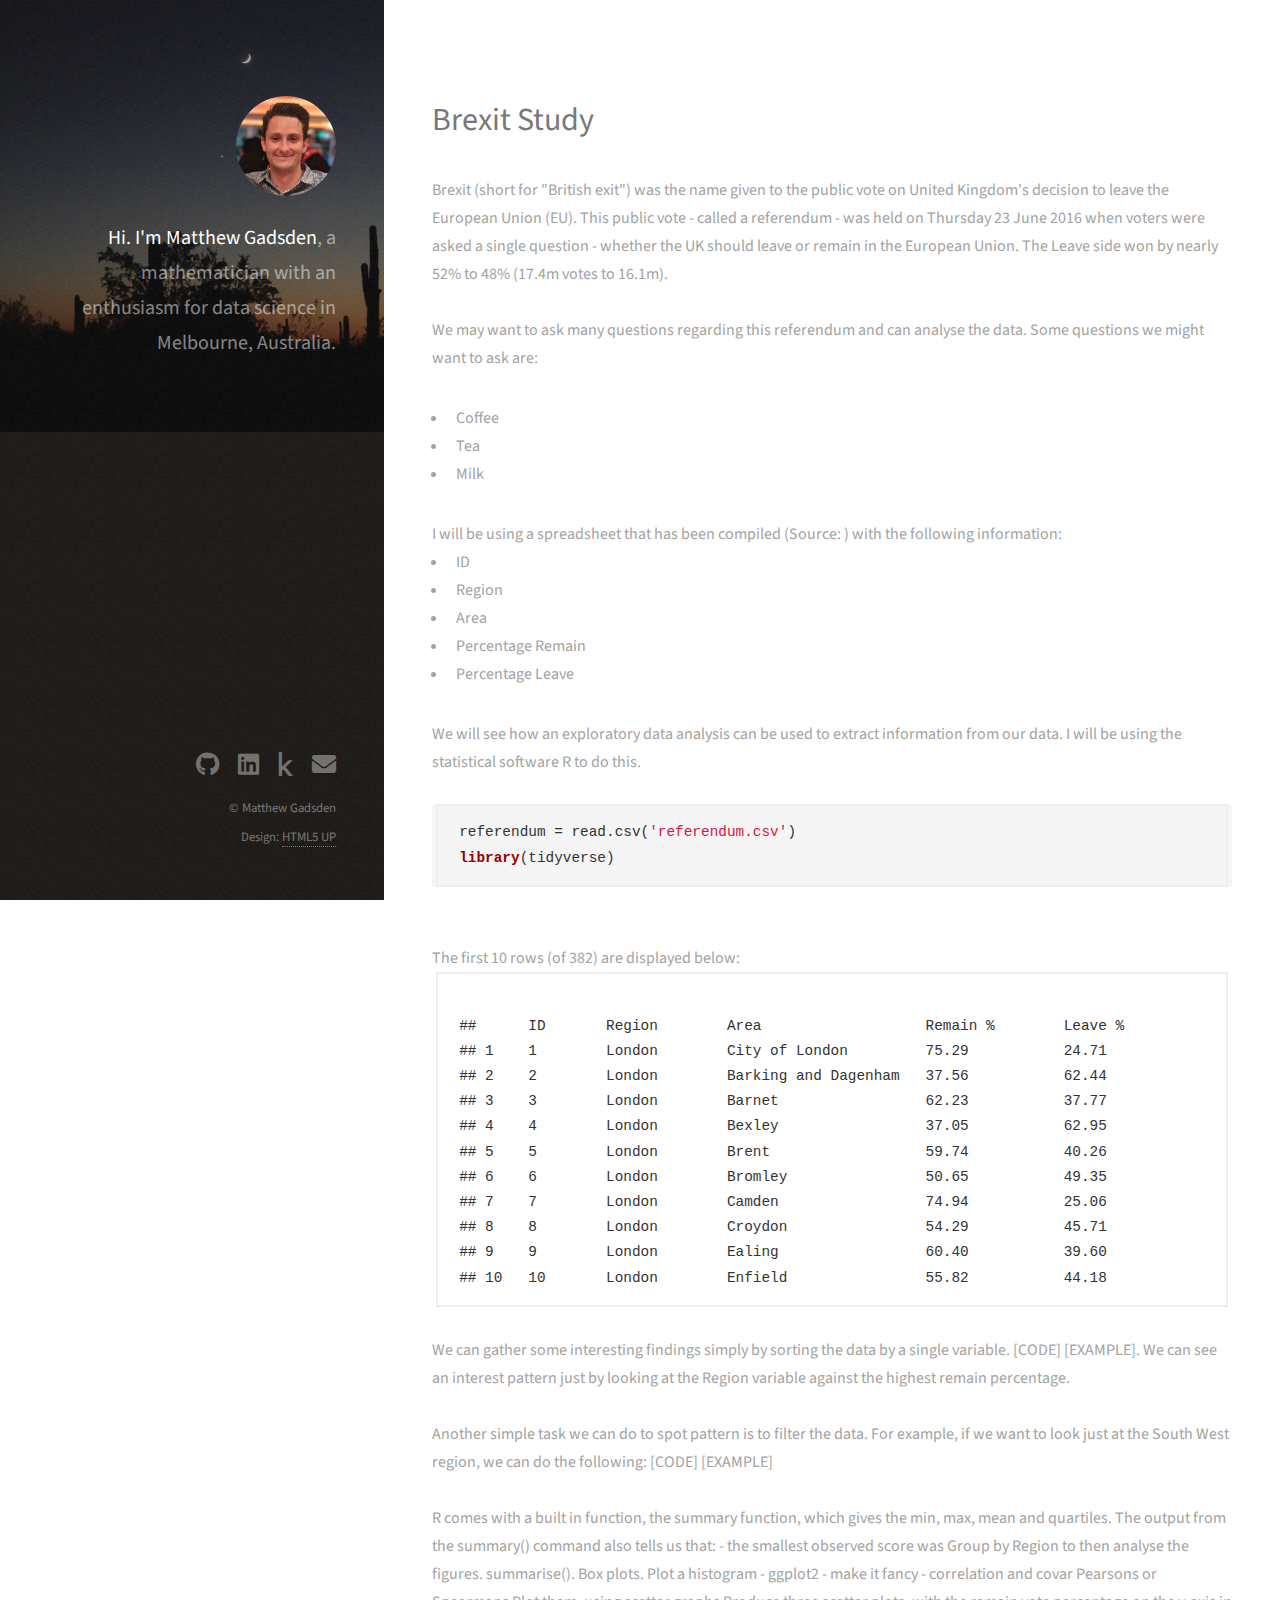
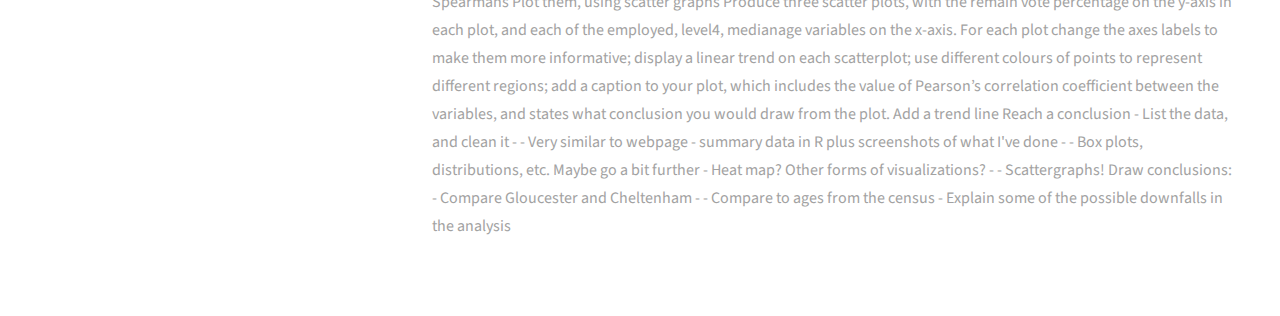
==== brexit.html @ a8f01ab4 "Update brexit.html" ====
<!DOCTYPE HTML>
<!--
	Strata by HTML5 UP
	html5up.net | @ajlkn
	Free for personal and commercial use under the CCA 3.0 license (html5up.net/license)
-->
<html>
<head>

<meta charset="utf-8" />
<meta name="generator" content="pandoc" />
<meta http-equiv="X-UA-Compatible" content="IE=EDGE" />
<title>Matthew Gadsden | Brexit Study</title>
<meta name="viewport" content="width=device-width, initial-scale=1" />
<style type="text/css">html{font-family:sans-serif;-webkit-text-size-adjust:100%;-ms-text-size-adjust:100%}body{margin:0}article,aside,details,figcaption,figure,footer,header,hgroup,main,menu,nav,section,summary{display:block}audio,canvas,progress,video{display:inline-block;vertical-align:baseline}audio:not([controls]){display:none;height:0}[hidden],template{display:none}a{background-color:transparent}a:active,a:hover{outline:0}abbr[title]{border-bottom:1px dotted}b,strong{font-weight:700}dfn{font-style:italic}h1{margin:.67em 0;font-size:2em}mark{color:#000;background:#ff0}small{font-size:80%}sub,sup{position:relative;font-size:75%;line-height:0;vertical-align:baseline}sup{top:-.5em}sub{bottom:-.25em}img{border:0}svg:not(:root){overflow:hidden}figure{margin:1em 40px}hr{height:0;-webkit-box-sizing:content-box;-moz-box-sizing:content-box;box-sizing:content-box}pre{overflow:auto}code,kbd,pre,samp{font-family:monospace,monospace;font-size:1em}button,input,optgroup,select,textarea{margin:0;font:inherit;color:inherit}button{overflow:visible}button,select{text-transform:none}button,html input[type=button],input[type=reset],input[type=submit]{-webkit-appearance:button;cursor:pointer}button[disabled],html input[disabled]{cursor:default}button::-moz-focus-inner,input::-moz-focus-inner{padding:0;border:0}input{line-height:normal}input[type=checkbox],input[type=radio]{-webkit-box-sizing:border-box;-moz-box-sizing:border-box;box-sizing:border-box;padding:0}input[type=number]::-webkit-inner-spin-button,input[type=number]::-webkit-outer-spin-button{height:auto}input[type=search]{-webkit-box-sizing:content-box;-moz-box-sizing:content-box;box-sizing:content-box;-webkit-appearance:textfield}input[type=search]::-webkit-search-cancel-button,input[type=search]::-webkit-search-decoration{-webkit-appearance:none}fieldset{padding:.35em .625em .75em;margin:0 2px;border:1px solid silver}legend{padding:0;border:0}textarea{overflow:auto}optgroup{font-weight:700}table{border-spacing:0;border-collapse:collapse}td,th{padding:0}@media print{*,:after,:before{color:#000!important;text-shadow:none!important;background:0 0!important;-webkit-box-shadow:none!important;box-shadow:none!important}a,a:visited{text-decoration:underline}a[href]:after{content:" (" attr(href) ")"}abbr[title]:after{content:" (" attr(title) ")"}a[href^="javascript:"]:after,a[href^="#"]:after{content:""}blockquote,pre{border:1px solid #999;page-break-inside:avoid}thead{display:table-header-group}img,tr{page-break-inside:avoid}img{max-width:100%!important}h2,h3,p{orphans:3;widows:3}h2,h3{page-break-after:avoid}.navbar{display:none}.btn>.caret,.dropup>.btn>.caret{border-top-color:#000!important}.label{border:1px solid #000}.table{border-collapse:collapse!important}.table td,.table th{background-color:#fff!important}.table-bordered td,.table-bordered th{border:1px solid #ddd!important}}@font-face{font-family:'Glyphicons Halflings';src:url([data-uri]);src:url([data-uri]) format('embedded-opentype'),url([data-uri]) format('woff'),url([data-uri]) format('truetype'),url([data-uri]) format('svg')}.glyphicon{position:relative;top:1px;display:inline-block;font-family:'Glyphicons Halflings';font-style:normal;font-weight:400;line-height:1;-webkit-font-smoothing:antialiased;-moz-osx-font-smoothing:grayscale}.glyphicon-asterisk:before{content:"\2a"}.glyphicon-plus:before{content:"\2b"}.glyphicon-eur:before,.glyphicon-euro:before{content:"\20ac"}.glyphicon-minus:before{content:"\2212"}.glyphicon-cloud:before{content:"\2601"}.glyphicon-envelope:before{content:"\2709"}.glyphicon-pencil:before{content:"\270f"}.glyphicon-glass:before{content:"\e001"}.glyphicon-music:before{content:"\e002"}.glyphicon-search:before{content:"\e003"}.glyphicon-heart:before{content:"\e005"}.glyphicon-star:before{content:"\e006"}.glyphicon-star-empty:before{content:"\e007"}.glyphicon-user:before{content:"\e008"}.glyphicon-film:before{content:"\e009"}.glyphicon-th-large:before{content:"\e010"}.glyphicon-th:before{content:"\e011"}.glyphicon-th-list:before{content:"\e012"}.glyphicon-ok:before{content:"\e013"}.glyphicon-remove:before{content:"\e014"}.glyphicon-zoom-in:before{content:"\e015"}.glyphicon-zoom-out:before{content:"\e016"}.glyphicon-off:before{content:"\e017"}.glyphicon-signal:before{content:"\e018"}.glyphicon-cog:before{content:"\e019"}.glyphicon-trash:before{content:"\e020"}.glyphicon-home:before{content:"\e021"}.glyphicon-file:before{content:"\e022"}.glyphicon-time:before{content:"\e023"}.glyphicon-road:before{content:"\e024"}.glyphicon-download-alt:before{content:"\e025"}.glyphicon-download:before{content:"\e026"}.glyphicon-upload:before{content:"\e027"}.glyphicon-inbox:before{content:"\e028"}.glyphicon-play-circle:before{content:"\e029"}.glyphicon-repeat:before{content:"\e030"}.glyphicon-refresh:before{content:"\e031"}.glyphicon-list-alt:before{content:"\e032"}.glyphicon-lock:before{content:"\e033"}.glyphicon-flag:before{content:"\e034"}.glyphicon-headphones:before{content:"\e035"}.glyphicon-volume-off:before{content:"\e036"}.glyphicon-volume-down:before{content:"\e037"}.glyphicon-volume-up:before{content:"\e038"}.glyphicon-qrcode:before{content:"\e039"}.glyphicon-barcode:before{content:"\e040"}.glyphicon-tag:before{content:"\e041"}.glyphicon-tags:before{content:"\e042"}.glyphicon-book:before{content:"\e043"}.glyphicon-bookmark:before{content:"\e044"}.glyphicon-print:before{content:"\e045"}.glyphicon-camera:before{content:"\e046"}.glyphicon-font:before{content:"\e047"}.glyphicon-bold:before{content:"\e048"}.glyphicon-italic:before{content:"\e049"}.glyphicon-text-height:before{content:"\e050"}.glyphicon-text-width:before{content:"\e051"}.glyphicon-align-left:before{content:"\e052"}.glyphicon-align-center:before{content:"\e053"}.glyphicon-align-right:before{content:"\e054"}.glyphicon-align-justify:before{content:"\e055"}.glyphicon-list:before{content:"\e056"}.glyphicon-indent-left:before{content:"\e057"}.glyphicon-indent-right:before{content:"\e058"}.glyphicon-facetime-video:before{content:"\e059"}.glyphicon-picture:before{content:"\e060"}.glyphicon-map-marker:before{content:"\e062"}.glyphicon-adjust:before{content:"\e063"}.glyphicon-tint:before{content:"\e064"}.glyphicon-edit:before{content:"\e065"}.glyphicon-share:before{content:"\e066"}.glyphicon-check:before{content:"\e067"}.glyphicon-move:before{content:"\e068"}.glyphicon-step-backward:before{content:"\e069"}.glyphicon-fast-backward:before{content:"\e070"}.glyphicon-backward:before{content:"\e071"}.glyphicon-play:before{content:"\e072"}.glyphicon-pause:before{content:"\e073"}.glyphicon-stop:before{content:"\e074"}.glyphicon-forward:before{content:"\e075"}.glyphicon-fast-forward:before{content:"\e076"}.glyphicon-step-forward:before{content:"\e077"}.glyphicon-eject:before{content:"\e078"}.glyphicon-chevron-left:before{content:"\e079"}.glyphicon-chevron-right:before{content:"\e080"}.glyphicon-plus-sign:before{content:"\e081"}.glyphicon-minus-sign:before{content:"\e082"}.glyphicon-remove-sign:before{content:"\e083"}.glyphicon-ok-sign:before{content:"\e084"}.glyphicon-question-sign:before{content:"\e085"}.glyphicon-info-sign:before{content:"\e086"}.glyphicon-screenshot:before{content:"\e087"}.glyphicon-remove-circle:before{content:"\e088"}.glyphicon-ok-circle:before{content:"\e089"}.glyphicon-ban-circle:before{content:"\e090"}.glyphicon-arrow-left:before{content:"\e091"}.glyphicon-arrow-right:before{content:"\e092"}.glyphicon-arrow-up:before{content:"\e093"}.glyphicon-arrow-down:before{content:"\e094"}.glyphicon-share-alt:before{content:"\e095"}.glyphicon-resize-full:before{content:"\e096"}.glyphicon-resize-small:before{content:"\e097"}.glyphicon-exclamation-sign:before{content:"\e101"}.glyphicon-gift:before{content:"\e102"}.glyphicon-leaf:before{content:"\e103"}.glyphicon-fire:before{content:"\e104"}.glyphicon-eye-open:before{content:"\e105"}.glyphicon-eye-close:before{content:"\e106"}.glyphicon-warning-sign:before{content:"\e107"}.glyphicon-plane:before{content:"\e108"}.glyphicon-calendar:before{content:"\e109"}.glyphicon-random:before{content:"\e110"}.glyphicon-comment:before{content:"\e111"}.glyphicon-magnet:before{content:"\e112"}.glyphicon-chevron-up:before{content:"\e113"}.glyphicon-chevron-down:before{content:"\e114"}.glyphicon-retweet:before{content:"\e115"}.glyphicon-shopping-cart:before{content:"\e116"}.glyphicon-folder-close:before{content:"\e117"}.glyphicon-folder-open:before{content:"\e118"}.glyphicon-resize-vertical:before{content:"\e119"}.glyphicon-resize-horizontal:before{content:"\e120"}.glyphicon-hdd:before{content:"\e121"}.glyphicon-bullhorn:before{content:"\e122"}.glyphicon-bell:before{content:"\e123"}.glyphicon-certificate:before{content:"\e124"}.glyphicon-thumbs-up:before{content:"\e125"}.glyphicon-thumbs-down:before{content:"\e126"}.glyphicon-hand-right:before{content:"\e127"}.glyphicon-hand-left:before{content:"\e128"}.glyphicon-hand-up:before{content:"\e129"}.glyphicon-hand-down:before{content:"\e130"}.glyphicon-circle-arrow-right:before{content:"\e131"}.glyphicon-circle-arrow-left:before{content:"\e132"}.glyphicon-circle-arrow-up:before{content:"\e133"}.glyphicon-circle-arrow-down:before{content:"\e134"}.glyphicon-globe:before{content:"\e135"}.glyphicon-wrench:before{content:"\e136"}.glyphicon-tasks:before{content:"\e137"}.glyphicon-filter:before{content:"\e138"}.glyphicon-briefcase:before{content:"\e139"}.glyphicon-fullscreen:before{content:"\e140"}.glyphicon-dashboard:before{content:"\e141"}.glyphicon-paperclip:before{content:"\e142"}.glyphicon-heart-empty:before{content:"\e143"}.glyphicon-link:before{content:"\e144"}.glyphicon-phone:before{content:"\e145"}.glyphicon-pushpin:before{content:"\e146"}.glyphicon-usd:before{content:"\e148"}.glyphicon-gbp:before{content:"\e149"}.glyphicon-sort:before{content:"\e150"}.glyphicon-sort-by-alphabet:before{content:"\e151"}.glyphicon-sort-by-alphabet-alt:before{content:"\e152"}.glyphicon-sort-by-order:before{content:"\e153"}.glyphicon-sort-by-order-alt:before{content:"\e154"}.glyphicon-sort-by-attributes:before{content:"\e155"}.glyphicon-sort-by-attributes-alt:before{content:"\e156"}.glyphicon-unchecked:before{content:"\e157"}.glyphicon-expand:before{content:"\e158"}.glyphicon-collapse-down:before{content:"\e159"}.glyphicon-collapse-up:before{content:"\e160"}.glyphicon-log-in:before{content:"\e161"}.glyphicon-flash:before{content:"\e162"}.glyphicon-log-out:before{content:"\e163"}.glyphicon-new-window:before{content:"\e164"}.glyphicon-record:before{content:"\e165"}.glyphicon-save:before{content:"\e166"}.glyphicon-open:before{content:"\e167"}.glyphicon-saved:before{content:"\e168"}.glyphicon-import:before{content:"\e169"}.glyphicon-export:before{content:"\e170"}.glyphicon-send:before{content:"\e171"}.glyphicon-floppy-disk:before{content:"\e172"}.glyphicon-floppy-saved:before{content:"\e173"}.glyphicon-floppy-remove:before{content:"\e174"}.glyphicon-floppy-save:before{content:"\e175"}.glyphicon-floppy-open:before{content:"\e176"}.glyphicon-credit-card:before{content:"\e177"}.glyphicon-transfer:before{content:"\e178"}.glyphicon-cutlery:before{content:"\e179"}.glyphicon-header:before{content:"\e180"}.glyphicon-compressed:before{content:"\e181"}.glyphicon-earphone:before{content:"\e182"}.glyphicon-phone-alt:before{content:"\e183"}.glyphicon-tower:before{content:"\e184"}.glyphicon-stats:before{content:"\e185"}.glyphicon-sd-video:before{content:"\e186"}.glyphicon-hd-video:before{content:"\e187"}.glyphicon-subtitles:before{content:"\e188"}.glyphicon-sound-stereo:before{content:"\e189"}.glyphicon-sound-dolby:before{content:"\e190"}.glyphicon-sound-5-1:before{content:"\e191"}.glyphicon-sound-6-1:before{content:"\e192"}.glyphicon-sound-7-1:before{content:"\e193"}.glyphicon-copyright-mark:before{content:"\e194"}.glyphicon-registration-mark:before{content:"\e195"}.glyphicon-cloud-download:before{content:"\e197"}.glyphicon-cloud-upload:before{content:"\e198"}.glyphicon-tree-conifer:before{content:"\e199"}.glyphicon-tree-deciduous:before{content:"\e200"}.glyphicon-cd:before{content:"\e201"}.glyphicon-save-file:before{content:"\e202"}.glyphicon-open-file:before{content:"\e203"}.glyphicon-level-up:before{content:"\e204"}.glyphicon-copy:before{content:"\e205"}.glyphicon-paste:before{content:"\e206"}.glyphicon-alert:before{content:"\e209"}.glyphicon-equalizer:before{content:"\e210"}.glyphicon-king:before{content:"\e211"}.glyphicon-queen:before{content:"\e212"}.glyphicon-pawn:before{content:"\e213"}.glyphicon-bishop:before{content:"\e214"}.glyphicon-knight:before{content:"\e215"}.glyphicon-baby-formula:before{content:"\e216"}.glyphicon-tent:before{content:"\26fa"}.glyphicon-blackboard:before{content:"\e218"}.glyphicon-bed:before{content:"\e219"}.glyphicon-apple:before{content:"\f8ff"}.glyphicon-erase:before{content:"\e221"}.glyphicon-hourglass:before{content:"\231b"}.glyphicon-lamp:before{content:"\e223"}.glyphicon-duplicate:before{content:"\e224"}.glyphicon-piggy-bank:before{content:"\e225"}.glyphicon-scissors:before{content:"\e226"}.glyphicon-bitcoin:before{content:"\e227"}.glyphicon-btc:before{content:"\e227"}.glyphicon-xbt:before{content:"\e227"}.glyphicon-yen:before{content:"\00a5"}.glyphicon-jpy:before{content:"\00a5"}.glyphicon-ruble:before{content:"\20bd"}.glyphicon-rub:before{content:"\20bd"}.glyphicon-scale:before{content:"\e230"}.glyphicon-ice-lolly:before{content:"\e231"}.glyphicon-ice-lolly-tasted:before{content:"\e232"}.glyphicon-education:before{content:"\e233"}.glyphicon-option-horizontal:before{content:"\e234"}.glyphicon-option-vertical:before{content:"\e235"}.glyphicon-menu-hamburger:before{content:"\e236"}.glyphicon-modal-window:before{content:"\e237"}.glyphicon-oil:before{content:"\e238"}.glyphicon-grain:before{content:"\e239"}.glyphicon-sunglasses:before{content:"\e240"}.glyphicon-text-size:before{content:"\e241"}.glyphicon-text-color:before{content:"\e242"}.glyphicon-text-background:before{content:"\e243"}.glyphicon-object-align-top:before{content:"\e244"}.glyphicon-object-align-bottom:before{content:"\e245"}.glyphicon-object-align-horizontal:before{content:"\e246"}.glyphicon-object-align-left:before{content:"\e247"}.glyphicon-object-align-vertical:before{content:"\e248"}.glyphicon-object-align-right:before{content:"\e249"}.glyphicon-triangle-right:before{content:"\e250"}.glyphicon-triangle-left:before{content:"\e251"}.glyphicon-triangle-bottom:before{content:"\e252"}.glyphicon-triangle-top:before{content:"\e253"}.glyphicon-console:before{content:"\e254"}.glyphicon-superscript:before{content:"\e255"}.glyphicon-subscript:before{content:"\e256"}.glyphicon-menu-left:before{content:"\e257"}.glyphicon-menu-right:before{content:"\e258"}.glyphicon-menu-down:before{content:"\e259"}.glyphicon-menu-up:before{content:"\e260"}*{-webkit-box-sizing:border-box;-moz-box-sizing:border-box;box-sizing:border-box}:after,:before{-webkit-box-sizing:border-box;-moz-box-sizing:border-box;box-sizing:border-box}html{font-size:10px;-webkit-tap-highlight-color:rgba(0,0,0,0)}body{font-family:"Helvetica Neue",Helvetica,Arial,sans-serif;font-size:14px;line-height:1.42857143;color:#333;background-color:#fff}button,input,select,textarea{font-family:inherit;font-size:inherit;line-height:inherit}a{color:#337ab7;text-decoration:none}a:focus,a:hover{color:#23527c;text-decoration:underline}a:focus{outline:thin dotted;outline:5px auto -webkit-focus-ring-color;outline-offset:-2px}figure{margin:0}img{vertical-align:middle}.carousel-inner>.item>a>img,.carousel-inner>.item>img,.img-responsive,.thumbnail a>img,.thumbnail>img{display:block;max-width:100%;height:auto}.img-rounded{border-radius:6px}.img-thumbnail{display:inline-block;max-width:100%;height:auto;padding:4px;line-height:1.42857143;background-color:#fff;border:1px solid #ddd;border-radius:4px;-webkit-transition:all .2s ease-in-out;-o-transition:all .2s ease-in-out;transition:all .2s ease-in-out}.img-circle{border-radius:50%}hr{margin-top:20px;margin-bottom:20px;border:0;border-top:1px solid #eee}.sr-only{position:absolute;width:1px;height:1px;padding:0;margin:-1px;overflow:hidden;clip:rect(0,0,0,0);border:0}.sr-only-focusable:active,.sr-only-focusable:focus{position:static;width:auto;height:auto;margin:0;overflow:visible;clip:auto}[role=button]{cursor:pointer}.h1,.h2,.h3,.h4,.h5,.h6,h1,h2,h3,h4,h5,h6{font-family:inherit;font-weight:500;line-height:1.1;color:inherit}.h1 .small,.h1 small,.h2 .small,.h2 small,.h3 .small,.h3 small,.h4 .small,.h4 small,.h5 .small,.h5 small,.h6 .small,.h6 small,h1 .small,h1 small,h2 .small,h2 small,h3 .small,h3 small,h4 .small,h4 small,h5 .small,h5 small,h6 .small,h6 small{font-weight:400;line-height:1;color:#777}.h1,.h2,.h3,h1,h2,h3{margin-top:20px;margin-bottom:10px}.h1 .small,.h1 small,.h2 .small,.h2 small,.h3 .small,.h3 small,h1 .small,h1 small,h2 .small,h2 small,h3 .small,h3 small{font-size:65%}.h4,.h5,.h6,h4,h5,h6{margin-top:10px;margin-bottom:10px}.h4 .small,.h4 small,.h5 .small,.h5 small,.h6 .small,.h6 small,h4 .small,h4 small,h5 .small,h5 small,h6 .small,h6 small{font-size:75%}.h1,h1{font-size:36px}.h2,h2{font-size:30px}.h3,h3{font-size:24px}.h4,h4{font-size:18px}.h5,h5{font-size:14px}.h6,h6{font-size:12px}p{margin:0 0 10px}.lead{margin-bottom:20px;font-size:16px;font-weight:300;line-height:1.4}@media (min-width:768px){.lead{font-size:21px}}.small,small{font-size:85%}.mark,mark{padding:.2em;background-color:#fcf8e3}.text-left{text-align:left}.text-right{text-align:right}.text-center{text-align:center}.text-justify{text-align:justify}.text-nowrap{white-space:nowrap}.text-lowercase{text-transform:lowercase}.text-uppercase{text-transform:uppercase}.text-capitalize{text-transform:capitalize}.text-muted{color:#777}.text-primary{color:#337ab7}a.text-primary:focus,a.text-primary:hover{color:#286090}.text-success{color:#3c763d}a.text-success:focus,a.text-success:hover{color:#2b542c}.text-info{color:#31708f}a.text-info:focus,a.text-info:hover{color:#245269}.text-warning{color:#8a6d3b}a.text-warning:focus,a.text-warning:hover{color:#66512c}.text-danger{color:#a94442}a.text-danger:focus,a.text-danger:hover{color:#843534}.bg-primary{color:#fff;background-color:#337ab7}a.bg-primary:focus,a.bg-primary:hover{background-color:#286090}.bg-success{background-color:#dff0d8}a.bg-success:focus,a.bg-success:hover{background-color:#c1e2b3}.bg-info{background-color:#d9edf7}a.bg-info:focus,a.bg-info:hover{background-color:#afd9ee}.bg-warning{background-color:#fcf8e3}a.bg-warning:focus,a.bg-warning:hover{background-color:#f7ecb5}.bg-danger{background-color:#f2dede}a.bg-danger:focus,a.bg-danger:hover{background-color:#e4b9b9}.page-header{padding-bottom:9px;margin:40px 0 20px;border-bottom:1px solid #eee}ol,ul{margin-top:0;margin-bottom:10px}ol ol,ol ul,ul ol,ul ul{margin-bottom:0}.list-unstyled{padding-left:0;list-style:none}.list-inline{padding-left:0;margin-left:-5px;list-style:none}.list-inline>li{display:inline-block;padding-right:5px;padding-left:5px}dl{margin-top:0;margin-bottom:20px}dd,dt{line-height:1.42857143}dt{font-weight:700}dd{margin-left:0}@media (min-width:768px){.dl-horizontal dt{float:left;width:160px;overflow:hidden;clear:left;text-align:right;text-overflow:ellipsis;white-space:nowrap}.dl-horizontal dd{margin-left:180px}}abbr[data-original-title],abbr[title]{cursor:help;border-bottom:1px dotted #777}.initialism{font-size:90%;text-transform:uppercase}blockquote{padding:10px 20px;margin:0 0 20px;font-size:17.5px;border-left:5px solid #eee}blockquote ol:last-child,blockquote p:last-child,blockquote ul:last-child{margin-bottom:0}blockquote .small,blockquote footer,blockquote small{display:block;font-size:80%;line-height:1.42857143;color:#777}blockquote .small:before,blockquote footer:before,blockquote small:before{content:'\2014 \00A0'}.blockquote-reverse,blockquote.pull-right{padding-right:15px;padding-left:0;text-align:right;border-right:5px solid #eee;border-left:0}.blockquote-reverse .small:before,.blockquote-reverse footer:before,.blockquote-reverse small:before,blockquote.pull-right .small:before,blockquote.pull-right footer:before,blockquote.pull-right small:before{content:''}.blockquote-reverse .small:after,.blockquote-reverse footer:after,.blockquote-reverse small:after,blockquote.pull-right .small:after,blockquote.pull-right footer:after,blockquote.pull-right small:after{content:'\00A0 \2014'}address{margin-bottom:20px;font-style:normal;line-height:1.42857143}code,kbd,pre,samp{font-family:monospace}code{padding:2px 4px;font-size:90%;color:#c7254e;background-color:#f9f2f4;border-radius:4px}kbd{padding:2px 4px;font-size:90%;color:#fff;background-color:#333;border-radius:3px;-webkit-box-shadow:inset 0 -1px 0 rgba(0,0,0,.25);box-shadow:inset 0 -1px 0 rgba(0,0,0,.25)}kbd kbd{padding:0;font-size:100%;font-weight:700;-webkit-box-shadow:none;box-shadow:none}pre{display:block;padding:9.5px;margin:0 0 10px;font-size:13px;line-height:1.42857143;color:#333;word-break:break-all;word-wrap:break-word;background-color:#f5f5f5;border:1px solid #ccc;border-radius:4px}pre code{padding:0;font-size:inherit;color:inherit;white-space:pre-wrap;background-color:transparent;border-radius:0}.pre-scrollable{max-height:340px;overflow-y:scroll}.container{padding-right:15px;padding-left:15px;margin-right:auto;margin-left:auto}@media (min-width:768px){.container{width:750px}}@media (min-width:992px){.container{width:970px}}@media (min-width:1200px){.container{width:1170px}}.container-fluid{padding-right:15px;padding-left:15px;margin-right:auto;margin-left:auto}.row{margin-right:-15px;margin-left:-15px}.col-lg-1,.col-lg-10,.col-lg-11,.col-lg-12,.col-lg-2,.col-lg-3,.col-lg-4,.col-lg-5,.col-lg-6,.col-lg-7,.col-lg-8,.col-lg-9,.col-md-1,.col-md-10,.col-md-11,.col-md-12,.col-md-2,.col-md-3,.col-md-4,.col-md-5,.col-md-6,.col-md-7,.col-md-8,.col-md-9,.col-sm-1,.col-sm-10,.col-sm-11,.col-sm-12,.col-sm-2,.col-sm-3,.col-sm-4,.col-sm-5,.col-sm-6,.col-sm-7,.col-sm-8,.col-sm-9,.col-xs-1,.col-xs-10,.col-xs-11,.col-xs-12,.col-xs-2,.col-xs-3,.col-xs-4,.col-xs-5,.col-xs-6,.col-xs-7,.col-xs-8,.col-xs-9{position:relative;min-height:1px;padding-right:15px;padding-left:15px}.col-xs-1,.col-xs-10,.col-xs-11,.col-xs-12,.col-xs-2,.col-xs-3,.col-xs-4,.col-xs-5,.col-xs-6,.col-xs-7,.col-xs-8,.col-xs-9{float:left}.col-xs-12{width:100%}.col-xs-11{width:91.66666667%}.col-xs-10{width:83.33333333%}.col-xs-9{width:75%}.col-xs-8{width:66.66666667%}.col-xs-7{width:58.33333333%}.col-xs-6{width:50%}.col-xs-5{width:41.66666667%}.col-xs-4{width:33.33333333%}.col-xs-3{width:25%}.col-xs-2{width:16.66666667%}.col-xs-1{width:8.33333333%}.col-xs-pull-12{right:100%}.col-xs-pull-11{right:91.66666667%}.col-xs-pull-10{right:83.33333333%}.col-xs-pull-9{right:75%}.col-xs-pull-8{right:66.66666667%}.col-xs-pull-7{right:58.33333333%}.col-xs-pull-6{right:50%}.col-xs-pull-5{right:41.66666667%}.col-xs-pull-4{right:33.33333333%}.col-xs-pull-3{right:25%}.col-xs-pull-2{right:16.66666667%}.col-xs-pull-1{right:8.33333333%}.col-xs-pull-0{right:auto}.col-xs-push-12{left:100%}.col-xs-push-11{left:91.66666667%}.col-xs-push-10{left:83.33333333%}.col-xs-push-9{left:75%}.col-xs-push-8{left:66.66666667%}.col-xs-push-7{left:58.33333333%}.col-xs-push-6{left:50%}.col-xs-push-5{left:41.66666667%}.col-xs-push-4{left:33.33333333%}.col-xs-push-3{left:25%}.col-xs-push-2{left:16.66666667%}.col-xs-push-1{left:8.33333333%}.col-xs-push-0{left:auto}.col-xs-offset-12{margin-left:100%}.col-xs-offset-11{margin-left:91.66666667%}.col-xs-offset-10{margin-left:83.33333333%}.col-xs-offset-9{margin-left:75%}.col-xs-offset-8{margin-left:66.66666667%}.col-xs-offset-7{margin-left:58.33333333%}.col-xs-offset-6{margin-left:50%}.col-xs-offset-5{margin-left:41.66666667%}.col-xs-offset-4{margin-left:33.33333333%}.col-xs-offset-3{margin-left:25%}.col-xs-offset-2{margin-left:16.66666667%}.col-xs-offset-1{margin-left:8.33333333%}.col-xs-offset-0{margin-left:0}@media (min-width:768px){.col-sm-1,.col-sm-10,.col-sm-11,.col-sm-12,.col-sm-2,.col-sm-3,.col-sm-4,.col-sm-5,.col-sm-6,.col-sm-7,.col-sm-8,.col-sm-9{float:left}.col-sm-12{width:100%}.col-sm-11{width:91.66666667%}.col-sm-10{width:83.33333333%}.col-sm-9{width:75%}.col-sm-8{width:66.66666667%}.col-sm-7{width:58.33333333%}.col-sm-6{width:50%}.col-sm-5{width:41.66666667%}.col-sm-4{width:33.33333333%}.col-sm-3{width:25%}.col-sm-2{width:16.66666667%}.col-sm-1{width:8.33333333%}.col-sm-pull-12{right:100%}.col-sm-pull-11{right:91.66666667%}.col-sm-pull-10{right:83.33333333%}.col-sm-pull-9{right:75%}.col-sm-pull-8{right:66.66666667%}.col-sm-pull-7{right:58.33333333%}.col-sm-pull-6{right:50%}.col-sm-pull-5{right:41.66666667%}.col-sm-pull-4{right:33.33333333%}.col-sm-pull-3{right:25%}.col-sm-pull-2{right:16.66666667%}.col-sm-pull-1{right:8.33333333%}.col-sm-pull-0{right:auto}.col-sm-push-12{left:100%}.col-sm-push-11{left:91.66666667%}.col-sm-push-10{left:83.33333333%}.col-sm-push-9{left:75%}.col-sm-push-8{left:66.66666667%}.col-sm-push-7{left:58.33333333%}.col-sm-push-6{left:50%}.col-sm-push-5{left:41.66666667%}.col-sm-push-4{left:33.33333333%}.col-sm-push-3{left:25%}.col-sm-push-2{left:16.66666667%}.col-sm-push-1{left:8.33333333%}.col-sm-push-0{left:auto}.col-sm-offset-12{margin-left:100%}.col-sm-offset-11{margin-left:91.66666667%}.col-sm-offset-10{margin-left:83.33333333%}.col-sm-offset-9{margin-left:75%}.col-sm-offset-8{margin-left:66.66666667%}.col-sm-offset-7{margin-left:58.33333333%}.col-sm-offset-6{margin-left:50%}.col-sm-offset-5{margin-left:41.66666667%}.col-sm-offset-4{margin-left:33.33333333%}.col-sm-offset-3{margin-left:25%}.col-sm-offset-2{margin-left:16.66666667%}.col-sm-offset-1{margin-left:8.33333333%}.col-sm-offset-0{margin-left:0}}@media (min-width:992px){.col-md-1,.col-md-10,.col-md-11,.col-md-12,.col-md-2,.col-md-3,.col-md-4,.col-md-5,.col-md-6,.col-md-7,.col-md-8,.col-md-9{float:left}.col-md-12{width:100%}.col-md-11{width:91.66666667%}.col-md-10{width:83.33333333%}.col-md-9{width:75%}.col-md-8{width:66.66666667%}.col-md-7{width:58.33333333%}.col-md-6{width:50%}.col-md-5{width:41.66666667%}.col-md-4{width:33.33333333%}.col-md-3{width:25%}.col-md-2{width:16.66666667%}.col-md-1{width:8.33333333%}.col-md-pull-12{right:100%}.col-md-pull-11{right:91.66666667%}.col-md-pull-10{right:83.33333333%}.col-md-pull-9{right:75%}.col-md-pull-8{right:66.66666667%}.col-md-pull-7{right:58.33333333%}.col-md-pull-6{right:50%}.col-md-pull-5{right:41.66666667%}.col-md-pull-4{right:33.33333333%}.col-md-pull-3{right:25%}.col-md-pull-2{right:16.66666667%}.col-md-pull-1{right:8.33333333%}.col-md-pull-0{right:auto}.col-md-push-12{left:100%}.col-md-push-11{left:91.66666667%}.col-md-push-10{left:83.33333333%}.col-md-push-9{left:75%}.col-md-push-8{left:66.66666667%}.col-md-push-7{left:58.33333333%}.col-md-push-6{left:50%}.col-md-push-5{left:41.66666667%}.col-md-push-4{left:33.33333333%}.col-md-push-3{left:25%}.col-md-push-2{left:16.66666667%}.col-md-push-1{left:8.33333333%}.col-md-push-0{left:auto}.col-md-offset-12{margin-left:100%}.col-md-offset-11{margin-left:91.66666667%}.col-md-offset-10{margin-left:83.33333333%}.col-md-offset-9{margin-left:75%}.col-md-offset-8{margin-left:66.66666667%}.col-md-offset-7{margin-left:58.33333333%}.col-md-offset-6{margin-left:50%}.col-md-offset-5{margin-left:41.66666667%}.col-md-offset-4{margin-left:33.33333333%}.col-md-offset-3{margin-left:25%}.col-md-offset-2{margin-left:16.66666667%}.col-md-offset-1{margin-left:8.33333333%}.col-md-offset-0{margin-left:0}}@media (min-width:1200px){.col-lg-1,.col-lg-10,.col-lg-11,.col-lg-12,.col-lg-2,.col-lg-3,.col-lg-4,.col-lg-5,.col-lg-6,.col-lg-7,.col-lg-8,.col-lg-9{float:left}.col-lg-12{width:100%}.col-lg-11{width:91.66666667%}.col-lg-10{width:83.33333333%}.col-lg-9{width:75%}.col-lg-8{width:66.66666667%}.col-lg-7{width:58.33333333%}.col-lg-6{width:50%}.col-lg-5{width:41.66666667%}.col-lg-4{width:33.33333333%}.col-lg-3{width:25%}.col-lg-2{width:16.66666667%}.col-lg-1{width:8.33333333%}.col-lg-pull-12{right:100%}.col-lg-pull-11{right:91.66666667%}.col-lg-pull-10{right:83.33333333%}.col-lg-pull-9{right:75%}.col-lg-pull-8{right:66.66666667%}.col-lg-pull-7{right:58.33333333%}.col-lg-pull-6{right:50%}.col-lg-pull-5{right:41.66666667%}.col-lg-pull-4{right:33.33333333%}.col-lg-pull-3{right:25%}.col-lg-pull-2{right:16.66666667%}.col-lg-pull-1{right:8.33333333%}.col-lg-pull-0{right:auto}.col-lg-push-12{left:100%}.col-lg-push-11{left:91.66666667%}.col-lg-push-10{left:83.33333333%}.col-lg-push-9{left:75%}.col-lg-push-8{left:66.66666667%}.col-lg-push-7{left:58.33333333%}.col-lg-push-6{left:50%}.col-lg-push-5{left:41.66666667%}.col-lg-push-4{left:33.33333333%}.col-lg-push-3{left:25%}.col-lg-push-2{left:16.66666667%}.col-lg-push-1{left:8.33333333%}.col-lg-push-0{left:auto}.col-lg-offset-12{margin-left:100%}.col-lg-offset-11{margin-left:91.66666667%}.col-lg-offset-10{margin-left:83.33333333%}.col-lg-offset-9{margin-left:75%}.col-lg-offset-8{margin-left:66.66666667%}.col-lg-offset-7{margin-left:58.33333333%}.col-lg-offset-6{margin-left:50%}.col-lg-offset-5{margin-left:41.66666667%}.col-lg-offset-4{margin-left:33.33333333%}.col-lg-offset-3{margin-left:25%}.col-lg-offset-2{margin-left:16.66666667%}.col-lg-offset-1{margin-left:8.33333333%}.col-lg-offset-0{margin-left:0}}table{background-color:transparent}caption{padding-top:8px;padding-bottom:8px;color:#777;text-align:left}th{}.table{width:100%;max-width:100%;margin-bottom:20px}.table>tbody>tr>td,.table>tbody>tr>th,.table>tfoot>tr>td,.table>tfoot>tr>th,.table>thead>tr>td,.table>thead>tr>th{padding:8px;line-height:1.42857143;vertical-align:top;border-top:1px solid #ddd}.table>thead>tr>th{vertical-align:bottom;border-bottom:2px solid #ddd}.table>caption+thead>tr:first-child>td,.table>caption+thead>tr:first-child>th,.table>colgroup+thead>tr:first-child>td,.table>colgroup+thead>tr:first-child>th,.table>thead:first-child>tr:first-child>td,.table>thead:first-child>tr:first-child>th{border-top:0}.table>tbody+tbody{border-top:2px solid #ddd}.table .table{background-color:#fff}.table-condensed>tbody>tr>td,.table-condensed>tbody>tr>th,.table-condensed>tfoot>tr>td,.table-condensed>tfoot>tr>th,.table-condensed>thead>tr>td,.table-condensed>thead>tr>th{padding:5px}.table-bordered{border:1px solid #ddd}.table-bordered>tbody>tr>td,.table-bordered>tbody>tr>th,.table-bordered>tfoot>tr>td,.table-bordered>tfoot>tr>th,.table-bordered>thead>tr>td,.table-bordered>thead>tr>th{border:1px solid #ddd}.table-bordered>thead>tr>td,.table-bordered>thead>tr>th{border-bottom-width:2px}.table-striped>tbody>tr:nth-of-type(odd){background-color:#f9f9f9}.table-hover>tbody>tr:hover{background-color:#f5f5f5}table col[class*=col-]{position:static;display:table-column;float:none}table td[class*=col-],table th[class*=col-]{position:static;display:table-cell;float:none}.table>tbody>tr.active>td,.table>tbody>tr.active>th,.table>tbody>tr>td.active,.table>tbody>tr>th.active,.table>tfoot>tr.active>td,.table>tfoot>tr.active>th,.table>tfoot>tr>td.active,.table>tfoot>tr>th.active,.table>thead>tr.active>td,.table>thead>tr.active>th,.table>thead>tr>td.active,.table>thead>tr>th.active{background-color:#f5f5f5}.table-hover>tbody>tr.active:hover>td,.table-hover>tbody>tr.active:hover>th,.table-hover>tbody>tr:hover>.active,.table-hover>tbody>tr>td.active:hover,.table-hover>tbody>tr>th.active:hover{background-color:#e8e8e8}.table>tbody>tr.success>td,.table>tbody>tr.success>th,.table>tbody>tr>td.success,.table>tbody>tr>th.success,.table>tfoot>tr.success>td,.table>tfoot>tr.success>th,.table>tfoot>tr>td.success,.table>tfoot>tr>th.success,.table>thead>tr.success>td,.table>thead>tr.success>th,.table>thead>tr>td.success,.table>thead>tr>th.success{background-color:#dff0d8}.table-hover>tbody>tr.success:hover>td,.table-hover>tbody>tr.success:hover>th,.table-hover>tbody>tr:hover>.success,.table-hover>tbody>tr>td.success:hover,.table-hover>tbody>tr>th.success:hover{background-color:#d0e9c6}.table>tbody>tr.info>td,.table>tbody>tr.info>th,.table>tbody>tr>td.info,.table>tbody>tr>th.info,.table>tfoot>tr.info>td,.table>tfoot>tr.info>th,.table>tfoot>tr>td.info,.table>tfoot>tr>th.info,.table>thead>tr.info>td,.table>thead>tr.info>th,.table>thead>tr>td.info,.table>thead>tr>th.info{background-color:#d9edf7}.table-hover>tbody>tr.info:hover>td,.table-hover>tbody>tr.info:hover>th,.table-hover>tbody>tr:hover>.info,.table-hover>tbody>tr>td.info:hover,.table-hover>tbody>tr>th.info:hover{background-color:#c4e3f3}.table>tbody>tr.warning>td,.table>tbody>tr.warning>th,.table>tbody>tr>td.warning,.table>tbody>tr>th.warning,.table>tfoot>tr.warning>td,.table>tfoot>tr.warning>th,.table>tfoot>tr>td.warning,.table>tfoot>tr>th.warning,.table>thead>tr.warning>td,.table>thead>tr.warning>th,.table>thead>tr>td.warning,.table>thead>tr>th.warning{background-color:#fcf8e3}.table-hover>tbody>tr.warning:hover>td,.table-hover>tbody>tr.warning:hover>th,.table-hover>tbody>tr:hover>.warning,.table-hover>tbody>tr>td.warning:hover,.table-hover>tbody>tr>th.warning:hover{background-color:#faf2cc}.table>tbody>tr.danger>td,.table>tbody>tr.danger>th,.table>tbody>tr>td.danger,.table>tbody>tr>th.danger,.table>tfoot>tr.danger>td,.table>tfoot>tr.danger>th,.table>tfoot>tr>td.danger,.table>tfoot>tr>th.danger,.table>thead>tr.danger>td,.table>thead>tr.danger>th,.table>thead>tr>td.danger,.table>thead>tr>th.danger{background-color:#f2dede}.table-hover>tbody>tr.danger:hover>td,.table-hover>tbody>tr.danger:hover>th,.table-hover>tbody>tr:hover>.danger,.table-hover>tbody>tr>td.danger:hover,.table-hover>tbody>tr>th.danger:hover{background-color:#ebcccc}.table-responsive{min-height:.01%;overflow-x:auto}@media screen and (max-width:767px){.table-responsive{width:100%;margin-bottom:15px;overflow-y:hidden;-ms-overflow-style:-ms-autohiding-scrollbar;border:1px solid #ddd}.table-responsive>.table{margin-bottom:0}.table-responsive>.table>tbody>tr>td,.table-responsive>.table>tbody>tr>th,.table-responsive>.table>tfoot>tr>td,.table-responsive>.table>tfoot>tr>th,.table-responsive>.table>thead>tr>td,.table-responsive>.table>thead>tr>th{white-space:nowrap}.table-responsive>.table-bordered{border:0}.table-responsive>.table-bordered>tbody>tr>td:first-child,.table-responsive>.table-bordered>tbody>tr>th:first-child,.table-responsive>.table-bordered>tfoot>tr>td:first-child,.table-responsive>.table-bordered>tfoot>tr>th:first-child,.table-responsive>.table-bordered>thead>tr>td:first-child,.table-responsive>.table-bordered>thead>tr>th:first-child{border-left:0}.table-responsive>.table-bordered>tbody>tr>td:last-child,.table-responsive>.table-bordered>tbody>tr>th:last-child,.table-responsive>.table-bordered>tfoot>tr>td:last-child,.table-responsive>.table-bordered>tfoot>tr>th:last-child,.table-responsive>.table-bordered>thead>tr>td:last-child,.table-responsive>.table-bordered>thead>tr>th:last-child{border-right:0}.table-responsive>.table-bordered>tbody>tr:last-child>td,.table-responsive>.table-bordered>tbody>tr:last-child>th,.table-responsive>.table-bordered>tfoot>tr:last-child>td,.table-responsive>.table-bordered>tfoot>tr:last-child>th{border-bottom:0}}fieldset{min-width:0;padding:0;margin:0;border:0}legend{display:block;width:100%;padding:0;margin-bottom:20px;font-size:21px;line-height:inherit;color:#333;border:0;border-bottom:1px solid #e5e5e5}label{display:inline-block;max-width:100%;margin-bottom:5px;font-weight:700}input[type=search]{-webkit-box-sizing:border-box;-moz-box-sizing:border-box;box-sizing:border-box}input[type=checkbox],input[type=radio]{margin:4px 0 0;margin-top:1px\9;line-height:normal}input[type=file]{display:block}input[type=range]{display:block;width:100%}select[multiple],select[size]{height:auto}input[type=file]:focus,input[type=checkbox]:focus,input[type=radio]:focus{outline:thin dotted;outline:5px auto -webkit-focus-ring-color;outline-offset:-2px}output{display:block;padding-top:7px;font-size:14px;line-height:1.42857143;color:#555}.form-control{display:block;width:100%;height:34px;padding:6px 12px;font-size:14px;line-height:1.42857143;color:#555;background-color:#fff;background-image:none;border:1px solid #ccc;border-radius:4px;-webkit-box-shadow:inset 0 1px 1px rgba(0,0,0,.075);box-shadow:inset 0 1px 1px rgba(0,0,0,.075);-webkit-transition:border-color ease-in-out .15s,-webkit-box-shadow ease-in-out .15s;-o-transition:border-color ease-in-out .15s,box-shadow ease-in-out .15s;transition:border-color ease-in-out .15s,box-shadow ease-in-out .15s}.form-control:focus{border-color:#66afe9;outline:0;-webkit-box-shadow:inset 0 1px 1px rgba(0,0,0,.075),0 0 8px rgba(102,175,233,.6);box-shadow:inset 0 1px 1px rgba(0,0,0,.075),0 0 8px rgba(102,175,233,.6)}.form-control::-moz-placeholder{color:#999;opacity:1}.form-control:-ms-input-placeholder{color:#999}.form-control::-webkit-input-placeholder{color:#999}.form-control[disabled],.form-control[readonly],fieldset[disabled] .form-control{background-color:#eee;opacity:1}.form-control[disabled],fieldset[disabled] .form-control{cursor:not-allowed}textarea.form-control{height:auto}input[type=search]{-webkit-appearance:none}@media screen and (-webkit-min-device-pixel-ratio:0){input[type=date].form-control,input[type=time].form-control,input[type=datetime-local].form-control,input[type=month].form-control{line-height:34px}.input-group-sm input[type=date],.input-group-sm input[type=time],.input-group-sm input[type=datetime-local],.input-group-sm input[type=month],input[type=date].input-sm,input[type=time].input-sm,input[type=datetime-local].input-sm,input[type=month].input-sm{line-height:30px}.input-group-lg input[type=date],.input-group-lg input[type=time],.input-group-lg input[type=datetime-local],.input-group-lg input[type=month],input[type=date].input-lg,input[type=time].input-lg,input[type=datetime-local].input-lg,input[type=month].input-lg{line-height:46px}}.form-group{margin-bottom:15px}.checkbox,.radio{position:relative;display:block;margin-top:10px;margin-bottom:10px}.checkbox label,.radio label{min-height:20px;padding-left:20px;margin-bottom:0;font-weight:400;cursor:pointer}.checkbox input[type=checkbox],.checkbox-inline input[type=checkbox],.radio input[type=radio],.radio-inline input[type=radio]{position:absolute;margin-top:4px\9;margin-left:-20px}.checkbox+.checkbox,.radio+.radio{margin-top:-5px}.checkbox-inline,.radio-inline{position:relative;display:inline-block;padding-left:20px;margin-bottom:0;font-weight:400;vertical-align:middle;cursor:pointer}.checkbox-inline+.checkbox-inline,.radio-inline+.radio-inline{margin-top:0;margin-left:10px}fieldset[disabled] input[type=checkbox],fieldset[disabled] input[type=radio],input[type=checkbox].disabled,input[type=checkbox][disabled],input[type=radio].disabled,input[type=radio][disabled]{cursor:not-allowed}.checkbox-inline.disabled,.radio-inline.disabled,fieldset[disabled] .checkbox-inline,fieldset[disabled] .radio-inline{cursor:not-allowed}.checkbox.disabled label,.radio.disabled label,fieldset[disabled] .checkbox label,fieldset[disabled] .radio label{cursor:not-allowed}.form-control-static{min-height:34px;padding-top:7px;padding-bottom:7px;margin-bottom:0}.form-control-static.input-lg,.form-control-static.input-sm{padding-right:0;padding-left:0}.input-sm{height:30px;padding:5px 10px;font-size:12px;line-height:1.5;border-radius:3px}select.input-sm{height:30px;line-height:30px}select[multiple].input-sm,textarea.input-sm{height:auto}.form-group-sm .form-control{height:30px;padding:5px 10px;font-size:12px;line-height:1.5;border-radius:3px}.form-group-sm select.form-control{height:30px;line-height:30px}.form-group-sm select[multiple].form-control,.form-group-sm textarea.form-control{height:auto}.form-group-sm .form-control-static{height:30px;min-height:32px;padding:6px 10px;font-size:12px;line-height:1.5}.input-lg{height:46px;padding:10px 16px;font-size:18px;line-height:1.3333333;border-radius:6px}select.input-lg{height:46px;line-height:46px}select[multiple].input-lg,textarea.input-lg{height:auto}.form-group-lg .form-control{height:46px;padding:10px 16px;font-size:18px;line-height:1.3333333;border-radius:6px}.form-group-lg select.form-control{height:46px;line-height:46px}.form-group-lg select[multiple].form-control,.form-group-lg textarea.form-control{height:auto}.form-group-lg .form-control-static{height:46px;min-height:38px;padding:11px 16px;font-size:18px;line-height:1.3333333}.has-feedback{position:relative}.has-feedback .form-control{padding-right:42.5px}.form-control-feedback{position:absolute;top:0;right:0;z-index:2;display:block;width:34px;height:34px;line-height:34px;text-align:center;pointer-events:none}.form-group-lg .form-control+.form-control-feedback,.input-group-lg+.form-control-feedback,.input-lg+.form-control-feedback{width:46px;height:46px;line-height:46px}.form-group-sm .form-control+.form-control-feedback,.input-group-sm+.form-control-feedback,.input-sm+.form-control-feedback{width:30px;height:30px;line-height:30px}.has-success .checkbox,.has-success .checkbox-inline,.has-success .control-label,.has-success .help-block,.has-success .radio,.has-success .radio-inline,.has-success.checkbox label,.has-success.checkbox-inline label,.has-success.radio label,.has-success.radio-inline label{color:#3c763d}.has-success .form-control{border-color:#3c763d;-webkit-box-shadow:inset 0 1px 1px rgba(0,0,0,.075);box-shadow:inset 0 1px 1px rgba(0,0,0,.075)}.has-success .form-control:focus{border-color:#2b542c;-webkit-box-shadow:inset 0 1px 1px rgba(0,0,0,.075),0 0 6px #67b168;box-shadow:inset 0 1px 1px rgba(0,0,0,.075),0 0 6px #67b168}.has-success .input-group-addon{color:#3c763d;background-color:#dff0d8;border-color:#3c763d}.has-success .form-control-feedback{color:#3c763d}.has-warning .checkbox,.has-warning .checkbox-inline,.has-warning .control-label,.has-warning .help-block,.has-warning .radio,.has-warning .radio-inline,.has-warning.checkbox label,.has-warning.checkbox-inline label,.has-warning.radio label,.has-warning.radio-inline label{color:#8a6d3b}.has-warning .form-control{border-color:#8a6d3b;-webkit-box-shadow:inset 0 1px 1px rgba(0,0,0,.075);box-shadow:inset 0 1px 1px rgba(0,0,0,.075)}.has-warning .form-control:focus{border-color:#66512c;-webkit-box-shadow:inset 0 1px 1px rgba(0,0,0,.075),0 0 6px #c0a16b;box-shadow:inset 0 1px 1px rgba(0,0,0,.075),0 0 6px #c0a16b}.has-warning .input-group-addon{color:#8a6d3b;background-color:#fcf8e3;border-color:#8a6d3b}.has-warning .form-control-feedback{color:#8a6d3b}.has-error .checkbox,.has-error .checkbox-inline,.has-error .control-label,.has-error .help-block,.has-error .radio,.has-error .radio-inline,.has-error.checkbox label,.has-error.checkbox-inline label,.has-error.radio label,.has-error.radio-inline label{color:#a94442}.has-error .form-control{border-color:#a94442;-webkit-box-shadow:inset 0 1px 1px rgba(0,0,0,.075);box-shadow:inset 0 1px 1px rgba(0,0,0,.075)}.has-error .form-control:focus{border-color:#843534;-webkit-box-shadow:inset 0 1px 1px rgba(0,0,0,.075),0 0 6px #ce8483;box-shadow:inset 0 1px 1px rgba(0,0,0,.075),0 0 6px #ce8483}.has-error .input-group-addon{color:#a94442;background-color:#f2dede;border-color:#a94442}.has-error .form-control-feedback{color:#a94442}.has-feedback label~.form-control-feedback{top:25px}.has-feedback label.sr-only~.form-control-feedback{top:0}.help-block{display:block;margin-top:5px;margin-bottom:10px;color:#737373}@media (min-width:768px){.form-inline .form-group{display:inline-block;margin-bottom:0;vertical-align:middle}.form-inline .form-control{display:inline-block;width:auto;vertical-align:middle}.form-inline .form-control-static{display:inline-block}.form-inline .input-group{display:inline-table;vertical-align:middle}.form-inline .input-group .form-control,.form-inline .input-group .input-group-addon,.form-inline .input-group .input-group-btn{width:auto}.form-inline .input-group>.form-control{width:100%}.form-inline .control-label{margin-bottom:0;vertical-align:middle}.form-inline .checkbox,.form-inline .radio{display:inline-block;margin-top:0;margin-bottom:0;vertical-align:middle}.form-inline .checkbox label,.form-inline .radio label{padding-left:0}.form-inline .checkbox input[type=checkbox],.form-inline .radio input[type=radio]{position:relative;margin-left:0}.form-inline .has-feedback .form-control-feedback{top:0}}.form-horizontal .checkbox,.form-horizontal .checkbox-inline,.form-horizontal .radio,.form-horizontal .radio-inline{padding-top:7px;margin-top:0;margin-bottom:0}.form-horizontal .checkbox,.form-horizontal .radio{min-height:27px}.form-horizontal .form-group{margin-right:-15px;margin-left:-15px}@media (min-width:768px){.form-horizontal .control-label{padding-top:7px;margin-bottom:0;text-align:right}}.form-horizontal .has-feedback .form-control-feedback{right:15px}@media (min-width:768px){.form-horizontal .form-group-lg .control-label{padding-top:14.33px;font-size:18px}}@media (min-width:768px){.form-horizontal .form-group-sm .control-label{padding-top:6px;font-size:12px}}.btn{display:inline-block;padding:6px 12px;margin-bottom:0;font-size:14px;font-weight:400;line-height:1.42857143;text-align:center;white-space:nowrap;vertical-align:middle;-ms-touch-action:manipulation;touch-action:manipulation;cursor:pointer;-webkit-user-select:none;-moz-user-select:none;-ms-user-select:none;user-select:none;background-image:none;border:1px solid transparent;border-radius:4px}.btn.active.focus,.btn.active:focus,.btn.focus,.btn:active.focus,.btn:active:focus,.btn:focus{outline:thin dotted;outline:5px auto -webkit-focus-ring-color;outline-offset:-2px}.btn.focus,.btn:focus,.btn:hover{color:#333;text-decoration:none}.btn.active,.btn:active{background-image:none;outline:0;-webkit-box-shadow:inset 0 3px 5px rgba(0,0,0,.125);box-shadow:inset 0 3px 5px rgba(0,0,0,.125)}.btn.disabled,.btn[disabled],fieldset[disabled] .btn{cursor:not-allowed;filter:alpha(opacity=65);-webkit-box-shadow:none;box-shadow:none;opacity:.65}a.btn.disabled,fieldset[disabled] a.btn{pointer-events:none}.btn-default{color:#333;background-color:#fff;border-color:#ccc}.btn-default.focus,.btn-default:focus{color:#333;background-color:#e6e6e6;border-color:#8c8c8c}.btn-default:hover{color:#333;background-color:#e6e6e6;border-color:#adadad}.btn-default.active,.btn-default:active,.open>.dropdown-toggle.btn-default{color:#333;background-color:#e6e6e6;border-color:#adadad}.btn-default.active.focus,.btn-default.active:focus,.btn-default.active:hover,.btn-default:active.focus,.btn-default:active:focus,.btn-default:active:hover,.open>.dropdown-toggle.btn-default.focus,.open>.dropdown-toggle.btn-default:focus,.open>.dropdown-toggle.btn-default:hover{color:#333;background-color:#d4d4d4;border-color:#8c8c8c}.btn-default.active,.btn-default:active,.open>.dropdown-toggle.btn-default{background-image:none}.btn-default.disabled,.btn-default.disabled.active,.btn-default.disabled.focus,.btn-default.disabled:active,.btn-default.disabled:focus,.btn-default.disabled:hover,.btn-default[disabled],.btn-default[disabled].active,.btn-default[disabled].focus,.btn-default[disabled]:active,.btn-default[disabled]:focus,.btn-default[disabled]:hover,fieldset[disabled] .btn-default,fieldset[disabled] .btn-default.active,fieldset[disabled] .btn-default.focus,fieldset[disabled] .btn-default:active,fieldset[disabled] .btn-default:focus,fieldset[disabled] .btn-default:hover{background-color:#fff;border-color:#ccc}.btn-default .badge{color:#fff;background-color:#333}.btn-primary{color:#fff;background-color:#337ab7;border-color:#2e6da4}.btn-primary.focus,.btn-primary:focus{color:#fff;background-color:#286090;border-color:#122b40}.btn-primary:hover{color:#fff;background-color:#286090;border-color:#204d74}.btn-primary.active,.btn-primary:active,.open>.dropdown-toggle.btn-primary{color:#fff;background-color:#286090;border-color:#204d74}.btn-primary.active.focus,.btn-primary.active:focus,.btn-primary.active:hover,.btn-primary:active.focus,.btn-primary:active:focus,.btn-primary:active:hover,.open>.dropdown-toggle.btn-primary.focus,.open>.dropdown-toggle.btn-primary:focus,.open>.dropdown-toggle.btn-primary:hover{color:#fff;background-color:#204d74;border-color:#122b40}.btn-primary.active,.btn-primary:active,.open>.dropdown-toggle.btn-primary{background-image:none}.btn-primary.disabled,.btn-primary.disabled.active,.btn-primary.disabled.focus,.btn-primary.disabled:active,.btn-primary.disabled:focus,.btn-primary.disabled:hover,.btn-primary[disabled],.btn-primary[disabled].active,.btn-primary[disabled].focus,.btn-primary[disabled]:active,.btn-primary[disabled]:focus,.btn-primary[disabled]:hover,fieldset[disabled] .btn-primary,fieldset[disabled] .btn-primary.active,fieldset[disabled] .btn-primary.focus,fieldset[disabled] .btn-primary:active,fieldset[disabled] .btn-primary:focus,fieldset[disabled] .btn-primary:hover{background-color:#337ab7;border-color:#2e6da4}.btn-primary .badge{color:#337ab7;background-color:#fff}.btn-success{color:#fff;background-color:#5cb85c;border-color:#4cae4c}.btn-success.focus,.btn-success:focus{color:#fff;background-color:#449d44;border-color:#255625}.btn-success:hover{color:#fff;background-color:#449d44;border-color:#398439}.btn-success.active,.btn-success:active,.open>.dropdown-toggle.btn-success{color:#fff;background-color:#449d44;border-color:#398439}.btn-success.active.focus,.btn-success.active:focus,.btn-success.active:hover,.btn-success:active.focus,.btn-success:active:focus,.btn-success:active:hover,.open>.dropdown-toggle.btn-success.focus,.open>.dropdown-toggle.btn-success:focus,.open>.dropdown-toggle.btn-success:hover{color:#fff;background-color:#398439;border-color:#255625}.btn-success.active,.btn-success:active,.open>.dropdown-toggle.btn-success{background-image:none}.btn-success.disabled,.btn-success.disabled.active,.btn-success.disabled.focus,.btn-success.disabled:active,.btn-success.disabled:focus,.btn-success.disabled:hover,.btn-success[disabled],.btn-success[disabled].active,.btn-success[disabled].focus,.btn-success[disabled]:active,.btn-success[disabled]:focus,.btn-success[disabled]:hover,fieldset[disabled] .btn-success,fieldset[disabled] .btn-success.active,fieldset[disabled] .btn-success.focus,fieldset[disabled] .btn-success:active,fieldset[disabled] .btn-success:focus,fieldset[disabled] .btn-success:hover{background-color:#5cb85c;border-color:#4cae4c}.btn-success .badge{color:#5cb85c;background-color:#fff}.btn-info{color:#fff;background-color:#5bc0de;border-color:#46b8da}.btn-info.focus,.btn-info:focus{color:#fff;background-color:#31b0d5;border-color:#1b6d85}.btn-info:hover{color:#fff;background-color:#31b0d5;border-color:#269abc}.btn-info.active,.btn-info:active,.open>.dropdown-toggle.btn-info{color:#fff;background-color:#31b0d5;border-color:#269abc}.btn-info.active.focus,.btn-info.active:focus,.btn-info.active:hover,.btn-info:active.focus,.btn-info:active:focus,.btn-info:active:hover,.open>.dropdown-toggle.btn-info.focus,.open>.dropdown-toggle.btn-info:focus,.open>.dropdown-toggle.btn-info:hover{color:#fff;background-color:#269abc;border-color:#1b6d85}.btn-info.active,.btn-info:active,.open>.dropdown-toggle.btn-info{background-image:none}.btn-info.disabled,.btn-info.disabled.active,.btn-info.disabled.focus,.btn-info.disabled:active,.btn-info.disabled:focus,.btn-info.disabled:hover,.btn-info[disabled],.btn-info[disabled].active,.btn-info[disabled].focus,.btn-info[disabled]:active,.btn-info[disabled]:focus,.btn-info[disabled]:hover,fieldset[disabled] .btn-info,fieldset[disabled] .btn-info.active,fieldset[disabled] .btn-info.focus,fieldset[disabled] .btn-info:active,fieldset[disabled] .btn-info:focus,fieldset[disabled] .btn-info:hover{background-color:#5bc0de;border-color:#46b8da}.btn-info .badge{color:#5bc0de;background-color:#fff}.btn-warning{color:#fff;background-color:#f0ad4e;border-color:#eea236}.btn-warning.focus,.btn-warning:focus{color:#fff;background-color:#ec971f;border-color:#985f0d}.btn-warning:hover{color:#fff;background-color:#ec971f;border-color:#d58512}.btn-warning.active,.btn-warning:active,.open>.dropdown-toggle.btn-warning{color:#fff;background-color:#ec971f;border-color:#d58512}.btn-warning.active.focus,.btn-warning.active:focus,.btn-warning.active:hover,.btn-warning:active.focus,.btn-warning:active:focus,.btn-warning:active:hover,.open>.dropdown-toggle.btn-warning.focus,.open>.dropdown-toggle.btn-warning:focus,.open>.dropdown-toggle.btn-warning:hover{color:#fff;background-color:#d58512;border-color:#985f0d}.btn-warning.active,.btn-warning:active,.open>.dropdown-toggle.btn-warning{background-image:none}.btn-warning.disabled,.btn-warning.disabled.active,.btn-warning.disabled.focus,.btn-warning.disabled:active,.btn-warning.disabled:focus,.btn-warning.disabled:hover,.btn-warning[disabled],.btn-warning[disabled].active,.btn-warning[disabled].focus,.btn-warning[disabled]:active,.btn-warning[disabled]:focus,.btn-warning[disabled]:hover,fieldset[disabled] .btn-warning,fieldset[disabled] .btn-warning.active,fieldset[disabled] .btn-warning.focus,fieldset[disabled] .btn-warning:active,fieldset[disabled] .btn-warning:focus,fieldset[disabled] .btn-warning:hover{background-color:#f0ad4e;border-color:#eea236}.btn-warning .badge{color:#f0ad4e;background-color:#fff}.btn-danger{color:#fff;background-color:#d9534f;border-color:#d43f3a}.btn-danger.focus,.btn-danger:focus{color:#fff;background-color:#c9302c;border-color:#761c19}.btn-danger:hover{color:#fff;background-color:#c9302c;border-color:#ac2925}.btn-danger.active,.btn-danger:active,.open>.dropdown-toggle.btn-danger{color:#fff;background-color:#c9302c;border-color:#ac2925}.btn-danger.active.focus,.btn-danger.active:focus,.btn-danger.active:hover,.btn-danger:active.focus,.btn-danger:active:focus,.btn-danger:active:hover,.open>.dropdown-toggle.btn-danger.focus,.open>.dropdown-toggle.btn-danger:focus,.open>.dropdown-toggle.btn-danger:hover{color:#fff;background-color:#ac2925;border-color:#761c19}.btn-danger.active,.btn-danger:active,.open>.dropdown-toggle.btn-danger{background-image:none}.btn-danger.disabled,.btn-danger.disabled.active,.btn-danger.disabled.focus,.btn-danger.disabled:active,.btn-danger.disabled:focus,.btn-danger.disabled:hover,.btn-danger[disabled],.btn-danger[disabled].active,.btn-danger[disabled].focus,.btn-danger[disabled]:active,.btn-danger[disabled]:focus,.btn-danger[disabled]:hover,fieldset[disabled] .btn-danger,fieldset[disabled] .btn-danger.active,fieldset[disabled] .btn-danger.focus,fieldset[disabled] .btn-danger:active,fieldset[disabled] .btn-danger:focus,fieldset[disabled] .btn-danger:hover{background-color:#d9534f;border-color:#d43f3a}.btn-danger .badge{color:#d9534f;background-color:#fff}.btn-link{font-weight:400;color:#337ab7;border-radius:0}.btn-link,.btn-link.active,.btn-link:active,.btn-link[disabled],fieldset[disabled] .btn-link{background-color:transparent;-webkit-box-shadow:none;box-shadow:none}.btn-link,.btn-link:active,.btn-link:focus,.btn-link:hover{border-color:transparent}.btn-link:focus,.btn-link:hover{color:#23527c;text-decoration:underline;background-color:transparent}.btn-link[disabled]:focus,.btn-link[disabled]:hover,fieldset[disabled] .btn-link:focus,fieldset[disabled] .btn-link:hover{color:#777;text-decoration:none}.btn-group-lg>.btn,.btn-lg{padding:10px 16px;font-size:18px;line-height:1.3333333;border-radius:6px}.btn-group-sm>.btn,.btn-sm{padding:5px 10px;font-size:12px;line-height:1.5;border-radius:3px}.btn-group-xs>.btn,.btn-xs{padding:1px 5px;font-size:12px;line-height:1.5;border-radius:3px}.btn-block{display:block;width:100%}.btn-block+.btn-block{margin-top:5px}input[type=button].btn-block,input[type=reset].btn-block,input[type=submit].btn-block{width:100%}.fade{opacity:0;-webkit-transition:opacity .15s linear;-o-transition:opacity .15s linear;transition:opacity .15s linear}.fade.in{opacity:1}.collapse{display:none}.collapse.in{display:block}tr.collapse.in{display:table-row}tbody.collapse.in{display:table-row-group}.collapsing{position:relative;height:0;overflow:hidden;-webkit-transition-timing-function:ease;-o-transition-timing-function:ease;transition-timing-function:ease;-webkit-transition-duration:.35s;-o-transition-duration:.35s;transition-duration:.35s;-webkit-transition-property:height,visibility;-o-transition-property:height,visibility;transition-property:height,visibility}.caret{display:inline-block;width:0;height:0;margin-left:2px;vertical-align:middle;border-top:4px dashed;border-top:4px solid\9;border-right:4px solid transparent;border-left:4px solid transparent}.dropdown,.dropup{position:relative}.dropdown-toggle:focus{outline:0}.dropdown-menu{position:absolute;top:100%;left:0;z-index:1000;display:none;float:left;min-width:160px;padding:5px 0;margin:2px 0 0;font-size:14px;text-align:left;list-style:none;background-color:#fff;-webkit-background-clip:padding-box;background-clip:padding-box;border:1px solid #ccc;border:1px solid rgba(0,0,0,.15);border-radius:4px;-webkit-box-shadow:0 6px 12px rgba(0,0,0,.175);box-shadow:0 6px 12px rgba(0,0,0,.175)}.dropdown-menu.pull-right{right:0;left:auto}.dropdown-menu .divider{height:1px;margin:9px 0;overflow:hidden;background-color:#e5e5e5}.dropdown-menu>li>a{display:block;padding:3px 20px;clear:both;font-weight:400;line-height:1.42857143;color:#333;white-space:nowrap}.dropdown-menu>li>a:focus,.dropdown-menu>li>a:hover{color:#262626;text-decoration:none;background-color:#f5f5f5}.dropdown-menu>.active>a,.dropdown-menu>.active>a:focus,.dropdown-menu>.active>a:hover{color:#fff;text-decoration:none;background-color:#337ab7;outline:0}.dropdown-menu>.disabled>a,.dropdown-menu>.disabled>a:focus,.dropdown-menu>.disabled>a:hover{color:#777}.dropdown-menu>.disabled>a:focus,.dropdown-menu>.disabled>a:hover{text-decoration:none;cursor:not-allowed;background-color:transparent;background-image:none;filter:progid:DXImageTransform.Microsoft.gradient(enabled=false)}.open>.dropdown-menu{display:block}.open>a{outline:0}.dropdown-menu-right{right:0;left:auto}.dropdown-menu-left{right:auto;left:0}.dropdown-header{display:block;padding:3px 20px;font-size:12px;line-height:1.42857143;color:#777;white-space:nowrap}.dropdown-backdrop{position:fixed;top:0;right:0;bottom:0;left:0;z-index:990}.pull-right>.dropdown-menu{right:0;left:auto}.dropup .caret,.navbar-fixed-bottom .dropdown .caret{content:"";border-top:0;border-bottom:4px dashed;border-bottom:4px solid\9}.dropup .dropdown-menu,.navbar-fixed-bottom .dropdown .dropdown-menu{top:auto;bottom:100%;margin-bottom:2px}@media (min-width:768px){.navbar-right .dropdown-menu{right:0;left:auto}.navbar-right .dropdown-menu-left{right:auto;left:0}}.btn-group,.btn-group-vertical{position:relative;display:inline-block;vertical-align:middle}.btn-group-vertical>.btn,.btn-group>.btn{position:relative;float:left}.btn-group-vertical>.btn.active,.btn-group-vertical>.btn:active,.btn-group-vertical>.btn:focus,.btn-group-vertical>.btn:hover,.btn-group>.btn.active,.btn-group>.btn:active,.btn-group>.btn:focus,.btn-group>.btn:hover{z-index:2}.btn-group .btn+.btn,.btn-group .btn+.btn-group,.btn-group .btn-group+.btn,.btn-group .btn-group+.btn-group{margin-left:-1px}.btn-toolbar{margin-left:-5px}.btn-toolbar .btn,.btn-toolbar .btn-group,.btn-toolbar .input-group{float:left}.btn-toolbar>.btn,.btn-toolbar>.btn-group,.btn-toolbar>.input-group{margin-left:5px}.btn-group>.btn:not(:first-child):not(:last-child):not(.dropdown-toggle){border-radius:0}.btn-group>.btn:first-child{margin-left:0}.btn-group>.btn:first-child:not(:last-child):not(.dropdown-toggle){border-top-right-radius:0;border-bottom-right-radius:0}.btn-group>.btn:last-child:not(:first-child),.btn-group>.dropdown-toggle:not(:first-child){border-top-left-radius:0;border-bottom-left-radius:0}.btn-group>.btn-group{float:left}.btn-group>.btn-group:not(:first-child):not(:last-child)>.btn{border-radius:0}.btn-group>.btn-group:first-child:not(:last-child)>.btn:last-child,.btn-group>.btn-group:first-child:not(:last-child)>.dropdown-toggle{border-top-right-radius:0;border-bottom-right-radius:0}.btn-group>.btn-group:last-child:not(:first-child)>.btn:first-child{border-top-left-radius:0;border-bottom-left-radius:0}.btn-group .dropdown-toggle:active,.btn-group.open .dropdown-toggle{outline:0}.btn-group>.btn+.dropdown-toggle{padding-right:8px;padding-left:8px}.btn-group>.btn-lg+.dropdown-toggle{padding-right:12px;padding-left:12px}.btn-group.open .dropdown-toggle{-webkit-box-shadow:inset 0 3px 5px rgba(0,0,0,.125);box-shadow:inset 0 3px 5px rgba(0,0,0,.125)}.btn-group.open .dropdown-toggle.btn-link{-webkit-box-shadow:none;box-shadow:none}.btn .caret{margin-left:0}.btn-lg .caret{border-width:5px 5px 0;border-bottom-width:0}.dropup .btn-lg .caret{border-width:0 5px 5px}.btn-group-vertical>.btn,.btn-group-vertical>.btn-group,.btn-group-vertical>.btn-group>.btn{display:block;float:none;width:100%;max-width:100%}.btn-group-vertical>.btn-group>.btn{float:none}.btn-group-vertical>.btn+.btn,.btn-group-vertical>.btn+.btn-group,.btn-group-vertical>.btn-group+.btn,.btn-group-vertical>.btn-group+.btn-group{margin-top:-1px;margin-left:0}.btn-group-vertical>.btn:not(:first-child):not(:last-child){border-radius:0}.btn-group-vertical>.btn:first-child:not(:last-child){border-top-right-radius:4px;border-bottom-right-radius:0;border-bottom-left-radius:0}.btn-group-vertical>.btn:last-child:not(:first-child){border-top-left-radius:0;border-top-right-radius:0;border-bottom-left-radius:4px}.btn-group-vertical>.btn-group:not(:first-child):not(:last-child)>.btn{border-radius:0}.btn-group-vertical>.btn-group:first-child:not(:last-child)>.btn:last-child,.btn-group-vertical>.btn-group:first-child:not(:last-child)>.dropdown-toggle{border-bottom-right-radius:0;border-bottom-left-radius:0}.btn-group-vertical>.btn-group:last-child:not(:first-child)>.btn:first-child{border-top-left-radius:0;border-top-right-radius:0}.btn-group-justified{display:table;width:100%;table-layout:fixed;border-collapse:separate}.btn-group-justified>.btn,.btn-group-justified>.btn-group{display:table-cell;float:none;width:1%}.btn-group-justified>.btn-group .btn{width:100%}.btn-group-justified>.btn-group .dropdown-menu{left:auto}[data-toggle=buttons]>.btn input[type=checkbox],[data-toggle=buttons]>.btn input[type=radio],[data-toggle=buttons]>.btn-group>.btn input[type=checkbox],[data-toggle=buttons]>.btn-group>.btn input[type=radio]{position:absolute;clip:rect(0,0,0,0);pointer-events:none}.input-group{position:relative;display:table;border-collapse:separate}.input-group[class*=col-]{float:none;padding-right:0;padding-left:0}.input-group .form-control{position:relative;z-index:2;float:left;width:100%;margin-bottom:0}.input-group-lg>.form-control,.input-group-lg>.input-group-addon,.input-group-lg>.input-group-btn>.btn{height:46px;padding:10px 16px;font-size:18px;line-height:1.3333333;border-radius:6px}select.input-group-lg>.form-control,select.input-group-lg>.input-group-addon,select.input-group-lg>.input-group-btn>.btn{height:46px;line-height:46px}select[multiple].input-group-lg>.form-control,select[multiple].input-group-lg>.input-group-addon,select[multiple].input-group-lg>.input-group-btn>.btn,textarea.input-group-lg>.form-control,textarea.input-group-lg>.input-group-addon,textarea.input-group-lg>.input-group-btn>.btn{height:auto}.input-group-sm>.form-control,.input-group-sm>.input-group-addon,.input-group-sm>.input-group-btn>.btn{height:30px;padding:5px 10px;font-size:12px;line-height:1.5;border-radius:3px}select.input-group-sm>.form-control,select.input-group-sm>.input-group-addon,select.input-group-sm>.input-group-btn>.btn{height:30px;line-height:30px}select[multiple].input-group-sm>.form-control,select[multiple].input-group-sm>.input-group-addon,select[multiple].input-group-sm>.input-group-btn>.btn,textarea.input-group-sm>.form-control,textarea.input-group-sm>.input-group-addon,textarea.input-group-sm>.input-group-btn>.btn{height:auto}.input-group .form-control,.input-group-addon,.input-group-btn{display:table-cell}.input-group .form-control:not(:first-child):not(:last-child),.input-group-addon:not(:first-child):not(:last-child),.input-group-btn:not(:first-child):not(:last-child){border-radius:0}.input-group-addon,.input-group-btn{width:1%;white-space:nowrap;vertical-align:middle}.input-group-addon{padding:6px 12px;font-size:14px;font-weight:400;line-height:1;color:#555;text-align:center;background-color:#eee;border:1px solid #ccc;border-radius:4px}.input-group-addon.input-sm{padding:5px 10px;font-size:12px;border-radius:3px}.input-group-addon.input-lg{padding:10px 16px;font-size:18px;border-radius:6px}.input-group-addon input[type=checkbox],.input-group-addon input[type=radio]{margin-top:0}.input-group .form-control:first-child,.input-group-addon:first-child,.input-group-btn:first-child>.btn,.input-group-btn:first-child>.btn-group>.btn,.input-group-btn:first-child>.dropdown-toggle,.input-group-btn:last-child>.btn-group:not(:last-child)>.btn,.input-group-btn:last-child>.btn:not(:last-child):not(.dropdown-toggle){border-top-right-radius:0;border-bottom-right-radius:0}.input-group-addon:first-child{border-right:0}.input-group .form-control:last-child,.input-group-addon:last-child,.input-group-btn:first-child>.btn-group:not(:first-child)>.btn,.input-group-btn:first-child>.btn:not(:first-child),.input-group-btn:last-child>.btn,.input-group-btn:last-child>.btn-group>.btn,.input-group-btn:last-child>.dropdown-toggle{border-top-left-radius:0;border-bottom-left-radius:0}.input-group-addon:last-child{border-left:0}.input-group-btn{position:relative;font-size:0;white-space:nowrap}.input-group-btn>.btn{position:relative}.input-group-btn>.btn+.btn{margin-left:-1px}.input-group-btn>.btn:active,.input-group-btn>.btn:focus,.input-group-btn>.btn:hover{z-index:2}.input-group-btn:first-child>.btn,.input-group-btn:first-child>.btn-group{margin-right:-1px}.input-group-btn:last-child>.btn,.input-group-btn:last-child>.btn-group{z-index:2;margin-left:-1px}.nav{padding-left:0;margin-bottom:0;list-style:none}.nav>li{position:relative;display:block}.nav>li>a{position:relative;display:block;padding:10px 15px}.nav>li>a:focus,.nav>li>a:hover{text-decoration:none;background-color:#eee}.nav>li.disabled>a{color:#777}.nav>li.disabled>a:focus,.nav>li.disabled>a:hover{color:#777;text-decoration:none;cursor:not-allowed;background-color:transparent}.nav .open>a,.nav .open>a:focus,.nav .open>a:hover{background-color:#eee;border-color:#337ab7}.nav .nav-divider{height:1px;margin:9px 0;overflow:hidden;background-color:#e5e5e5}.nav>li>a>img{max-width:none}.nav-tabs{border-bottom:1px solid #ddd}.nav-tabs>li{float:left;margin-bottom:-1px}.nav-tabs>li>a{margin-right:2px;line-height:1.42857143;border:1px solid transparent;border-radius:4px 4px 0 0}.nav-tabs>li>a:hover{border-color:#eee #eee #ddd}.nav-tabs>li.active>a,.nav-tabs>li.active>a:focus,.nav-tabs>li.active>a:hover{color:#555;cursor:default;background-color:#fff;border:1px solid #ddd;border-bottom-color:transparent}.nav-tabs.nav-justified{width:100%;border-bottom:0}.nav-tabs.nav-justified>li{float:none}.nav-tabs.nav-justified>li>a{margin-bottom:5px;text-align:center}.nav-tabs.nav-justified>.dropdown .dropdown-menu{top:auto;left:auto}@media (min-width:768px){.nav-tabs.nav-justified>li{display:table-cell;width:1%}.nav-tabs.nav-justified>li>a{margin-bottom:0}}.nav-tabs.nav-justified>li>a{margin-right:0;border-radius:4px}.nav-tabs.nav-justified>.active>a,.nav-tabs.nav-justified>.active>a:focus,.nav-tabs.nav-justified>.active>a:hover{border:1px solid #ddd}@media (min-width:768px){.nav-tabs.nav-justified>li>a{border-bottom:1px solid #ddd;border-radius:4px 4px 0 0}.nav-tabs.nav-justified>.active>a,.nav-tabs.nav-justified>.active>a:focus,.nav-tabs.nav-justified>.active>a:hover{border-bottom-color:#fff}}.nav-pills>li{float:left}.nav-pills>li>a{border-radius:4px}.nav-pills>li+li{margin-left:2px}.nav-pills>li.active>a,.nav-pills>li.active>a:focus,.nav-pills>li.active>a:hover{color:#fff;background-color:#337ab7}.nav-stacked>li{float:none}.nav-stacked>li+li{margin-top:2px;margin-left:0}.nav-justified{width:100%}.nav-justified>li{float:none}.nav-justified>li>a{margin-bottom:5px;text-align:center}.nav-justified>.dropdown .dropdown-menu{top:auto;left:auto}@media (min-width:768px){.nav-justified>li{display:table-cell;width:1%}.nav-justified>li>a{margin-bottom:0}}.nav-tabs-justified{border-bottom:0}.nav-tabs-justified>li>a{margin-right:0;border-radius:4px}.nav-tabs-justified>.active>a,.nav-tabs-justified>.active>a:focus,.nav-tabs-justified>.active>a:hover{border:1px solid #ddd}@media (min-width:768px){.nav-tabs-justified>li>a{border-bottom:1px solid #ddd;border-radius:4px 4px 0 0}.nav-tabs-justified>.active>a,.nav-tabs-justified>.active>a:focus,.nav-tabs-justified>.active>a:hover{border-bottom-color:#fff}}.tab-content>.tab-pane{display:none}.tab-content>.active{display:block}.nav-tabs .dropdown-menu{margin-top:-1px;border-top-left-radius:0;border-top-right-radius:0}.navbar{position:relative;min-height:50px;margin-bottom:20px;border:1px solid transparent}@media (min-width:768px){.navbar{border-radius:4px}}@media (min-width:768px){.navbar-header{float:left}}.navbar-collapse{padding-right:15px;padding-left:15px;overflow-x:visible;-webkit-overflow-scrolling:touch;border-top:1px solid transparent;-webkit-box-shadow:inset 0 1px 0 rgba(255,255,255,.1);box-shadow:inset 0 1px 0 rgba(255,255,255,.1)}.navbar-collapse.in{overflow-y:auto}@media (min-width:768px){.navbar-collapse{width:auto;border-top:0;-webkit-box-shadow:none;box-shadow:none}.navbar-collapse.collapse{display:block!important;height:auto!important;padding-bottom:0;overflow:visible!important}.navbar-collapse.in{overflow-y:visible}.navbar-fixed-bottom .navbar-collapse,.navbar-fixed-top .navbar-collapse,.navbar-static-top .navbar-collapse{padding-right:0;padding-left:0}}.navbar-fixed-bottom .navbar-collapse,.navbar-fixed-top .navbar-collapse{max-height:340px}@media (max-device-width:480px) and (orientation:landscape){.navbar-fixed-bottom .navbar-collapse,.navbar-fixed-top .navbar-collapse{max-height:200px}}.container-fluid>.navbar-collapse,.container-fluid>.navbar-header,.container>.navbar-collapse,.container>.navbar-header{margin-right:-15px;margin-left:-15px}@media (min-width:768px){.container-fluid>.navbar-collapse,.container-fluid>.navbar-header,.container>.navbar-collapse,.container>.navbar-header{margin-right:0;margin-left:0}}.navbar-static-top{z-index:1000;border-width:0 0 1px}@media (min-width:768px){.navbar-static-top{border-radius:0}}.navbar-fixed-bottom,.navbar-fixed-top{position:fixed;right:0;left:0;z-index:1030}@media (min-width:768px){.navbar-fixed-bottom,.navbar-fixed-top{border-radius:0}}.navbar-fixed-top{top:0;border-width:0 0 1px}.navbar-fixed-bottom{bottom:0;margin-bottom:0;border-width:1px 0 0}.navbar-brand{float:left;height:50px;padding:15px 15px;font-size:18px;line-height:20px}.navbar-brand:focus,.navbar-brand:hover{text-decoration:none}.navbar-brand>img{display:block}@media (min-width:768px){.navbar>.container .navbar-brand,.navbar>.container-fluid .navbar-brand{margin-left:-15px}}.navbar-toggle{position:relative;float:right;padding:9px 10px;margin-top:8px;margin-right:15px;margin-bottom:8px;background-color:transparent;background-image:none;border:1px solid transparent;border-radius:4px}.navbar-toggle:focus{outline:0}.navbar-toggle .icon-bar{display:block;width:22px;height:2px;border-radius:1px}.navbar-toggle .icon-bar+.icon-bar{margin-top:4px}@media (min-width:768px){.navbar-toggle{display:none}}.navbar-nav{margin:7.5px -15px}.navbar-nav>li>a{padding-top:10px;padding-bottom:10px;line-height:20px}@media (max-width:767px){.navbar-nav .open .dropdown-menu{position:static;float:none;width:auto;margin-top:0;background-color:transparent;border:0;-webkit-box-shadow:none;box-shadow:none}.navbar-nav .open .dropdown-menu .dropdown-header,.navbar-nav .open .dropdown-menu>li>a{padding:5px 15px 5px 25px}.navbar-nav .open .dropdown-menu>li>a{line-height:20px}.navbar-nav .open .dropdown-menu>li>a:focus,.navbar-nav .open .dropdown-menu>li>a:hover{background-image:none}}@media (min-width:768px){.navbar-nav{float:left;margin:0}.navbar-nav>li{float:left}.navbar-nav>li>a{padding-top:15px;padding-bottom:15px}}.navbar-form{padding:10px 15px;margin-top:8px;margin-right:-15px;margin-bottom:8px;margin-left:-15px;border-top:1px solid transparent;border-bottom:1px solid transparent;-webkit-box-shadow:inset 0 1px 0 rgba(255,255,255,.1),0 1px 0 rgba(255,255,255,.1);box-shadow:inset 0 1px 0 rgba(255,255,255,.1),0 1px 0 rgba(255,255,255,.1)}@media (min-width:768px){.navbar-form .form-group{display:inline-block;margin-bottom:0;vertical-align:middle}.navbar-form .form-control{display:inline-block;width:auto;vertical-align:middle}.navbar-form .form-control-static{display:inline-block}.navbar-form .input-group{display:inline-table;vertical-align:middle}.navbar-form .input-group .form-control,.navbar-form .input-group .input-group-addon,.navbar-form .input-group .input-group-btn{width:auto}.navbar-form .input-group>.form-control{width:100%}.navbar-form .control-label{margin-bottom:0;vertical-align:middle}.navbar-form .checkbox,.navbar-form .radio{display:inline-block;margin-top:0;margin-bottom:0;vertical-align:middle}.navbar-form .checkbox label,.navbar-form .radio label{padding-left:0}.navbar-form .checkbox input[type=checkbox],.navbar-form .radio input[type=radio]{position:relative;margin-left:0}.navbar-form .has-feedback .form-control-feedback{top:0}}@media (max-width:767px){.navbar-form .form-group{margin-bottom:5px}.navbar-form .form-group:last-child{margin-bottom:0}}@media (min-width:768px){.navbar-form{width:auto;padding-top:0;padding-bottom:0;margin-right:0;margin-left:0;border:0;-webkit-box-shadow:none;box-shadow:none}}.navbar-nav>li>.dropdown-menu{margin-top:0;border-top-left-radius:0;border-top-right-radius:0}.navbar-fixed-bottom .navbar-nav>li>.dropdown-menu{margin-bottom:0;border-top-left-radius:4px;border-top-right-radius:4px;border-bottom-right-radius:0;border-bottom-left-radius:0}.navbar-btn{margin-top:8px;margin-bottom:8px}.navbar-btn.btn-sm{margin-top:10px;margin-bottom:10px}.navbar-btn.btn-xs{margin-top:14px;margin-bottom:14px}.navbar-text{margin-top:15px;margin-bottom:15px}@media (min-width:768px){.navbar-text{float:left;margin-right:15px;margin-left:15px}}@media (min-width:768px){.navbar-left{float:left!important}.navbar-right{float:right!important;margin-right:-15px}.navbar-right~.navbar-right{margin-right:0}}.navbar-default{background-color:#f8f8f8;border-color:#e7e7e7}.navbar-default .navbar-brand{color:#777}.navbar-default .navbar-brand:focus,.navbar-default .navbar-brand:hover{color:#5e5e5e;background-color:transparent}.navbar-default .navbar-text{color:#777}.navbar-default .navbar-nav>li>a{color:#777}.navbar-default .navbar-nav>li>a:focus,.navbar-default .navbar-nav>li>a:hover{color:#333;background-color:transparent}.navbar-default .navbar-nav>.active>a,.navbar-default .navbar-nav>.active>a:focus,.navbar-default .navbar-nav>.active>a:hover{color:#555;background-color:#e7e7e7}.navbar-default .navbar-nav>.disabled>a,.navbar-default .navbar-nav>.disabled>a:focus,.navbar-default .navbar-nav>.disabled>a:hover{color:#ccc;background-color:transparent}.navbar-default .navbar-toggle{border-color:#ddd}.navbar-default .navbar-toggle:focus,.navbar-default .navbar-toggle:hover{background-color:#ddd}.navbar-default .navbar-toggle .icon-bar{background-color:#888}.navbar-default .navbar-collapse,.navbar-default .navbar-form{border-color:#e7e7e7}.navbar-default .navbar-nav>.open>a,.navbar-default .navbar-nav>.open>a:focus,.navbar-default .navbar-nav>.open>a:hover{color:#555;background-color:#e7e7e7}@media (max-width:767px){.navbar-default .navbar-nav .open .dropdown-menu>li>a{color:#777}.navbar-default .navbar-nav .open .dropdown-menu>li>a:focus,.navbar-default .navbar-nav .open .dropdown-menu>li>a:hover{color:#333;background-color:transparent}.navbar-default .navbar-nav .open .dropdown-menu>.active>a,.navbar-default .navbar-nav .open .dropdown-menu>.active>a:focus,.navbar-default .navbar-nav .open .dropdown-menu>.active>a:hover{color:#555;background-color:#e7e7e7}.navbar-default .navbar-nav .open .dropdown-menu>.disabled>a,.navbar-default .navbar-nav .open .dropdown-menu>.disabled>a:focus,.navbar-default .navbar-nav .open .dropdown-menu>.disabled>a:hover{color:#ccc;background-color:transparent}}.navbar-default .navbar-link{color:#777}.navbar-default .navbar-link:hover{color:#333}.navbar-default .btn-link{color:#777}.navbar-default .btn-link:focus,.navbar-default .btn-link:hover{color:#333}.navbar-default .btn-link[disabled]:focus,.navbar-default .btn-link[disabled]:hover,fieldset[disabled] .navbar-default .btn-link:focus,fieldset[disabled] .navbar-default .btn-link:hover{color:#ccc}.navbar-inverse{background-color:#222;border-color:#080808}.navbar-inverse .navbar-brand{color:#9d9d9d}.navbar-inverse .navbar-brand:focus,.navbar-inverse .navbar-brand:hover{color:#fff;background-color:transparent}.navbar-inverse .navbar-text{color:#9d9d9d}.navbar-inverse .navbar-nav>li>a{color:#9d9d9d}.navbar-inverse .navbar-nav>li>a:focus,.navbar-inverse .navbar-nav>li>a:hover{color:#fff;background-color:transparent}.navbar-inverse .navbar-nav>.active>a,.navbar-inverse .navbar-nav>.active>a:focus,.navbar-inverse .navbar-nav>.active>a:hover{color:#fff;background-color:#080808}.navbar-inverse .navbar-nav>.disabled>a,.navbar-inverse .navbar-nav>.disabled>a:focus,.navbar-inverse .navbar-nav>.disabled>a:hover{color:#444;background-color:transparent}.navbar-inverse .navbar-toggle{border-color:#333}.navbar-inverse .navbar-toggle:focus,.navbar-inverse .navbar-toggle:hover{background-color:#333}.navbar-inverse .navbar-toggle .icon-bar{background-color:#fff}.navbar-inverse .navbar-collapse,.navbar-inverse .navbar-form{border-color:#101010}.navbar-inverse .navbar-nav>.open>a,.navbar-inverse .navbar-nav>.open>a:focus,.navbar-inverse .navbar-nav>.open>a:hover{color:#fff;background-color:#080808}@media (max-width:767px){.navbar-inverse .navbar-nav .open .dropdown-menu>.dropdown-header{border-color:#080808}.navbar-inverse .navbar-nav .open .dropdown-menu .divider{background-color:#080808}.navbar-inverse .navbar-nav .open .dropdown-menu>li>a{color:#9d9d9d}.navbar-inverse .navbar-nav .open .dropdown-menu>li>a:focus,.navbar-inverse .navbar-nav .open .dropdown-menu>li>a:hover{color:#fff;background-color:transparent}.navbar-inverse .navbar-nav .open .dropdown-menu>.active>a,.navbar-inverse .navbar-nav .open .dropdown-menu>.active>a:focus,.navbar-inverse .navbar-nav .open .dropdown-menu>.active>a:hover{color:#fff;background-color:#080808}.navbar-inverse .navbar-nav .open .dropdown-menu>.disabled>a,.navbar-inverse .navbar-nav .open .dropdown-menu>.disabled>a:focus,.navbar-inverse .navbar-nav .open .dropdown-menu>.disabled>a:hover{color:#444;background-color:transparent}}.navbar-inverse .navbar-link{color:#9d9d9d}.navbar-inverse .navbar-link:hover{color:#fff}.navbar-inverse .btn-link{color:#9d9d9d}.navbar-inverse .btn-link:focus,.navbar-inverse .btn-link:hover{color:#fff}.navbar-inverse .btn-link[disabled]:focus,.navbar-inverse .btn-link[disabled]:hover,fieldset[disabled] .navbar-inverse .btn-link:focus,fieldset[disabled] .navbar-inverse .btn-link:hover{color:#444}.breadcrumb{padding:8px 15px;margin-bottom:20px;list-style:none;background-color:#f5f5f5;border-radius:4px}.breadcrumb>li{display:inline-block}.breadcrumb>li+li:before{padding:0 5px;color:#ccc;content:"/\00a0"}.breadcrumb>.active{color:#777}.pagination{display:inline-block;padding-left:0;margin:20px 0;border-radius:4px}.pagination>li{display:inline}.pagination>li>a,.pagination>li>span{position:relative;float:left;padding:6px 12px;margin-left:-1px;line-height:1.42857143;color:#337ab7;text-decoration:none;background-color:#fff;border:1px solid #ddd}.pagination>li:first-child>a,.pagination>li:first-child>span{margin-left:0;border-top-left-radius:4px;border-bottom-left-radius:4px}.pagination>li:last-child>a,.pagination>li:last-child>span{border-top-right-radius:4px;border-bottom-right-radius:4px}.pagination>li>a:focus,.pagination>li>a:hover,.pagination>li>span:focus,.pagination>li>span:hover{z-index:3;color:#23527c;background-color:#eee;border-color:#ddd}.pagination>.active>a,.pagination>.active>a:focus,.pagination>.active>a:hover,.pagination>.active>span,.pagination>.active>span:focus,.pagination>.active>span:hover{z-index:2;color:#fff;cursor:default;background-color:#337ab7;border-color:#337ab7}.pagination>.disabled>a,.pagination>.disabled>a:focus,.pagination>.disabled>a:hover,.pagination>.disabled>span,.pagination>.disabled>span:focus,.pagination>.disabled>span:hover{color:#777;cursor:not-allowed;background-color:#fff;border-color:#ddd}.pagination-lg>li>a,.pagination-lg>li>span{padding:10px 16px;font-size:18px;line-height:1.3333333}.pagination-lg>li:first-child>a,.pagination-lg>li:first-child>span{border-top-left-radius:6px;border-bottom-left-radius:6px}.pagination-lg>li:last-child>a,.pagination-lg>li:last-child>span{border-top-right-radius:6px;border-bottom-right-radius:6px}.pagination-sm>li>a,.pagination-sm>li>span{padding:5px 10px;font-size:12px;line-height:1.5}.pagination-sm>li:first-child>a,.pagination-sm>li:first-child>span{border-top-left-radius:3px;border-bottom-left-radius:3px}.pagination-sm>li:last-child>a,.pagination-sm>li:last-child>span{border-top-right-radius:3px;border-bottom-right-radius:3px}.pager{padding-left:0;margin:20px 0;text-align:center;list-style:none}.pager li{display:inline}.pager li>a,.pager li>span{display:inline-block;padding:5px 14px;background-color:#fff;border:1px solid #ddd;border-radius:15px}.pager li>a:focus,.pager li>a:hover{text-decoration:none;background-color:#eee}.pager .next>a,.pager .next>span{float:right}.pager .previous>a,.pager .previous>span{float:left}.pager .disabled>a,.pager .disabled>a:focus,.pager .disabled>a:hover,.pager .disabled>span{color:#777;cursor:not-allowed;background-color:#fff}.label{display:inline;padding:.2em .6em .3em;font-size:75%;font-weight:700;line-height:1;color:#fff;text-align:center;white-space:nowrap;vertical-align:baseline;border-radius:.25em}a.label:focus,a.label:hover{color:#fff;text-decoration:none;cursor:pointer}.label:empty{display:none}.btn .label{position:relative;top:-1px}.label-default{background-color:#777}.label-default[href]:focus,.label-default[href]:hover{background-color:#5e5e5e}.label-primary{background-color:#337ab7}.label-primary[href]:focus,.label-primary[href]:hover{background-color:#286090}.label-success{background-color:#5cb85c}.label-success[href]:focus,.label-success[href]:hover{background-color:#449d44}.label-info{background-color:#5bc0de}.label-info[href]:focus,.label-info[href]:hover{background-color:#31b0d5}.label-warning{background-color:#f0ad4e}.label-warning[href]:focus,.label-warning[href]:hover{background-color:#ec971f}.label-danger{background-color:#d9534f}.label-danger[href]:focus,.label-danger[href]:hover{background-color:#c9302c}.badge{display:inline-block;min-width:10px;padding:3px 7px;font-size:12px;font-weight:700;line-height:1;color:#fff;text-align:center;white-space:nowrap;vertical-align:middle;background-color:#777;border-radius:10px}.badge:empty{display:none}.btn .badge{position:relative;top:-1px}.btn-group-xs>.btn .badge,.btn-xs .badge{top:0;padding:1px 5px}a.badge:focus,a.badge:hover{color:#fff;text-decoration:none;cursor:pointer}.list-group-item.active>.badge,.nav-pills>.active>a>.badge{color:#337ab7;background-color:#fff}.list-group-item>.badge{float:right}.list-group-item>.badge+.badge{margin-right:5px}.nav-pills>li>a>.badge{margin-left:3px}.jumbotron{padding-top:30px;padding-bottom:30px;margin-bottom:30px;color:inherit;background-color:#eee}.jumbotron .h1,.jumbotron h1{color:inherit}.jumbotron p{margin-bottom:15px;font-size:21px;font-weight:200}.jumbotron>hr{border-top-color:#d5d5d5}.container .jumbotron,.container-fluid .jumbotron{border-radius:6px}.jumbotron .container{max-width:100%}@media screen and (min-width:768px){.jumbotron{padding-top:48px;padding-bottom:48px}.container .jumbotron,.container-fluid .jumbotron{padding-right:60px;padding-left:60px}.jumbotron .h1,.jumbotron h1{font-size:63px}}.thumbnail{display:block;padding:4px;margin-bottom:20px;line-height:1.42857143;background-color:#fff;border:1px solid #ddd;border-radius:4px;-webkit-transition:border .2s ease-in-out;-o-transition:border .2s ease-in-out;transition:border .2s ease-in-out}.thumbnail a>img,.thumbnail>img{margin-right:auto;margin-left:auto}a.thumbnail.active,a.thumbnail:focus,a.thumbnail:hover{border-color:#337ab7}.thumbnail .caption{padding:9px;color:#333}.alert{padding:15px;margin-bottom:20px;border:1px solid transparent;border-radius:4px}.alert h4{margin-top:0;color:inherit}.alert .alert-link{font-weight:700}.alert>p,.alert>ul{margin-bottom:0}.alert>p+p{margin-top:5px}.alert-dismissable,.alert-dismissible{padding-right:35px}.alert-dismissable .close,.alert-dismissible .close{position:relative;top:-2px;right:-21px;color:inherit}.alert-success{color:#3c763d;background-color:#dff0d8;border-color:#d6e9c6}.alert-success hr{border-top-color:#c9e2b3}.alert-success .alert-link{color:#2b542c}.alert-info{color:#31708f;background-color:#d9edf7;border-color:#bce8f1}.alert-info hr{border-top-color:#a6e1ec}.alert-info .alert-link{color:#245269}.alert-warning{color:#8a6d3b;background-color:#fcf8e3;border-color:#faebcc}.alert-warning hr{border-top-color:#f7e1b5}.alert-warning .alert-link{color:#66512c}.alert-danger{color:#a94442;background-color:#f2dede;border-color:#ebccd1}.alert-danger hr{border-top-color:#e4b9c0}.alert-danger .alert-link{color:#843534}@-webkit-keyframes progress-bar-stripes{from{background-position:40px 0}to{background-position:0 0}}@-o-keyframes progress-bar-stripes{from{background-position:40px 0}to{background-position:0 0}}@keyframes progress-bar-stripes{from{background-position:40px 0}to{background-position:0 0}}.progress{height:20px;margin-bottom:20px;overflow:hidden;background-color:#f5f5f5;border-radius:4px;-webkit-box-shadow:inset 0 1px 2px rgba(0,0,0,.1);box-shadow:inset 0 1px 2px rgba(0,0,0,.1)}.progress-bar{float:left;width:0;height:100%;font-size:12px;line-height:20px;color:#fff;text-align:center;background-color:#337ab7;-webkit-box-shadow:inset 0 -1px 0 rgba(0,0,0,.15);box-shadow:inset 0 -1px 0 rgba(0,0,0,.15);-webkit-transition:width .6s ease;-o-transition:width .6s ease;transition:width .6s ease}.progress-bar-striped,.progress-striped .progress-bar{background-image:-webkit-linear-gradient(45deg,rgba(255,255,255,.15) 25%,transparent 25%,transparent 50%,rgba(255,255,255,.15) 50%,rgba(255,255,255,.15) 75%,transparent 75%,transparent);background-image:-o-linear-gradient(45deg,rgba(255,255,255,.15) 25%,transparent 25%,transparent 50%,rgba(255,255,255,.15) 50%,rgba(255,255,255,.15) 75%,transparent 75%,transparent);background-image:linear-gradient(45deg,rgba(255,255,255,.15) 25%,transparent 25%,transparent 50%,rgba(255,255,255,.15) 50%,rgba(255,255,255,.15) 75%,transparent 75%,transparent);-webkit-background-size:40px 40px;background-size:40px 40px}.progress-bar.active,.progress.active .progress-bar{-webkit-animation:progress-bar-stripes 2s linear infinite;-o-animation:progress-bar-stripes 2s linear infinite;animation:progress-bar-stripes 2s linear infinite}.progress-bar-success{background-color:#5cb85c}.progress-striped .progress-bar-success{background-image:-webkit-linear-gradient(45deg,rgba(255,255,255,.15) 25%,transparent 25%,transparent 50%,rgba(255,255,255,.15) 50%,rgba(255,255,255,.15) 75%,transparent 75%,transparent);background-image:-o-linear-gradient(45deg,rgba(255,255,255,.15) 25%,transparent 25%,transparent 50%,rgba(255,255,255,.15) 50%,rgba(255,255,255,.15) 75%,transparent 75%,transparent);background-image:linear-gradient(45deg,rgba(255,255,255,.15) 25%,transparent 25%,transparent 50%,rgba(255,255,255,.15) 50%,rgba(255,255,255,.15) 75%,transparent 75%,transparent)}.progress-bar-info{background-color:#5bc0de}.progress-striped .progress-bar-info{background-image:-webkit-linear-gradient(45deg,rgba(255,255,255,.15) 25%,transparent 25%,transparent 50%,rgba(255,255,255,.15) 50%,rgba(255,255,255,.15) 75%,transparent 75%,transparent);background-image:-o-linear-gradient(45deg,rgba(255,255,255,.15) 25%,transparent 25%,transparent 50%,rgba(255,255,255,.15) 50%,rgba(255,255,255,.15) 75%,transparent 75%,transparent);background-image:linear-gradient(45deg,rgba(255,255,255,.15) 25%,transparent 25%,transparent 50%,rgba(255,255,255,.15) 50%,rgba(255,255,255,.15) 75%,transparent 75%,transparent)}.progress-bar-warning{background-color:#f0ad4e}.progress-striped .progress-bar-warning{background-image:-webkit-linear-gradient(45deg,rgba(255,255,255,.15) 25%,transparent 25%,transparent 50%,rgba(255,255,255,.15) 50%,rgba(255,255,255,.15) 75%,transparent 75%,transparent);background-image:-o-linear-gradient(45deg,rgba(255,255,255,.15) 25%,transparent 25%,transparent 50%,rgba(255,255,255,.15) 50%,rgba(255,255,255,.15) 75%,transparent 75%,transparent);background-image:linear-gradient(45deg,rgba(255,255,255,.15) 25%,transparent 25%,transparent 50%,rgba(255,255,255,.15) 50%,rgba(255,255,255,.15) 75%,transparent 75%,transparent)}.progress-bar-danger{background-color:#d9534f}.progress-striped .progress-bar-danger{background-image:-webkit-linear-gradient(45deg,rgba(255,255,255,.15) 25%,transparent 25%,transparent 50%,rgba(255,255,255,.15) 50%,rgba(255,255,255,.15) 75%,transparent 75%,transparent);background-image:-o-linear-gradient(45deg,rgba(255,255,255,.15) 25%,transparent 25%,transparent 50%,rgba(255,255,255,.15) 50%,rgba(255,255,255,.15) 75%,transparent 75%,transparent);background-image:linear-gradient(45deg,rgba(255,255,255,.15) 25%,transparent 25%,transparent 50%,rgba(255,255,255,.15) 50%,rgba(255,255,255,.15) 75%,transparent 75%,transparent)}.media{margin-top:15px}.media:first-child{margin-top:0}.media,.media-body{overflow:hidden;zoom:1}.media-body{width:10000px}.media-object{display:block}.media-object.img-thumbnail{max-width:none}.media-right,.media>.pull-right{padding-left:10px}.media-left,.media>.pull-left{padding-right:10px}.media-body,.media-left,.media-right{display:table-cell;vertical-align:top}.media-middle{vertical-align:middle}.media-bottom{vertical-align:bottom}.media-heading{margin-top:0;margin-bottom:5px}.media-list{padding-left:0;list-style:none}.list-group{padding-left:0;margin-bottom:20px}.list-group-item{position:relative;display:block;padding:10px 15px;margin-bottom:-1px;background-color:#fff;border:1px solid #ddd}.list-group-item:first-child{border-top-left-radius:4px;border-top-right-radius:4px}.list-group-item:last-child{margin-bottom:0;border-bottom-right-radius:4px;border-bottom-left-radius:4px}a.list-group-item,button.list-group-item{color:#555}a.list-group-item .list-group-item-heading,button.list-group-item .list-group-item-heading{color:#333}a.list-group-item:focus,a.list-group-item:hover,button.list-group-item:focus,button.list-group-item:hover{color:#555;text-decoration:none;background-color:#f5f5f5}button.list-group-item{width:100%;text-align:left}.list-group-item.disabled,.list-group-item.disabled:focus,.list-group-item.disabled:hover{color:#777;cursor:not-allowed;background-color:#eee}.list-group-item.disabled .list-group-item-heading,.list-group-item.disabled:focus .list-group-item-heading,.list-group-item.disabled:hover .list-group-item-heading{color:inherit}.list-group-item.disabled .list-group-item-text,.list-group-item.disabled:focus .list-group-item-text,.list-group-item.disabled:hover .list-group-item-text{color:#777}.list-group-item.active,.list-group-item.active:focus,.list-group-item.active:hover{z-index:2;color:#fff;background-color:#337ab7;border-color:#337ab7}.list-group-item.active .list-group-item-heading,.list-group-item.active .list-group-item-heading>.small,.list-group-item.active .list-group-item-heading>small,.list-group-item.active:focus .list-group-item-heading,.list-group-item.active:focus .list-group-item-heading>.small,.list-group-item.active:focus .list-group-item-heading>small,.list-group-item.active:hover .list-group-item-heading,.list-group-item.active:hover .list-group-item-heading>.small,.list-group-item.active:hover .list-group-item-heading>small{color:inherit}.list-group-item.active .list-group-item-text,.list-group-item.active:focus .list-group-item-text,.list-group-item.active:hover .list-group-item-text{color:#c7ddef}.list-group-item-success{color:#3c763d;background-color:#dff0d8}a.list-group-item-success,button.list-group-item-success{color:#3c763d}a.list-group-item-success .list-group-item-heading,button.list-group-item-success .list-group-item-heading{color:inherit}a.list-group-item-success:focus,a.list-group-item-success:hover,button.list-group-item-success:focus,button.list-group-item-success:hover{color:#3c763d;background-color:#d0e9c6}a.list-group-item-success.active,a.list-group-item-success.active:focus,a.list-group-item-success.active:hover,button.list-group-item-success.active,button.list-group-item-success.active:focus,button.list-group-item-success.active:hover{color:#fff;background-color:#3c763d;border-color:#3c763d}.list-group-item-info{color:#31708f;background-color:#d9edf7}a.list-group-item-info,button.list-group-item-info{color:#31708f}a.list-group-item-info .list-group-item-heading,button.list-group-item-info .list-group-item-heading{color:inherit}a.list-group-item-info:focus,a.list-group-item-info:hover,button.list-group-item-info:focus,button.list-group-item-info:hover{color:#31708f;background-color:#c4e3f3}a.list-group-item-info.active,a.list-group-item-info.active:focus,a.list-group-item-info.active:hover,button.list-group-item-info.active,button.list-group-item-info.active:focus,button.list-group-item-info.active:hover{color:#fff;background-color:#31708f;border-color:#31708f}.list-group-item-warning{color:#8a6d3b;background-color:#fcf8e3}a.list-group-item-warning,button.list-group-item-warning{color:#8a6d3b}a.list-group-item-warning .list-group-item-heading,button.list-group-item-warning .list-group-item-heading{color:inherit}a.list-group-item-warning:focus,a.list-group-item-warning:hover,button.list-group-item-warning:focus,button.list-group-item-warning:hover{color:#8a6d3b;background-color:#faf2cc}a.list-group-item-warning.active,a.list-group-item-warning.active:focus,a.list-group-item-warning.active:hover,button.list-group-item-warning.active,button.list-group-item-warning.active:focus,button.list-group-item-warning.active:hover{color:#fff;background-color:#8a6d3b;border-color:#8a6d3b}.list-group-item-danger{color:#a94442;background-color:#f2dede}a.list-group-item-danger,button.list-group-item-danger{color:#a94442}a.list-group-item-danger .list-group-item-heading,button.list-group-item-danger .list-group-item-heading{color:inherit}a.list-group-item-danger:focus,a.list-group-item-danger:hover,button.list-group-item-danger:focus,button.list-group-item-danger:hover{color:#a94442;background-color:#ebcccc}a.list-group-item-danger.active,a.list-group-item-danger.active:focus,a.list-group-item-danger.active:hover,button.list-group-item-danger.active,button.list-group-item-danger.active:focus,button.list-group-item-danger.active:hover{color:#fff;background-color:#a94442;border-color:#a94442}.list-group-item-heading{margin-top:0;margin-bottom:5px}.list-group-item-text{margin-bottom:0;line-height:1.3}.panel{margin-bottom:20px;background-color:#fff;border:1px solid transparent;border-radius:4px;-webkit-box-shadow:0 1px 1px rgba(0,0,0,.05);box-shadow:0 1px 1px rgba(0,0,0,.05)}.panel-body{padding:15px}.panel-heading{padding:10px 15px;border-bottom:1px solid transparent;border-top-left-radius:3px;border-top-right-radius:3px}.panel-heading>.dropdown .dropdown-toggle{color:inherit}.panel-title{margin-top:0;margin-bottom:0;font-size:16px;color:inherit}.panel-title>.small,.panel-title>.small>a,.panel-title>a,.panel-title>small,.panel-title>small>a{color:inherit}.panel-footer{padding:10px 15px;background-color:#f5f5f5;border-top:1px solid #ddd;border-bottom-right-radius:3px;border-bottom-left-radius:3px}.panel>.list-group,.panel>.panel-collapse>.list-group{margin-bottom:0}.panel>.list-group .list-group-item,.panel>.panel-collapse>.list-group .list-group-item{border-width:1px 0;border-radius:0}.panel>.list-group:first-child .list-group-item:first-child,.panel>.panel-collapse>.list-group:first-child .list-group-item:first-child{border-top:0;border-top-left-radius:3px;border-top-right-radius:3px}.panel>.list-group:last-child .list-group-item:last-child,.panel>.panel-collapse>.list-group:last-child .list-group-item:last-child{border-bottom:0;border-bottom-right-radius:3px;border-bottom-left-radius:3px}.panel>.panel-heading+.panel-collapse>.list-group .list-group-item:first-child{border-top-left-radius:0;border-top-right-radius:0}.panel-heading+.list-group .list-group-item:first-child{border-top-width:0}.list-group+.panel-footer{border-top-width:0}.panel>.panel-collapse>.table,.panel>.table,.panel>.table-responsive>.table{margin-bottom:0}.panel>.panel-collapse>.table caption,.panel>.table caption,.panel>.table-responsive>.table caption{padding-right:15px;padding-left:15px}.panel>.table-responsive:first-child>.table:first-child,.panel>.table:first-child{border-top-left-radius:3px;border-top-right-radius:3px}.panel>.table-responsive:first-child>.table:first-child>tbody:first-child>tr:first-child,.panel>.table-responsive:first-child>.table:first-child>thead:first-child>tr:first-child,.panel>.table:first-child>tbody:first-child>tr:first-child,.panel>.table:first-child>thead:first-child>tr:first-child{border-top-left-radius:3px;border-top-right-radius:3px}.panel>.table-responsive:first-child>.table:first-child>tbody:first-child>tr:first-child td:first-child,.panel>.table-responsive:first-child>.table:first-child>tbody:first-child>tr:first-child th:first-child,.panel>.table-responsive:first-child>.table:first-child>thead:first-child>tr:first-child td:first-child,.panel>.table-responsive:first-child>.table:first-child>thead:first-child>tr:first-child th:first-child,.panel>.table:first-child>tbody:first-child>tr:first-child td:first-child,.panel>.table:first-child>tbody:first-child>tr:first-child th:first-child,.panel>.table:first-child>thead:first-child>tr:first-child td:first-child,.panel>.table:first-child>thead:first-child>tr:first-child th:first-child{border-top-left-radius:3px}.panel>.table-responsive:first-child>.table:first-child>tbody:first-child>tr:first-child td:last-child,.panel>.table-responsive:first-child>.table:first-child>tbody:first-child>tr:first-child th:last-child,.panel>.table-responsive:first-child>.table:first-child>thead:first-child>tr:first-child td:last-child,.panel>.table-responsive:first-child>.table:first-child>thead:first-child>tr:first-child th:last-child,.panel>.table:first-child>tbody:first-child>tr:first-child td:last-child,.panel>.table:first-child>tbody:first-child>tr:first-child th:last-child,.panel>.table:first-child>thead:first-child>tr:first-child td:last-child,.panel>.table:first-child>thead:first-child>tr:first-child th:last-child{border-top-right-radius:3px}.panel>.table-responsive:last-child>.table:last-child,.panel>.table:last-child{border-bottom-right-radius:3px;border-bottom-left-radius:3px}.panel>.table-responsive:last-child>.table:last-child>tbody:last-child>tr:last-child,.panel>.table-responsive:last-child>.table:last-child>tfoot:last-child>tr:last-child,.panel>.table:last-child>tbody:last-child>tr:last-child,.panel>.table:last-child>tfoot:last-child>tr:last-child{border-bottom-right-radius:3px;border-bottom-left-radius:3px}.panel>.table-responsive:last-child>.table:last-child>tbody:last-child>tr:last-child td:first-child,.panel>.table-responsive:last-child>.table:last-child>tbody:last-child>tr:last-child th:first-child,.panel>.table-responsive:last-child>.table:last-child>tfoot:last-child>tr:last-child td:first-child,.panel>.table-responsive:last-child>.table:last-child>tfoot:last-child>tr:last-child th:first-child,.panel>.table:last-child>tbody:last-child>tr:last-child td:first-child,.panel>.table:last-child>tbody:last-child>tr:last-child th:first-child,.panel>.table:last-child>tfoot:last-child>tr:last-child td:first-child,.panel>.table:last-child>tfoot:last-child>tr:last-child th:first-child{border-bottom-left-radius:3px}.panel>.table-responsive:last-child>.table:last-child>tbody:last-child>tr:last-child td:last-child,.panel>.table-responsive:last-child>.table:last-child>tbody:last-child>tr:last-child th:last-child,.panel>.table-responsive:last-child>.table:last-child>tfoot:last-child>tr:last-child td:last-child,.panel>.table-responsive:last-child>.table:last-child>tfoot:last-child>tr:last-child th:last-child,.panel>.table:last-child>tbody:last-child>tr:last-child td:last-child,.panel>.table:last-child>tbody:last-child>tr:last-child th:last-child,.panel>.table:last-child>tfoot:last-child>tr:last-child td:last-child,.panel>.table:last-child>tfoot:last-child>tr:last-child th:last-child{border-bottom-right-radius:3px}.panel>.panel-body+.table,.panel>.panel-body+.table-responsive,.panel>.table+.panel-body,.panel>.table-responsive+.panel-body{border-top:1px solid #ddd}.panel>.table>tbody:first-child>tr:first-child td,.panel>.table>tbody:first-child>tr:first-child th{border-top:0}.panel>.table-bordered,.panel>.table-responsive>.table-bordered{border:0}.panel>.table-bordered>tbody>tr>td:first-child,.panel>.table-bordered>tbody>tr>th:first-child,.panel>.table-bordered>tfoot>tr>td:first-child,.panel>.table-bordered>tfoot>tr>th:first-child,.panel>.table-bordered>thead>tr>td:first-child,.panel>.table-bordered>thead>tr>th:first-child,.panel>.table-responsive>.table-bordered>tbody>tr>td:first-child,.panel>.table-responsive>.table-bordered>tbody>tr>th:first-child,.panel>.table-responsive>.table-bordered>tfoot>tr>td:first-child,.panel>.table-responsive>.table-bordered>tfoot>tr>th:first-child,.panel>.table-responsive>.table-bordered>thead>tr>td:first-child,.panel>.table-responsive>.table-bordered>thead>tr>th:first-child{border-left:0}.panel>.table-bordered>tbody>tr>td:last-child,.panel>.table-bordered>tbody>tr>th:last-child,.panel>.table-bordered>tfoot>tr>td:last-child,.panel>.table-bordered>tfoot>tr>th:last-child,.panel>.table-bordered>thead>tr>td:last-child,.panel>.table-bordered>thead>tr>th:last-child,.panel>.table-responsive>.table-bordered>tbody>tr>td:last-child,.panel>.table-responsive>.table-bordered>tbody>tr>th:last-child,.panel>.table-responsive>.table-bordered>tfoot>tr>td:last-child,.panel>.table-responsive>.table-bordered>tfoot>tr>th:last-child,.panel>.table-responsive>.table-bordered>thead>tr>td:last-child,.panel>.table-responsive>.table-bordered>thead>tr>th:last-child{border-right:0}.panel>.table-bordered>tbody>tr:first-child>td,.panel>.table-bordered>tbody>tr:first-child>th,.panel>.table-bordered>thead>tr:first-child>td,.panel>.table-bordered>thead>tr:first-child>th,.panel>.table-responsive>.table-bordered>tbody>tr:first-child>td,.panel>.table-responsive>.table-bordered>tbody>tr:first-child>th,.panel>.table-responsive>.table-bordered>thead>tr:first-child>td,.panel>.table-responsive>.table-bordered>thead>tr:first-child>th{border-bottom:0}.panel>.table-bordered>tbody>tr:last-child>td,.panel>.table-bordered>tbody>tr:last-child>th,.panel>.table-bordered>tfoot>tr:last-child>td,.panel>.table-bordered>tfoot>tr:last-child>th,.panel>.table-responsive>.table-bordered>tbody>tr:last-child>td,.panel>.table-responsive>.table-bordered>tbody>tr:last-child>th,.panel>.table-responsive>.table-bordered>tfoot>tr:last-child>td,.panel>.table-responsive>.table-bordered>tfoot>tr:last-child>th{border-bottom:0}.panel>.table-responsive{margin-bottom:0;border:0}.panel-group{margin-bottom:20px}.panel-group .panel{margin-bottom:0;border-radius:4px}.panel-group .panel+.panel{margin-top:5px}.panel-group .panel-heading{border-bottom:0}.panel-group .panel-heading+.panel-collapse>.list-group,.panel-group .panel-heading+.panel-collapse>.panel-body{border-top:1px solid #ddd}.panel-group .panel-footer{border-top:0}.panel-group .panel-footer+.panel-collapse .panel-body{border-bottom:1px solid #ddd}.panel-default{border-color:#ddd}.panel-default>.panel-heading{color:#333;background-color:#f5f5f5;border-color:#ddd}.panel-default>.panel-heading+.panel-collapse>.panel-body{border-top-color:#ddd}.panel-default>.panel-heading .badge{color:#f5f5f5;background-color:#333}.panel-default>.panel-footer+.panel-collapse>.panel-body{border-bottom-color:#ddd}.panel-primary{border-color:#337ab7}.panel-primary>.panel-heading{color:#fff;background-color:#337ab7;border-color:#337ab7}.panel-primary>.panel-heading+.panel-collapse>.panel-body{border-top-color:#337ab7}.panel-primary>.panel-heading .badge{color:#337ab7;background-color:#fff}.panel-primary>.panel-footer+.panel-collapse>.panel-body{border-bottom-color:#337ab7}.panel-success{border-color:#d6e9c6}.panel-success>.panel-heading{color:#3c763d;background-color:#dff0d8;border-color:#d6e9c6}.panel-success>.panel-heading+.panel-collapse>.panel-body{border-top-color:#d6e9c6}.panel-success>.panel-heading .badge{color:#dff0d8;background-color:#3c763d}.panel-success>.panel-footer+.panel-collapse>.panel-body{border-bottom-color:#d6e9c6}.panel-info{border-color:#bce8f1}.panel-info>.panel-heading{color:#31708f;background-color:#d9edf7;border-color:#bce8f1}.panel-info>.panel-heading+.panel-collapse>.panel-body{border-top-color:#bce8f1}.panel-info>.panel-heading .badge{color:#d9edf7;background-color:#31708f}.panel-info>.panel-footer+.panel-collapse>.panel-body{border-bottom-color:#bce8f1}.panel-warning{border-color:#faebcc}.panel-warning>.panel-heading{color:#8a6d3b;background-color:#fcf8e3;border-color:#faebcc}.panel-warning>.panel-heading+.panel-collapse>.panel-body{border-top-color:#faebcc}.panel-warning>.panel-heading .badge{color:#fcf8e3;background-color:#8a6d3b}.panel-warning>.panel-footer+.panel-collapse>.panel-body{border-bottom-color:#faebcc}.panel-danger{border-color:#ebccd1}.panel-danger>.panel-heading{color:#a94442;background-color:#f2dede;border-color:#ebccd1}.panel-danger>.panel-heading+.panel-collapse>.panel-body{border-top-color:#ebccd1}.panel-danger>.panel-heading .badge{color:#f2dede;background-color:#a94442}.panel-danger>.panel-footer+.panel-collapse>.panel-body{border-bottom-color:#ebccd1}.embed-responsive{position:relative;display:block;height:0;padding:0;overflow:hidden}.embed-responsive .embed-responsive-item,.embed-responsive embed,.embed-responsive iframe,.embed-responsive object,.embed-responsive video{position:absolute;top:0;bottom:0;left:0;width:100%;height:100%;border:0}.embed-responsive-16by9{padding-bottom:56.25%}.embed-responsive-4by3{padding-bottom:75%}.well{min-height:20px;padding:19px;margin-bottom:20px;background-color:#f5f5f5;border:1px solid #e3e3e3;border-radius:4px;-webkit-box-shadow:inset 0 1px 1px rgba(0,0,0,.05);box-shadow:inset 0 1px 1px rgba(0,0,0,.05)}.well blockquote{border-color:#ddd;border-color:rgba(0,0,0,.15)}.well-lg{padding:24px;border-radius:6px}.well-sm{padding:9px;border-radius:3px}.close{float:right;font-size:21px;font-weight:700;line-height:1;color:#000;text-shadow:0 1px 0 #fff;filter:alpha(opacity=20);opacity:.2}.close:focus,.close:hover{color:#000;text-decoration:none;cursor:pointer;filter:alpha(opacity=50);opacity:.5}button.close{-webkit-appearance:none;padding:0;cursor:pointer;background:0 0;border:0}.modal-open{overflow:hidden}.modal{position:fixed;top:0;right:0;bottom:0;left:0;z-index:1050;display:none;overflow:hidden;-webkit-overflow-scrolling:touch;outline:0}.modal.fade .modal-dialog{-webkit-transition:-webkit-transform .3s ease-out;-o-transition:-o-transform .3s ease-out;transition:transform .3s ease-out;-webkit-transform:translate(0,-25%);-ms-transform:translate(0,-25%);-o-transform:translate(0,-25%);transform:translate(0,-25%)}.modal.in .modal-dialog{-webkit-transform:translate(0,0);-ms-transform:translate(0,0);-o-transform:translate(0,0);transform:translate(0,0)}.modal-open .modal{overflow-x:hidden;overflow-y:auto}.modal-dialog{position:relative;width:auto;margin:10px}.modal-content{position:relative;background-color:#fff;-webkit-background-clip:padding-box;background-clip:padding-box;border:1px solid #999;border:1px solid rgba(0,0,0,.2);border-radius:6px;outline:0;-webkit-box-shadow:0 3px 9px rgba(0,0,0,.5);box-shadow:0 3px 9px rgba(0,0,0,.5)}.modal-backdrop{position:fixed;top:0;right:0;bottom:0;left:0;z-index:1040;background-color:#000}.modal-backdrop.fade{filter:alpha(opacity=0);opacity:0}.modal-backdrop.in{filter:alpha(opacity=50);opacity:.5}.modal-header{min-height:16.43px;padding:15px;border-bottom:1px solid #e5e5e5}.modal-header .close{margin-top:-2px}.modal-title{margin:0;line-height:1.42857143}.modal-body{position:relative;padding:15px}.modal-footer{padding:15px;text-align:right;border-top:1px solid #e5e5e5}.modal-footer .btn+.btn{margin-bottom:0;margin-left:5px}.modal-footer .btn-group .btn+.btn{margin-left:-1px}.modal-footer .btn-block+.btn-block{margin-left:0}.modal-scrollbar-measure{position:absolute;top:-9999px;width:50px;height:50px;overflow:scroll}@media (min-width:768px){.modal-dialog{width:600px;margin:30px auto}.modal-content{-webkit-box-shadow:0 5px 15px rgba(0,0,0,.5);box-shadow:0 5px 15px rgba(0,0,0,.5)}.modal-sm{width:300px}}@media (min-width:992px){.modal-lg{width:900px}}.tooltip{position:absolute;z-index:1070;display:block;font-family:"Helvetica Neue",Helvetica,Arial,sans-serif;font-size:12px;font-style:normal;font-weight:400;line-height:1.42857143;text-align:left;text-align:start;text-decoration:none;text-shadow:none;text-transform:none;letter-spacing:normal;word-break:normal;word-spacing:normal;word-wrap:normal;white-space:normal;filter:alpha(opacity=0);opacity:0;line-break:auto}.tooltip.in{filter:alpha(opacity=90);opacity:.9}.tooltip.top{padding:5px 0;margin-top:-3px}.tooltip.right{padding:0 5px;margin-left:3px}.tooltip.bottom{padding:5px 0;margin-top:3px}.tooltip.left{padding:0 5px;margin-left:-3px}.tooltip-inner{max-width:200px;padding:3px 8px;color:#fff;text-align:center;background-color:#000;border-radius:4px}.tooltip-arrow{position:absolute;width:0;height:0;border-color:transparent;border-style:solid}.tooltip.top .tooltip-arrow{bottom:0;left:50%;margin-left:-5px;border-width:5px 5px 0;border-top-color:#000}.tooltip.top-left .tooltip-arrow{right:5px;bottom:0;margin-bottom:-5px;border-width:5px 5px 0;border-top-color:#000}.tooltip.top-right .tooltip-arrow{bottom:0;left:5px;margin-bottom:-5px;border-width:5px 5px 0;border-top-color:#000}.tooltip.right .tooltip-arrow{top:50%;left:0;margin-top:-5px;border-width:5px 5px 5px 0;border-right-color:#000}.tooltip.left .tooltip-arrow{top:50%;right:0;margin-top:-5px;border-width:5px 0 5px 5px;border-left-color:#000}.tooltip.bottom .tooltip-arrow{top:0;left:50%;margin-left:-5px;border-width:0 5px 5px;border-bottom-color:#000}.tooltip.bottom-left .tooltip-arrow{top:0;right:5px;margin-top:-5px;border-width:0 5px 5px;border-bottom-color:#000}.tooltip.bottom-right .tooltip-arrow{top:0;left:5px;margin-top:-5px;border-width:0 5px 5px;border-bottom-color:#000}.popover{position:absolute;top:0;left:0;z-index:1060;display:none;max-width:276px;padding:1px;font-family:"Helvetica Neue",Helvetica,Arial,sans-serif;font-size:14px;font-style:normal;font-weight:400;line-height:1.42857143;text-align:left;text-align:start;text-decoration:none;text-shadow:none;text-transform:none;letter-spacing:normal;word-break:normal;word-spacing:normal;word-wrap:normal;white-space:normal;background-color:#fff;-webkit-background-clip:padding-box;background-clip:padding-box;border:1px solid #ccc;border:1px solid rgba(0,0,0,.2);border-radius:6px;-webkit-box-shadow:0 5px 10px rgba(0,0,0,.2);box-shadow:0 5px 10px rgba(0,0,0,.2);line-break:auto}.popover.top{margin-top:-10px}.popover.right{margin-left:10px}.popover.bottom{margin-top:10px}.popover.left{margin-left:-10px}.popover-title{padding:8px 14px;margin:0;font-size:14px;background-color:#f7f7f7;border-bottom:1px solid #ebebeb;border-radius:5px 5px 0 0}.popover-content{padding:9px 14px}.popover>.arrow,.popover>.arrow:after{position:absolute;display:block;width:0;height:0;border-color:transparent;border-style:solid}.popover>.arrow{border-width:11px}.popover>.arrow:after{content:"";border-width:10px}.popover.top>.arrow{bottom:-11px;left:50%;margin-left:-11px;border-top-color:#999;border-top-color:rgba(0,0,0,.25);border-bottom-width:0}.popover.top>.arrow:after{bottom:1px;margin-left:-10px;content:" ";border-top-color:#fff;border-bottom-width:0}.popover.right>.arrow{top:50%;left:-11px;margin-top:-11px;border-right-color:#999;border-right-color:rgba(0,0,0,.25);border-left-width:0}.popover.right>.arrow:after{bottom:-10px;left:1px;content:" ";border-right-color:#fff;border-left-width:0}.popover.bottom>.arrow{top:-11px;left:50%;margin-left:-11px;border-top-width:0;border-bottom-color:#999;border-bottom-color:rgba(0,0,0,.25)}.popover.bottom>.arrow:after{top:1px;margin-left:-10px;content:" ";border-top-width:0;border-bottom-color:#fff}.popover.left>.arrow{top:50%;right:-11px;margin-top:-11px;border-right-width:0;border-left-color:#999;border-left-color:rgba(0,0,0,.25)}.popover.left>.arrow:after{right:1px;bottom:-10px;content:" ";border-right-width:0;border-left-color:#fff}.carousel{position:relative}.carousel-inner{position:relative;width:100%;overflow:hidden}.carousel-inner>.item{position:relative;display:none;-webkit-transition:.6s ease-in-out left;-o-transition:.6s ease-in-out left;transition:.6s ease-in-out left}.carousel-inner>.item>a>img,.carousel-inner>.item>img{line-height:1}@media all and (transform-3d),(-webkit-transform-3d){.carousel-inner>.item{-webkit-transition:-webkit-transform .6s ease-in-out;-o-transition:-o-transform .6s ease-in-out;transition:transform .6s ease-in-out;-webkit-backface-visibility:hidden;backface-visibility:hidden;-webkit-perspective:1000px;perspective:1000px}.carousel-inner>.item.active.right,.carousel-inner>.item.next{left:0;-webkit-transform:translate3d(100%,0,0);transform:translate3d(100%,0,0)}.carousel-inner>.item.active.left,.carousel-inner>.item.prev{left:0;-webkit-transform:translate3d(-100%,0,0);transform:translate3d(-100%,0,0)}.carousel-inner>.item.active,.carousel-inner>.item.next.left,.carousel-inner>.item.prev.right{left:0;-webkit-transform:translate3d(0,0,0);transform:translate3d(0,0,0)}}.carousel-inner>.active,.carousel-inner>.next,.carousel-inner>.prev{display:block}.carousel-inner>.active{left:0}.carousel-inner>.next,.carousel-inner>.prev{position:absolute;top:0;width:100%}.carousel-inner>.next{left:100%}.carousel-inner>.prev{left:-100%}.carousel-inner>.next.left,.carousel-inner>.prev.right{left:0}.carousel-inner>.active.left{left:-100%}.carousel-inner>.active.right{left:100%}.carousel-control{position:absolute;top:0;bottom:0;left:0;width:15%;font-size:20px;color:#fff;text-align:center;text-shadow:0 1px 2px rgba(0,0,0,.6);filter:alpha(opacity=50);opacity:.5}.carousel-control.left{background-image:-webkit-linear-gradient(left,rgba(0,0,0,.5) 0,rgba(0,0,0,.0001) 100%);background-image:-o-linear-gradient(left,rgba(0,0,0,.5) 0,rgba(0,0,0,.0001) 100%);background-image:-webkit-gradient(linear,left top,right top,from(rgba(0,0,0,.5)),to(rgba(0,0,0,.0001)));background-image:linear-gradient(to right,rgba(0,0,0,.5) 0,rgba(0,0,0,.0001) 100%);filter:progid:DXImageTransform.Microsoft.gradient(startColorstr='#80000000', endColorstr='#00000000', GradientType=1);background-repeat:repeat-x}.carousel-control.right{right:0;left:auto;background-image:-webkit-linear-gradient(left,rgba(0,0,0,.0001) 0,rgba(0,0,0,.5) 100%);background-image:-o-linear-gradient(left,rgba(0,0,0,.0001) 0,rgba(0,0,0,.5) 100%);background-image:-webkit-gradient(linear,left top,right top,from(rgba(0,0,0,.0001)),to(rgba(0,0,0,.5)));background-image:linear-gradient(to right,rgba(0,0,0,.0001) 0,rgba(0,0,0,.5) 100%);filter:progid:DXImageTransform.Microsoft.gradient(startColorstr='#00000000', endColorstr='#80000000', GradientType=1);background-repeat:repeat-x}.carousel-control:focus,.carousel-control:hover{color:#fff;text-decoration:none;filter:alpha(opacity=90);outline:0;opacity:.9}.carousel-control .glyphicon-chevron-left,.carousel-control .glyphicon-chevron-right,.carousel-control .icon-next,.carousel-control .icon-prev{position:absolute;top:50%;z-index:5;display:inline-block;margin-top:-10px}.carousel-control .glyphicon-chevron-left,.carousel-control .icon-prev{left:50%;margin-left:-10px}.carousel-control .glyphicon-chevron-right,.carousel-control .icon-next{right:50%;margin-right:-10px}.carousel-control .icon-next,.carousel-control .icon-prev{width:20px;height:20px;font-family:serif;line-height:1}.carousel-control .icon-prev:before{content:'\2039'}.carousel-control .icon-next:before{content:'\203a'}.carousel-indicators{position:absolute;bottom:10px;left:50%;z-index:15;width:60%;padding-left:0;margin-left:-30%;text-align:center;list-style:none}.carousel-indicators li{display:inline-block;width:10px;height:10px;margin:1px;text-indent:-999px;cursor:pointer;background-color:#000\9;background-color:rgba(0,0,0,0);border:1px solid #fff;border-radius:10px}.carousel-indicators .active{width:12px;height:12px;margin:0;background-color:#fff}.carousel-caption{position:absolute;right:15%;bottom:20px;left:15%;z-index:10;padding-top:20px;padding-bottom:20px;color:#fff;text-align:center;text-shadow:0 1px 2px rgba(0,0,0,.6)}.carousel-caption .btn{text-shadow:none}@media screen and (min-width:768px){.carousel-control .glyphicon-chevron-left,.carousel-control .glyphicon-chevron-right,.carousel-control .icon-next,.carousel-control .icon-prev{width:30px;height:30px;margin-top:-15px;font-size:30px}.carousel-control .glyphicon-chevron-left,.carousel-control .icon-prev{margin-left:-15px}.carousel-control .glyphicon-chevron-right,.carousel-control .icon-next{margin-right:-15px}.carousel-caption{right:20%;left:20%;padding-bottom:30px}.carousel-indicators{bottom:20px}}.btn-group-vertical>.btn-group:after,.btn-group-vertical>.btn-group:before,.btn-toolbar:after,.btn-toolbar:before,.clearfix:after,.clearfix:before,.container-fluid:after,.container-fluid:before,.container:after,.container:before,.dl-horizontal dd:after,.dl-horizontal dd:before,.form-horizontal .form-group:after,.form-horizontal .form-group:before,.modal-footer:after,.modal-footer:before,.nav:after,.nav:before,.navbar-collapse:after,.navbar-collapse:before,.navbar-header:after,.navbar-header:before,.navbar:after,.navbar:before,.pager:after,.pager:before,.panel-body:after,.panel-body:before,.row:after,.row:before{display:table;content:" "}.btn-group-vertical>.btn-group:after,.btn-toolbar:after,.clearfix:after,.container-fluid:after,.container:after,.dl-horizontal dd:after,.form-horizontal .form-group:after,.modal-footer:after,.nav:after,.navbar-collapse:after,.navbar-header:after,.navbar:after,.pager:after,.panel-body:after,.row:after{clear:both}.center-block{display:block;margin-right:auto;margin-left:auto}.pull-right{float:right!important}.pull-left{float:left!important}.hide{display:none!important}.show{display:block!important}.invisible{visibility:hidden}.text-hide{font:0/0 a;color:transparent;text-shadow:none;background-color:transparent;border:0}.hidden{display:none!important}.affix{position:fixed}@-ms-viewport{width:device-width}.visible-lg,.visible-md,.visible-sm,.visible-xs{display:none!important}.visible-lg-block,.visible-lg-inline,.visible-lg-inline-block,.visible-md-block,.visible-md-inline,.visible-md-inline-block,.visible-sm-block,.visible-sm-inline,.visible-sm-inline-block,.visible-xs-block,.visible-xs-inline,.visible-xs-inline-block{display:none!important}@media (max-width:767px){.visible-xs{display:block!important}table.visible-xs{display:table!important}tr.visible-xs{display:table-row!important}td.visible-xs,th.visible-xs{display:table-cell!important}}@media (max-width:767px){.visible-xs-block{display:block!important}}@media (max-width:767px){.visible-xs-inline{display:inline!important}}@media (max-width:767px){.visible-xs-inline-block{display:inline-block!important}}@media (min-width:768px) and (max-width:991px){.visible-sm{display:block!important}table.visible-sm{display:table!important}tr.visible-sm{display:table-row!important}td.visible-sm,th.visible-sm{display:table-cell!important}}@media (min-width:768px) and (max-width:991px){.visible-sm-block{display:block!important}}@media (min-width:768px) and (max-width:991px){.visible-sm-inline{display:inline!important}}@media (min-width:768px) and (max-width:991px){.visible-sm-inline-block{display:inline-block!important}}@media (min-width:992px) and (max-width:1199px){.visible-md{display:block!important}table.visible-md{display:table!important}tr.visible-md{display:table-row!important}td.visible-md,th.visible-md{display:table-cell!important}}@media (min-width:992px) and (max-width:1199px){.visible-md-block{display:block!important}}@media (min-width:992px) and (max-width:1199px){.visible-md-inline{display:inline!important}}@media (min-width:992px) and (max-width:1199px){.visible-md-inline-block{display:inline-block!important}}@media (min-width:1200px){.visible-lg{display:block!important}table.visible-lg{display:table!important}tr.visible-lg{display:table-row!important}td.visible-lg,th.visible-lg{display:table-cell!important}}@media (min-width:1200px){.visible-lg-block{display:block!important}}@media (min-width:1200px){.visible-lg-inline{display:inline!important}}@media (min-width:1200px){.visible-lg-inline-block{display:inline-block!important}}@media (max-width:767px){.hidden-xs{display:none!important}}@media (min-width:768px) and (max-width:991px){.hidden-sm{display:none!important}}@media (min-width:992px) and (max-width:1199px){.hidden-md{display:none!important}}@media (min-width:1200px){.hidden-lg{display:none!important}}.visible-print{display:none!important}@media print{.visible-print{display:block!important}table.visible-print{display:table!important}tr.visible-print{display:table-row!important}td.visible-print,th.visible-print{display:table-cell!important}}.visible-print-block{display:none!important}@media print{.visible-print-block{display:block!important}}.visible-print-inline{display:none!important}@media print{.visible-print-inline{display:inline!important}}.visible-print-inline-block{display:none!important}@media print{.visible-print-inline-block{display:inline-block!important}}@media print{.hidden-print{display:none!important}}
</style>
<script>/*!
 * Bootstrap v3.3.5 (http://getbootstrap.com)
 * Copyright 2011-2015 Twitter, Inc.
 * Licensed under the MIT license
 */
if("undefined"==typeof jQuery)throw new Error("Bootstrap's JavaScript requires jQuery");+function(a){"use strict";var b=a.fn.jquery.split(" ")[0].split(".");if(b[0]<2&&b[1]<9||1==b[0]&&9==b[1]&&b[2]<1)throw new Error("Bootstrap's JavaScript requires jQuery version 1.9.1 or higher")}(jQuery),+function(a){"use strict";function b(){var a=document.createElement("bootstrap"),b={WebkitTransition:"webkitTransitionEnd",MozTransition:"transitionend",OTransition:"oTransitionEnd otransitionend",transition:"transitionend"};for(var c in b)if(void 0!==a.style[c])return{end:b[c]};return!1}a.fn.emulateTransitionEnd=function(b){var c=!1,d=this;a(this).one("bsTransitionEnd",function(){c=!0});var e=function(){c||a(d).trigger(a.support.transition.end)};return setTimeout(e,b),this},a(function(){a.support.transition=b(),a.support.transition&&(a.event.special.bsTransitionEnd={bindType:a.support.transition.end,delegateType:a.support.transition.end,handle:function(b){return a(b.target).is(this)?b.handleObj.handler.apply(this,arguments):void 0}})})}(jQuery),+function(a){"use strict";function b(b){return this.each(function(){var c=a(this),e=c.data("bs.alert");e||c.data("bs.alert",e=new d(this)),"string"==typeof b&&e[b].call(c)})}var c='[data-dismiss="alert"]',d=function(b){a(b).on("click",c,this.close)};d.VERSION="3.3.5",d.TRANSITION_DURATION=150,d.prototype.close=function(b){function c(){g.detach().trigger("closed.bs.alert").remove()}var e=a(this),f=e.attr("data-target");f||(f=e.attr("href"),f=f&&f.replace(/.*(?=#[^\s]*$)/,""));var g=a(f);b&&b.preventDefault(),g.length||(g=e.closest(".alert")),g.trigger(b=a.Event("close.bs.alert")),b.isDefaultPrevented()||(g.removeClass("in"),a.support.transition&&g.hasClass("fade")?g.one("bsTransitionEnd",c).emulateTransitionEnd(d.TRANSITION_DURATION):c())};var e=a.fn.alert;a.fn.alert=b,a.fn.alert.Constructor=d,a.fn.alert.noConflict=function(){return a.fn.alert=e,this},a(document).on("click.bs.alert.data-api",c,d.prototype.close)}(jQuery),+function(a){"use strict";function b(b){return this.each(function(){var d=a(this),e=d.data("bs.button"),f="object"==typeof b&&b;e||d.data("bs.button",e=new c(this,f)),"toggle"==b?e.toggle():b&&e.setState(b)})}var c=function(b,d){this.$element=a(b),this.options=a.extend({},c.DEFAULTS,d),this.isLoading=!1};c.VERSION="3.3.5",c.DEFAULTS={loadingText:"loading..."},c.prototype.setState=function(b){var c="disabled",d=this.$element,e=d.is("input")?"val":"html",f=d.data();b+="Text",null==f.resetText&&d.data("resetText",d[e]()),setTimeout(a.proxy(function(){d[e](null==f[b]?this.options[b]:f[b]),"loadingText"==b?(this.isLoading=!0,d.addClass(c).attr(c,c)):this.isLoading&&(this.isLoading=!1,d.removeClass(c).removeAttr(c))},this),0)},c.prototype.toggle=function(){var a=!0,b=this.$element.closest('[data-toggle="buttons"]');if(b.length){var c=this.$element.find("input");"radio"==c.prop("type")?(c.prop("checked")&&(a=!1),b.find(".active").removeClass("active"),this.$element.addClass("active")):"checkbox"==c.prop("type")&&(c.prop("checked")!==this.$element.hasClass("active")&&(a=!1),this.$element.toggleClass("active")),c.prop("checked",this.$element.hasClass("active")),a&&c.trigger("change")}else this.$element.attr("aria-pressed",!this.$element.hasClass("active")),this.$element.toggleClass("active")};var d=a.fn.button;a.fn.button=b,a.fn.button.Constructor=c,a.fn.button.noConflict=function(){return a.fn.button=d,this},a(document).on("click.bs.button.data-api",'[data-toggle^="button"]',function(c){var d=a(c.target);d.hasClass("btn")||(d=d.closest(".btn")),b.call(d,"toggle"),a(c.target).is('input[type="radio"]')||a(c.target).is('input[type="checkbox"]')||c.preventDefault()}).on("focus.bs.button.data-api blur.bs.button.data-api",'[data-toggle^="button"]',function(b){a(b.target).closest(".btn").toggleClass("focus",/^focus(in)?$/.test(b.type))})}(jQuery),+function(a){"use strict";function b(b){return this.each(function(){var d=a(this),e=d.data("bs.carousel"),f=a.extend({},c.DEFAULTS,d.data(),"object"==typeof b&&b),g="string"==typeof b?b:f.slide;e||d.data("bs.carousel",e=new c(this,f)),"number"==typeof b?e.to(b):g?e[g]():f.interval&&e.pause().cycle()})}var c=function(b,c){this.$element=a(b),this.$indicators=this.$element.find(".carousel-indicators"),this.options=c,this.paused=null,this.sliding=null,this.interval=null,this.$active=null,this.$items=null,this.options.keyboard&&this.$element.on("keydown.bs.carousel",a.proxy(this.keydown,this)),"hover"==this.options.pause&&!("ontouchstart"in document.documentElement)&&this.$element.on("mouseenter.bs.carousel",a.proxy(this.pause,this)).on("mouseleave.bs.carousel",a.proxy(this.cycle,this))};c.VERSION="3.3.5",c.TRANSITION_DURATION=600,c.DEFAULTS={interval:5e3,pause:"hover",wrap:!0,keyboard:!0},c.prototype.keydown=function(a){if(!/input|textarea/i.test(a.target.tagName)){switch(a.which){case 37:this.prev();break;case 39:this.next();break;default:return}a.preventDefault()}},c.prototype.cycle=function(b){return b||(this.paused=!1),this.interval&&clearInterval(this.interval),this.options.interval&&!this.paused&&(this.interval=setInterval(a.proxy(this.next,this),this.options.interval)),this},c.prototype.getItemIndex=function(a){return this.$items=a.parent().children(".item"),this.$items.index(a||this.$active)},c.prototype.getItemForDirection=function(a,b){var c=this.getItemIndex(b),d="prev"==a&&0===c||"next"==a&&c==this.$items.length-1;if(d&&!this.options.wrap)return b;var e="prev"==a?-1:1,f=(c+e)%this.$items.length;return this.$items.eq(f)},c.prototype.to=function(a){var b=this,c=this.getItemIndex(this.$active=this.$element.find(".item.active"));return a>this.$items.length-1||0>a?void 0:this.sliding?this.$element.one("slid.bs.carousel",function(){b.to(a)}):c==a?this.pause().cycle():this.slide(a>c?"next":"prev",this.$items.eq(a))},c.prototype.pause=function(b){return b||(this.paused=!0),this.$element.find(".next, .prev").length&&a.support.transition&&(this.$element.trigger(a.support.transition.end),this.cycle(!0)),this.interval=clearInterval(this.interval),this},c.prototype.next=function(){return this.sliding?void 0:this.slide("next")},c.prototype.prev=function(){return this.sliding?void 0:this.slide("prev")},c.prototype.slide=function(b,d){var e=this.$element.find(".item.active"),f=d||this.getItemForDirection(b,e),g=this.interval,h="next"==b?"left":"right",i=this;if(f.hasClass("active"))return this.sliding=!1;var j=f[0],k=a.Event("slide.bs.carousel",{relatedTarget:j,direction:h});if(this.$element.trigger(k),!k.isDefaultPrevented()){if(this.sliding=!0,g&&this.pause(),this.$indicators.length){this.$indicators.find(".active").removeClass("active");var l=a(this.$indicators.children()[this.getItemIndex(f)]);l&&l.addClass("active")}var m=a.Event("slid.bs.carousel",{relatedTarget:j,direction:h});return a.support.transition&&this.$element.hasClass("slide")?(f.addClass(b),f[0].offsetWidth,e.addClass(h),f.addClass(h),e.one("bsTransitionEnd",function(){f.removeClass([b,h].join(" ")).addClass("active"),e.removeClass(["active",h].join(" ")),i.sliding=!1,setTimeout(function(){i.$element.trigger(m)},0)}).emulateTransitionEnd(c.TRANSITION_DURATION)):(e.removeClass("active"),f.addClass("active"),this.sliding=!1,this.$element.trigger(m)),g&&this.cycle(),this}};var d=a.fn.carousel;a.fn.carousel=b,a.fn.carousel.Constructor=c,a.fn.carousel.noConflict=function(){return a.fn.carousel=d,this};var e=function(c){var d,e=a(this),f=a(e.attr("data-target")||(d=e.attr("href"))&&d.replace(/.*(?=#[^\s]+$)/,""));if(f.hasClass("carousel")){var g=a.extend({},f.data(),e.data()),h=e.attr("data-slide-to");h&&(g.interval=!1),b.call(f,g),h&&f.data("bs.carousel").to(h),c.preventDefault()}};a(document).on("click.bs.carousel.data-api","[data-slide]",e).on("click.bs.carousel.data-api","[data-slide-to]",e),a(window).on("load",function(){a('[data-ride="carousel"]').each(function(){var c=a(this);b.call(c,c.data())})})}(jQuery),+function(a){"use strict";function b(b){var c,d=b.attr("data-target")||(c=b.attr("href"))&&c.replace(/.*(?=#[^\s]+$)/,"");return a(d)}function c(b){return this.each(function(){var c=a(this),e=c.data("bs.collapse"),f=a.extend({},d.DEFAULTS,c.data(),"object"==typeof b&&b);!e&&f.toggle&&/show|hide/.test(b)&&(f.toggle=!1),e||c.data("bs.collapse",e=new d(this,f)),"string"==typeof b&&e[b]()})}var d=function(b,c){this.$element=a(b),this.options=a.extend({},d.DEFAULTS,c),this.$trigger=a('[data-toggle="collapse"][href="#'+b.id+'"],[data-toggle="collapse"][data-target="#'+b.id+'"]'),this.transitioning=null,this.options.parent?this.$parent=this.getParent():this.addAriaAndCollapsedClass(this.$element,this.$trigger),this.options.toggle&&this.toggle()};d.VERSION="3.3.5",d.TRANSITION_DURATION=350,d.DEFAULTS={toggle:!0},d.prototype.dimension=function(){var a=this.$element.hasClass("width");return a?"width":"height"},d.prototype.show=function(){if(!this.transitioning&&!this.$element.hasClass("in")){var b,e=this.$parent&&this.$parent.children(".panel").children(".in, .collapsing");if(!(e&&e.length&&(b=e.data("bs.collapse"),b&&b.transitioning))){var f=a.Event("show.bs.collapse");if(this.$element.trigger(f),!f.isDefaultPrevented()){e&&e.length&&(c.call(e,"hide"),b||e.data("bs.collapse",null));var g=this.dimension();this.$element.removeClass("collapse").addClass("collapsing")[g](0).attr("aria-expanded",!0),this.$trigger.removeClass("collapsed").attr("aria-expanded",!0),this.transitioning=1;var h=function(){this.$element.removeClass("collapsing").addClass("collapse in")[g](""),this.transitioning=0,this.$element.trigger("shown.bs.collapse")};if(!a.support.transition)return h.call(this);var i=a.camelCase(["scroll",g].join("-"));this.$element.one("bsTransitionEnd",a.proxy(h,this)).emulateTransitionEnd(d.TRANSITION_DURATION)[g](this.$element[0][i])}}}},d.prototype.hide=function(){if(!this.transitioning&&this.$element.hasClass("in")){var b=a.Event("hide.bs.collapse");if(this.$element.trigger(b),!b.isDefaultPrevented()){var c=this.dimension();this.$element[c](this.$element[c]())[0].offsetHeight,this.$element.addClass("collapsing").removeClass("collapse in").attr("aria-expanded",!1),this.$trigger.addClass("collapsed").attr("aria-expanded",!1),this.transitioning=1;var e=function(){this.transitioning=0,this.$element.removeClass("collapsing").addClass("collapse").trigger("hidden.bs.collapse")};return a.support.transition?void this.$element[c](0).one("bsTransitionEnd",a.proxy(e,this)).emulateTransitionEnd(d.TRANSITION_DURATION):e.call(this)}}},d.prototype.toggle=function(){this[this.$element.hasClass("in")?"hide":"show"]()},d.prototype.getParent=function(){return a(this.options.parent).find('[data-toggle="collapse"][data-parent="'+this.options.parent+'"]').each(a.proxy(function(c,d){var e=a(d);this.addAriaAndCollapsedClass(b(e),e)},this)).end()},d.prototype.addAriaAndCollapsedClass=function(a,b){var c=a.hasClass("in");a.attr("aria-expanded",c),b.toggleClass("collapsed",!c).attr("aria-expanded",c)};var e=a.fn.collapse;a.fn.collapse=c,a.fn.collapse.Constructor=d,a.fn.collapse.noConflict=function(){return a.fn.collapse=e,this},a(document).on("click.bs.collapse.data-api",'[data-toggle="collapse"]',function(d){var e=a(this);e.attr("data-target")||d.preventDefault();var f=b(e),g=f.data("bs.collapse"),h=g?"toggle":e.data();c.call(f,h)})}(jQuery),+function(a){"use strict";function b(b){var c=b.attr("data-target");c||(c=b.attr("href"),c=c&&/#[A-Za-z]/.test(c)&&c.replace(/.*(?=#[^\s]*$)/,""));var d=c&&a(c);return d&&d.length?d:b.parent()}function c(c){c&&3===c.which||(a(e).remove(),a(f).each(function(){var d=a(this),e=b(d),f={relatedTarget:this};e.hasClass("open")&&(c&&"click"==c.type&&/input|textarea/i.test(c.target.tagName)&&a.contains(e[0],c.target)||(e.trigger(c=a.Event("hide.bs.dropdown",f)),c.isDefaultPrevented()||(d.attr("aria-expanded","false"),e.removeClass("open").trigger("hidden.bs.dropdown",f))))}))}function d(b){return this.each(function(){var c=a(this),d=c.data("bs.dropdown");d||c.data("bs.dropdown",d=new g(this)),"string"==typeof b&&d[b].call(c)})}var e=".dropdown-backdrop",f='[data-toggle="dropdown"]',g=function(b){a(b).on("click.bs.dropdown",this.toggle)};g.VERSION="3.3.5",g.prototype.toggle=function(d){var e=a(this);if(!e.is(".disabled, :disabled")){var f=b(e),g=f.hasClass("open");if(c(),!g){"ontouchstart"in document.documentElement&&!f.closest(".navbar-nav").length&&a(document.createElement("div")).addClass("dropdown-backdrop").insertAfter(a(this)).on("click",c);var h={relatedTarget:this};if(f.trigger(d=a.Event("show.bs.dropdown",h)),d.isDefaultPrevented())return;e.trigger("focus").attr("aria-expanded","true"),f.toggleClass("open").trigger("shown.bs.dropdown",h)}return!1}},g.prototype.keydown=function(c){if(/(38|40|27|32)/.test(c.which)&&!/input|textarea/i.test(c.target.tagName)){var d=a(this);if(c.preventDefault(),c.stopPropagation(),!d.is(".disabled, :disabled")){var e=b(d),g=e.hasClass("open");if(!g&&27!=c.which||g&&27==c.which)return 27==c.which&&e.find(f).trigger("focus"),d.trigger("click");var h=" li:not(.disabled):visible a",i=e.find(".dropdown-menu"+h);if(i.length){var j=i.index(c.target);38==c.which&&j>0&&j--,40==c.which&&j<i.length-1&&j++,~j||(j=0),i.eq(j).trigger("focus")}}}};var h=a.fn.dropdown;a.fn.dropdown=d,a.fn.dropdown.Constructor=g,a.fn.dropdown.noConflict=function(){return a.fn.dropdown=h,this},a(document).on("click.bs.dropdown.data-api",c).on("click.bs.dropdown.data-api",".dropdown form",function(a){a.stopPropagation()}).on("click.bs.dropdown.data-api",f,g.prototype.toggle).on("keydown.bs.dropdown.data-api",f,g.prototype.keydown).on("keydown.bs.dropdown.data-api",".dropdown-menu",g.prototype.keydown)}(jQuery),+function(a){"use strict";function b(b,d){return this.each(function(){var e=a(this),f=e.data("bs.modal"),g=a.extend({},c.DEFAULTS,e.data(),"object"==typeof b&&b);f||e.data("bs.modal",f=new c(this,g)),"string"==typeof b?f[b](d):g.show&&f.show(d)})}var c=function(b,c){this.options=c,this.$body=a(document.body),this.$element=a(b),this.$dialog=this.$element.find(".modal-dialog"),this.$backdrop=null,this.isShown=null,this.originalBodyPad=null,this.scrollbarWidth=0,this.ignoreBackdropClick=!1,this.options.remote&&this.$element.find(".modal-content").load(this.options.remote,a.proxy(function(){this.$element.trigger("loaded.bs.modal")},this))};c.VERSION="3.3.5",c.TRANSITION_DURATION=300,c.BACKDROP_TRANSITION_DURATION=150,c.DEFAULTS={backdrop:!0,keyboard:!0,show:!0},c.prototype.toggle=function(a){return this.isShown?this.hide():this.show(a)},c.prototype.show=function(b){var d=this,e=a.Event("show.bs.modal",{relatedTarget:b});this.$element.trigger(e),this.isShown||e.isDefaultPrevented()||(this.isShown=!0,this.checkScrollbar(),this.setScrollbar(),this.$body.addClass("modal-open"),this.escape(),this.resize(),this.$element.on("click.dismiss.bs.modal",'[data-dismiss="modal"]',a.proxy(this.hide,this)),this.$dialog.on("mousedown.dismiss.bs.modal",function(){d.$element.one("mouseup.dismiss.bs.modal",function(b){a(b.target).is(d.$element)&&(d.ignoreBackdropClick=!0)})}),this.backdrop(function(){var e=a.support.transition&&d.$element.hasClass("fade");d.$element.parent().length||d.$element.appendTo(d.$body),d.$element.show().scrollTop(0),d.adjustDialog(),e&&d.$element[0].offsetWidth,d.$element.addClass("in"),d.enforceFocus();var f=a.Event("shown.bs.modal",{relatedTarget:b});e?d.$dialog.one("bsTransitionEnd",function(){d.$element.trigger("focus").trigger(f)}).emulateTransitionEnd(c.TRANSITION_DURATION):d.$element.trigger("focus").trigger(f)}))},c.prototype.hide=function(b){b&&b.preventDefault(),b=a.Event("hide.bs.modal"),this.$element.trigger(b),this.isShown&&!b.isDefaultPrevented()&&(this.isShown=!1,this.escape(),this.resize(),a(document).off("focusin.bs.modal"),this.$element.removeClass("in").off("click.dismiss.bs.modal").off("mouseup.dismiss.bs.modal"),this.$dialog.off("mousedown.dismiss.bs.modal"),a.support.transition&&this.$element.hasClass("fade")?this.$element.one("bsTransitionEnd",a.proxy(this.hideModal,this)).emulateTransitionEnd(c.TRANSITION_DURATION):this.hideModal())},c.prototype.enforceFocus=function(){a(document).off("focusin.bs.modal").on("focusin.bs.modal",a.proxy(function(a){this.$element[0]===a.target||this.$element.has(a.target).length||this.$element.trigger("focus")},this))},c.prototype.escape=function(){this.isShown&&this.options.keyboard?this.$element.on("keydown.dismiss.bs.modal",a.proxy(function(a){27==a.which&&this.hide()},this)):this.isShown||this.$element.off("keydown.dismiss.bs.modal")},c.prototype.resize=function(){this.isShown?a(window).on("resize.bs.modal",a.proxy(this.handleUpdate,this)):a(window).off("resize.bs.modal")},c.prototype.hideModal=function(){var a=this;this.$element.hide(),this.backdrop(function(){a.$body.removeClass("modal-open"),a.resetAdjustments(),a.resetScrollbar(),a.$element.trigger("hidden.bs.modal")})},c.prototype.removeBackdrop=function(){this.$backdrop&&this.$backdrop.remove(),this.$backdrop=null},c.prototype.backdrop=function(b){var d=this,e=this.$element.hasClass("fade")?"fade":"";if(this.isShown&&this.options.backdrop){var f=a.support.transition&&e;if(this.$backdrop=a(document.createElement("div")).addClass("modal-backdrop "+e).appendTo(this.$body),this.$element.on("click.dismiss.bs.modal",a.proxy(function(a){return this.ignoreBackdropClick?void(this.ignoreBackdropClick=!1):void(a.target===a.currentTarget&&("static"==this.options.backdrop?this.$element[0].focus():this.hide()))},this)),f&&this.$backdrop[0].offsetWidth,this.$backdrop.addClass("in"),!b)return;f?this.$backdrop.one("bsTransitionEnd",b).emulateTransitionEnd(c.BACKDROP_TRANSITION_DURATION):b()}else if(!this.isShown&&this.$backdrop){this.$backdrop.removeClass("in");var g=function(){d.removeBackdrop(),b&&b()};a.support.transition&&this.$element.hasClass("fade")?this.$backdrop.one("bsTransitionEnd",g).emulateTransitionEnd(c.BACKDROP_TRANSITION_DURATION):g()}else b&&b()},c.prototype.handleUpdate=function(){this.adjustDialog()},c.prototype.adjustDialog=function(){var a=this.$element[0].scrollHeight>document.documentElement.clientHeight;this.$element.css({paddingLeft:!this.bodyIsOverflowing&&a?this.scrollbarWidth:"",paddingRight:this.bodyIsOverflowing&&!a?this.scrollbarWidth:""})},c.prototype.resetAdjustments=function(){this.$element.css({paddingLeft:"",paddingRight:""})},c.prototype.checkScrollbar=function(){var a=window.innerWidth;if(!a){var b=document.documentElement.getBoundingClientRect();a=b.right-Math.abs(b.left)}this.bodyIsOverflowing=document.body.clientWidth<a,this.scrollbarWidth=this.measureScrollbar()},c.prototype.setScrollbar=function(){var a=parseInt(this.$body.css("padding-right")||0,10);this.originalBodyPad=document.body.style.paddingRight||"",this.bodyIsOverflowing&&this.$body.css("padding-right",a+this.scrollbarWidth)},c.prototype.resetScrollbar=function(){this.$body.css("padding-right",this.originalBodyPad)},c.prototype.measureScrollbar=function(){var a=document.createElement("div");a.className="modal-scrollbar-measure",this.$body.append(a);var b=a.offsetWidth-a.clientWidth;return this.$body[0].removeChild(a),b};var d=a.fn.modal;a.fn.modal=b,a.fn.modal.Constructor=c,a.fn.modal.noConflict=function(){return a.fn.modal=d,this},a(document).on("click.bs.modal.data-api",'[data-toggle="modal"]',function(c){var d=a(this),e=d.attr("href"),f=a(d.attr("data-target")||e&&e.replace(/.*(?=#[^\s]+$)/,"")),g=f.data("bs.modal")?"toggle":a.extend({remote:!/#/.test(e)&&e},f.data(),d.data());d.is("a")&&c.preventDefault(),f.one("show.bs.modal",function(a){a.isDefaultPrevented()||f.one("hidden.bs.modal",function(){d.is(":visible")&&d.trigger("focus")})}),b.call(f,g,this)})}(jQuery),+function(a){"use strict";function b(b){return this.each(function(){var d=a(this),e=d.data("bs.tooltip"),f="object"==typeof b&&b;(e||!/destroy|hide/.test(b))&&(e||d.data("bs.tooltip",e=new c(this,f)),"string"==typeof b&&e[b]())})}var c=function(a,b){this.type=null,this.options=null,this.enabled=null,this.timeout=null,this.hoverState=null,this.$element=null,this.inState=null,this.init("tooltip",a,b)};c.VERSION="3.3.5",c.TRANSITION_DURATION=150,c.DEFAULTS={animation:!0,placement:"top",selector:!1,template:'<div class="tooltip" role="tooltip"><div class="tooltip-arrow"></div><div class="tooltip-inner"></div></div>',trigger:"hover focus",title:"",delay:0,html:!1,container:!1,viewport:{selector:"body",padding:0}},c.prototype.init=function(b,c,d){if(this.enabled=!0,this.type=b,this.$element=a(c),this.options=this.getOptions(d),this.$viewport=this.options.viewport&&a(a.isFunction(this.options.viewport)?this.options.viewport.call(this,this.$element):this.options.viewport.selector||this.options.viewport),this.inState={click:!1,hover:!1,focus:!1},this.$element[0]instanceof document.constructor&&!this.options.selector)throw new Error("`selector` option must be specified when initializing "+this.type+" on the window.document object!");for(var e=this.options.trigger.split(" "),f=e.length;f--;){var g=e[f];if("click"==g)this.$element.on("click."+this.type,this.options.selector,a.proxy(this.toggle,this));else if("manual"!=g){var h="hover"==g?"mouseenter":"focusin",i="hover"==g?"mouseleave":"focusout";this.$element.on(h+"."+this.type,this.options.selector,a.proxy(this.enter,this)),this.$element.on(i+"."+this.type,this.options.selector,a.proxy(this.leave,this))}}this.options.selector?this._options=a.extend({},this.options,{trigger:"manual",selector:""}):this.fixTitle()},c.prototype.getDefaults=function(){return c.DEFAULTS},c.prototype.getOptions=function(b){return b=a.extend({},this.getDefaults(),this.$element.data(),b),b.delay&&"number"==typeof b.delay&&(b.delay={show:b.delay,hide:b.delay}),b},c.prototype.getDelegateOptions=function(){var b={},c=this.getDefaults();return this._options&&a.each(this._options,function(a,d){c[a]!=d&&(b[a]=d)}),b},c.prototype.enter=function(b){var c=b instanceof this.constructor?b:a(b.currentTarget).data("bs."+this.type);return c||(c=new this.constructor(b.currentTarget,this.getDelegateOptions()),a(b.currentTarget).data("bs."+this.type,c)),b instanceof a.Event&&(c.inState["focusin"==b.type?"focus":"hover"]=!0),c.tip().hasClass("in")||"in"==c.hoverState?void(c.hoverState="in"):(clearTimeout(c.timeout),c.hoverState="in",c.options.delay&&c.options.delay.show?void(c.timeout=setTimeout(function(){"in"==c.hoverState&&c.show()},c.options.delay.show)):c.show())},c.prototype.isInStateTrue=function(){for(var a in this.inState)if(this.inState[a])return!0;return!1},c.prototype.leave=function(b){var c=b instanceof this.constructor?b:a(b.currentTarget).data("bs."+this.type);return c||(c=new this.constructor(b.currentTarget,this.getDelegateOptions()),a(b.currentTarget).data("bs."+this.type,c)),b instanceof a.Event&&(c.inState["focusout"==b.type?"focus":"hover"]=!1),c.isInStateTrue()?void 0:(clearTimeout(c.timeout),c.hoverState="out",c.options.delay&&c.options.delay.hide?void(c.timeout=setTimeout(function(){"out"==c.hoverState&&c.hide()},c.options.delay.hide)):c.hide())},c.prototype.show=function(){var b=a.Event("show.bs."+this.type);if(this.hasContent()&&this.enabled){this.$element.trigger(b);var d=a.contains(this.$element[0].ownerDocument.documentElement,this.$element[0]);if(b.isDefaultPrevented()||!d)return;var e=this,f=this.tip(),g=this.getUID(this.type);this.setContent(),f.attr("id",g),this.$element.attr("aria-describedby",g),this.options.animation&&f.addClass("fade");var h="function"==typeof this.options.placement?this.options.placement.call(this,f[0],this.$element[0]):this.options.placement,i=/\s?auto?\s?/i,j=i.test(h);j&&(h=h.replace(i,"")||"top"),f.detach().css({top:0,left:0,display:"block"}).addClass(h).data("bs."+this.type,this),this.options.container?f.appendTo(this.options.container):f.insertAfter(this.$element),this.$element.trigger("inserted.bs."+this.type);var k=this.getPosition(),l=f[0].offsetWidth,m=f[0].offsetHeight;if(j){var n=h,o=this.getPosition(this.$viewport);h="bottom"==h&&k.bottom+m>o.bottom?"top":"top"==h&&k.top-m<o.top?"bottom":"right"==h&&k.right+l>o.width?"left":"left"==h&&k.left-l<o.left?"right":h,f.removeClass(n).addClass(h)}var p=this.getCalculatedOffset(h,k,l,m);this.applyPlacement(p,h);var q=function(){var a=e.hoverState;e.$element.trigger("shown.bs."+e.type),e.hoverState=null,"out"==a&&e.leave(e)};a.support.transition&&this.$tip.hasClass("fade")?f.one("bsTransitionEnd",q).emulateTransitionEnd(c.TRANSITION_DURATION):q()}},c.prototype.applyPlacement=function(b,c){var d=this.tip(),e=d[0].offsetWidth,f=d[0].offsetHeight,g=parseInt(d.css("margin-top"),10),h=parseInt(d.css("margin-left"),10);isNaN(g)&&(g=0),isNaN(h)&&(h=0),b.top+=g,b.left+=h,a.offset.setOffset(d[0],a.extend({using:function(a){d.css({top:Math.round(a.top),left:Math.round(a.left)})}},b),0),d.addClass("in");var i=d[0].offsetWidth,j=d[0].offsetHeight;"top"==c&&j!=f&&(b.top=b.top+f-j);var k=this.getViewportAdjustedDelta(c,b,i,j);k.left?b.left+=k.left:b.top+=k.top;var l=/top|bottom/.test(c),m=l?2*k.left-e+i:2*k.top-f+j,n=l?"offsetWidth":"offsetHeight";d.offset(b),this.replaceArrow(m,d[0][n],l)},c.prototype.replaceArrow=function(a,b,c){this.arrow().css(c?"left":"top",50*(1-a/b)+"%").css(c?"top":"left","")},c.prototype.setContent=function(){var a=this.tip(),b=this.getTitle();a.find(".tooltip-inner")[this.options.html?"html":"text"](b),a.removeClass("fade in top bottom left right")},c.prototype.hide=function(b){function d(){"in"!=e.hoverState&&f.detach(),e.$element.removeAttr("aria-describedby").trigger("hidden.bs."+e.type),b&&b()}var e=this,f=a(this.$tip),g=a.Event("hide.bs."+this.type);return this.$element.trigger(g),g.isDefaultPrevented()?void 0:(f.removeClass("in"),a.support.transition&&f.hasClass("fade")?f.one("bsTransitionEnd",d).emulateTransitionEnd(c.TRANSITION_DURATION):d(),this.hoverState=null,this)},c.prototype.fixTitle=function(){var a=this.$element;(a.attr("title")||"string"!=typeof a.attr("data-original-title"))&&a.attr("data-original-title",a.attr("title")||"").attr("title","")},c.prototype.hasContent=function(){return this.getTitle()},c.prototype.getPosition=function(b){b=b||this.$element;var c=b[0],d="BODY"==c.tagName,e=c.getBoundingClientRect();null==e.width&&(e=a.extend({},e,{width:e.right-e.left,height:e.bottom-e.top}));var f=d?{top:0,left:0}:b.offset(),g={scroll:d?document.documentElement.scrollTop||document.body.scrollTop:b.scrollTop()},h=d?{width:a(window).width(),height:a(window).height()}:null;return a.extend({},e,g,h,f)},c.prototype.getCalculatedOffset=function(a,b,c,d){return"bottom"==a?{top:b.top+b.height,left:b.left+b.width/2-c/2}:"top"==a?{top:b.top-d,left:b.left+b.width/2-c/2}:"left"==a?{top:b.top+b.height/2-d/2,left:b.left-c}:{top:b.top+b.height/2-d/2,left:b.left+b.width}},c.prototype.getViewportAdjustedDelta=function(a,b,c,d){var e={top:0,left:0};if(!this.$viewport)return e;var f=this.options.viewport&&this.options.viewport.padding||0,g=this.getPosition(this.$viewport);if(/right|left/.test(a)){var h=b.top-f-g.scroll,i=b.top+f-g.scroll+d;h<g.top?e.top=g.top-h:i>g.top+g.height&&(e.top=g.top+g.height-i)}else{var j=b.left-f,k=b.left+f+c;j<g.left?e.left=g.left-j:k>g.right&&(e.left=g.left+g.width-k)}return e},c.prototype.getTitle=function(){var a,b=this.$element,c=this.options;return a=b.attr("data-original-title")||("function"==typeof c.title?c.title.call(b[0]):c.title)},c.prototype.getUID=function(a){do a+=~~(1e6*Math.random());while(document.getElementById(a));return a},c.prototype.tip=function(){if(!this.$tip&&(this.$tip=a(this.options.template),1!=this.$tip.length))throw new Error(this.type+" `template` option must consist of exactly 1 top-level element!");return this.$tip},c.prototype.arrow=function(){return this.$arrow=this.$arrow||this.tip().find(".tooltip-arrow")},c.prototype.enable=function(){this.enabled=!0},c.prototype.disable=function(){this.enabled=!1},c.prototype.toggleEnabled=function(){this.enabled=!this.enabled},c.prototype.toggle=function(b){var c=this;b&&(c=a(b.currentTarget).data("bs."+this.type),c||(c=new this.constructor(b.currentTarget,this.getDelegateOptions()),a(b.currentTarget).data("bs."+this.type,c))),b?(c.inState.click=!c.inState.click,c.isInStateTrue()?c.enter(c):c.leave(c)):c.tip().hasClass("in")?c.leave(c):c.enter(c)},c.prototype.destroy=function(){var a=this;clearTimeout(this.timeout),this.hide(function(){a.$element.off("."+a.type).removeData("bs."+a.type),a.$tip&&a.$tip.detach(),a.$tip=null,a.$arrow=null,a.$viewport=null})};var d=a.fn.tooltip;a.fn.tooltip=b,a.fn.tooltip.Constructor=c,a.fn.tooltip.noConflict=function(){return a.fn.tooltip=d,this}}(jQuery),+function(a){"use strict";function b(b){return this.each(function(){var d=a(this),e=d.data("bs.popover"),f="object"==typeof b&&b;(e||!/destroy|hide/.test(b))&&(e||d.data("bs.popover",e=new c(this,f)),"string"==typeof b&&e[b]())})}var c=function(a,b){this.init("popover",a,b)};if(!a.fn.tooltip)throw new Error("Popover requires tooltip.js");c.VERSION="3.3.5",c.DEFAULTS=a.extend({},a.fn.tooltip.Constructor.DEFAULTS,{placement:"right",trigger:"click",content:"",template:'<div class="popover" role="tooltip"><div class="arrow"></div><h3 class="popover-title"></h3><div class="popover-content"></div></div>'}),c.prototype=a.extend({},a.fn.tooltip.Constructor.prototype),c.prototype.constructor=c,c.prototype.getDefaults=function(){return c.DEFAULTS},c.prototype.setContent=function(){var a=this.tip(),b=this.getTitle(),c=this.getContent();a.find(".popover-title")[this.options.html?"html":"text"](b),a.find(".popover-content").children().detach().end()[this.options.html?"string"==typeof c?"html":"append":"text"](c),a.removeClass("fade top bottom left right in"),a.find(".popover-title").html()||a.find(".popover-title").hide()},c.prototype.hasContent=function(){return this.getTitle()||this.getContent()},c.prototype.getContent=function(){var a=this.$element,b=this.options;return a.attr("data-content")||("function"==typeof b.content?b.content.call(a[0]):b.content)},c.prototype.arrow=function(){return this.$arrow=this.$arrow||this.tip().find(".arrow")};var d=a.fn.popover;a.fn.popover=b,a.fn.popover.Constructor=c,a.fn.popover.noConflict=function(){return a.fn.popover=d,this}}(jQuery),+function(a){"use strict";function b(c,d){this.$body=a(document.body),this.$scrollElement=a(a(c).is(document.body)?window:c),this.options=a.extend({},b.DEFAULTS,d),this.selector=(this.options.target||"")+" .nav li > a",this.offsets=[],this.targets=[],this.activeTarget=null,this.scrollHeight=0,this.$scrollElement.on("scroll.bs.scrollspy",a.proxy(this.process,this)),this.refresh(),this.process()}function c(c){return this.each(function(){var d=a(this),e=d.data("bs.scrollspy"),f="object"==typeof c&&c;e||d.data("bs.scrollspy",e=new b(this,f)),"string"==typeof c&&e[c]()})}b.VERSION="3.3.5",b.DEFAULTS={offset:10},b.prototype.getScrollHeight=function(){return this.$scrollElement[0].scrollHeight||Math.max(this.$body[0].scrollHeight,document.documentElement.scrollHeight)},b.prototype.refresh=function(){var b=this,c="offset",d=0;this.offsets=[],this.targets=[],this.scrollHeight=this.getScrollHeight(),a.isWindow(this.$scrollElement[0])||(c="position",d=this.$scrollElement.scrollTop()),this.$body.find(this.selector).map(function(){var b=a(this),e=b.data("target")||b.attr("href"),f=/^#./.test(e)&&a(e);return f&&f.length&&f.is(":visible")&&[[f[c]().top+d,e]]||null}).sort(function(a,b){return a[0]-b[0]}).each(function(){b.offsets.push(this[0]),b.targets.push(this[1])})},b.prototype.process=function(){var a,b=this.$scrollElement.scrollTop()+this.options.offset,c=this.getScrollHeight(),d=this.options.offset+c-this.$scrollElement.height(),e=this.offsets,f=this.targets,g=this.activeTarget;if(this.scrollHeight!=c&&this.refresh(),b>=d)return g!=(a=f[f.length-1])&&this.activate(a);if(g&&b<e[0])return this.activeTarget=null,this.clear();for(a=e.length;a--;)g!=f[a]&&b>=e[a]&&(void 0===e[a+1]||b<e[a+1])&&this.activate(f[a])},b.prototype.activate=function(b){this.activeTarget=b,this.clear();var c=this.selector+'[data-target="'+b+'"],'+this.selector+'[href="'+b+'"]',d=a(c).parents("li").addClass("active");d.parent(".dropdown-menu").length&&(d=d.closest("li.dropdown").addClass("active")),
d.trigger("activate.bs.scrollspy")},b.prototype.clear=function(){a(this.selector).parentsUntil(this.options.target,".active").removeClass("active")};var d=a.fn.scrollspy;a.fn.scrollspy=c,a.fn.scrollspy.Constructor=b,a.fn.scrollspy.noConflict=function(){return a.fn.scrollspy=d,this},a(window).on("load.bs.scrollspy.data-api",function(){a('[data-spy="scroll"]').each(function(){var b=a(this);c.call(b,b.data())})})}(jQuery),+function(a){"use strict";function b(b){return this.each(function(){var d=a(this),e=d.data("bs.tab");e||d.data("bs.tab",e=new c(this)),"string"==typeof b&&e[b]()})}var c=function(b){this.element=a(b)};c.VERSION="3.3.5",c.TRANSITION_DURATION=150,c.prototype.show=function(){var b=this.element,c=b.closest("ul:not(.dropdown-menu)"),d=b.data("target");if(d||(d=b.attr("href"),d=d&&d.replace(/.*(?=#[^\s]*$)/,"")),!b.parent("li").hasClass("active")){var e=c.find(".active:last a"),f=a.Event("hide.bs.tab",{relatedTarget:b[0]}),g=a.Event("show.bs.tab",{relatedTarget:e[0]});if(e.trigger(f),b.trigger(g),!g.isDefaultPrevented()&&!f.isDefaultPrevented()){var h=a(d);this.activate(b.closest("li"),c),this.activate(h,h.parent(),function(){e.trigger({type:"hidden.bs.tab",relatedTarget:b[0]}),b.trigger({type:"shown.bs.tab",relatedTarget:e[0]})})}}},c.prototype.activate=function(b,d,e){function f(){g.removeClass("active").find("> .dropdown-menu > .active").removeClass("active").end().find('[data-toggle="tab"]').attr("aria-expanded",!1),b.addClass("active").find('[data-toggle="tab"]').attr("aria-expanded",!0),h?(b[0].offsetWidth,b.addClass("in")):b.removeClass("fade"),b.parent(".dropdown-menu").length&&b.closest("li.dropdown").addClass("active").end().find('[data-toggle="tab"]').attr("aria-expanded",!0),e&&e()}var g=d.find("> .active"),h=e&&a.support.transition&&(g.length&&g.hasClass("fade")||!!d.find("> .fade").length);g.length&&h?g.one("bsTransitionEnd",f).emulateTransitionEnd(c.TRANSITION_DURATION):f(),g.removeClass("in")};var d=a.fn.tab;a.fn.tab=b,a.fn.tab.Constructor=c,a.fn.tab.noConflict=function(){return a.fn.tab=d,this};var e=function(c){c.preventDefault(),b.call(a(this),"show")};a(document).on("click.bs.tab.data-api",'[data-toggle="tab"]',e).on("click.bs.tab.data-api",'[data-toggle="pill"]',e)}(jQuery),+function(a){"use strict";function b(b){return this.each(function(){var d=a(this),e=d.data("bs.affix"),f="object"==typeof b&&b;e||d.data("bs.affix",e=new c(this,f)),"string"==typeof b&&e[b]()})}var c=function(b,d){this.options=a.extend({},c.DEFAULTS,d),this.$target=a(this.options.target).on("scroll.bs.affix.data-api",a.proxy(this.checkPosition,this)).on("click.bs.affix.data-api",a.proxy(this.checkPositionWithEventLoop,this)),this.$element=a(b),this.affixed=null,this.unpin=null,this.pinnedOffset=null,this.checkPosition()};c.VERSION="3.3.5",c.RESET="affix affix-top affix-bottom",c.DEFAULTS={offset:0,target:window},c.prototype.getState=function(a,b,c,d){var e=this.$target.scrollTop(),f=this.$element.offset(),g=this.$target.height();if(null!=c&&"top"==this.affixed)return c>e?"top":!1;if("bottom"==this.affixed)return null!=c?e+this.unpin<=f.top?!1:"bottom":a-d>=e+g?!1:"bottom";var h=null==this.affixed,i=h?e:f.top,j=h?g:b;return null!=c&&c>=e?"top":null!=d&&i+j>=a-d?"bottom":!1},c.prototype.getPinnedOffset=function(){if(this.pinnedOffset)return this.pinnedOffset;this.$element.removeClass(c.RESET).addClass("affix");var a=this.$target.scrollTop(),b=this.$element.offset();return this.pinnedOffset=b.top-a},c.prototype.checkPositionWithEventLoop=function(){setTimeout(a.proxy(this.checkPosition,this),1)},c.prototype.checkPosition=function(){if(this.$element.is(":visible")){var b=this.$element.height(),d=this.options.offset,e=d.top,f=d.bottom,g=Math.max(a(document).height(),a(document.body).height());"object"!=typeof d&&(f=e=d),"function"==typeof e&&(e=d.top(this.$element)),"function"==typeof f&&(f=d.bottom(this.$element));var h=this.getState(g,b,e,f);if(this.affixed!=h){null!=this.unpin&&this.$element.css("top","");var i="affix"+(h?"-"+h:""),j=a.Event(i+".bs.affix");if(this.$element.trigger(j),j.isDefaultPrevented())return;this.affixed=h,this.unpin="bottom"==h?this.getPinnedOffset():null,this.$element.removeClass(c.RESET).addClass(i).trigger(i.replace("affix","affixed")+".bs.affix")}"bottom"==h&&this.$element.offset({top:g-b-f})}};var d=a.fn.affix;a.fn.affix=b,a.fn.affix.Constructor=c,a.fn.affix.noConflict=function(){return a.fn.affix=d,this},a(window).on("load",function(){a('[data-spy="affix"]').each(function(){var c=a(this),d=c.data();d.offset=d.offset||{},null!=d.offsetBottom&&(d.offset.bottom=d.offsetBottom),null!=d.offsetTop&&(d.offset.top=d.offsetTop),b.call(c,d)})})}(jQuery);</script>
<script>/**
* @preserve HTML5 Shiv 3.7.2 | @afarkas @jdalton @jon_neal @rem | MIT/GPL2 Licensed
*/
// Only run this code in IE 8
if (!!window.navigator.userAgent.match("MSIE 8")) {
!function(a,b){function c(a,b){var c=a.createElement("p"),d=a.getElementsByTagName("head")[0]||a.documentElement;return c.innerHTML="x<style>"+b+"</style>",d.insertBefore(c.lastChild,d.firstChild)}function d(){var a=t.elements;return"string"==typeof a?a.split(" "):a}function e(a,b){var c=t.elements;"string"!=typeof c&&(c=c.join(" ")),"string"!=typeof a&&(a=a.join(" ")),t.elements=c+" "+a,j(b)}function f(a){var b=s[a[q]];return b||(b={},r++,a[q]=r,s[r]=b),b}function g(a,c,d){if(c||(c=b),l)return c.createElement(a);d||(d=f(c));var e;return e=d.cache[a]?d.cache[a].cloneNode():p.test(a)?(d.cache[a]=d.createElem(a)).cloneNode():d.createElem(a),!e.canHaveChildren||o.test(a)||e.tagUrn?e:d.frag.appendChild(e)}function h(a,c){if(a||(a=b),l)return a.createDocumentFragment();c=c||f(a);for(var e=c.frag.cloneNode(),g=0,h=d(),i=h.length;i>g;g++)e.createElement(h[g]);return e}function i(a,b){b.cache||(b.cache={},b.createElem=a.createElement,b.createFrag=a.createDocumentFragment,b.frag=b.createFrag()),a.createElement=function(c){return t.shivMethods?g(c,a,b):b.createElem(c)},a.createDocumentFragment=Function("h,f","return function(){var n=f.cloneNode(),c=n.createElement;h.shivMethods&&("+d().join().replace(/[\w\-:]+/g,function(a){return b.createElem(a),b.frag.createElement(a),'c("'+a+'")'})+");return n}")(t,b.frag)}function j(a){a||(a=b);var d=f(a);return!t.shivCSS||k||d.hasCSS||(d.hasCSS=!!c(a,"article,aside,dialog,figcaption,figure,footer,header,hgroup,main,nav,section{display:block}mark{background:#FF0;color:#000}template{display:none}")),l||i(a,d),a}var k,l,m="3.7.2",n=a.html5||{},o=/^<|^(?:button|map|select|textarea|object|iframe|option|optgroup)$/i,p=/^(?:a|b|code|div|fieldset|h1|h2|h3|h4|h5|h6|i|label|li|ol|p|q|span|strong|style|table|tbody|td|th|tr|ul)$/i,q="_html5shiv",r=0,s={};!function(){try{var a=b.createElement("a");a.innerHTML="<xyz></xyz>",k="hidden"in a,l=1==a.childNodes.length||function(){b.createElement("a");var a=b.createDocumentFragment();return"undefined"==typeof a.cloneNode||"undefined"==typeof a.createDocumentFragment||"undefined"==typeof a.createElement}()}catch(c){k=!0,l=!0}}();var t={elements:n.elements||"abbr article aside audio bdi canvas data datalist details dialog figcaption figure footer header hgroup main mark meter nav output picture progress section summary template time video",version:m,shivCSS:n.shivCSS!==!1,supportsUnknownElements:l,shivMethods:n.shivMethods!==!1,type:"default",shivDocument:j,createElement:g,createDocumentFragment:h,addElements:e};a.html5=t,j(b)}(this,document);
};
</script>
<script>/*! Respond.js v1.4.2: min/max-width media query polyfill * Copyright 2013 Scott Jehl
 * Licensed under https://github.com/scottjehl/Respond/blob/master/LICENSE-MIT
 *  */

// Only run this code in IE 8
if (!!window.navigator.userAgent.match("MSIE 8")) {
!function(a){"use strict";a.matchMedia=a.matchMedia||function(a){var b,c=a.documentElement,d=c.firstElementChild||c.firstChild,e=a.createElement("body"),f=a.createElement("div");return f.id="mq-test-1",f.style.cssText="position:absolute;top:-100em",e.style.background="none",e.appendChild(f),function(a){return f.innerHTML='&shy;<style media="'+a+'"> #mq-test-1 { width: 42px; }</style>',c.insertBefore(e,d),b=42===f.offsetWidth,c.removeChild(e),{matches:b,media:a}}}(a.document)}(this),function(a){"use strict";function b(){u(!0)}var c={};a.respond=c,c.update=function(){};var d=[],e=function(){var b=!1;try{b=new a.XMLHttpRequest}catch(c){b=new a.ActiveXObject("Microsoft.XMLHTTP")}return function(){return b}}(),f=function(a,b){var c=e();c&&(c.open("GET",a,!0),c.onreadystatechange=function(){4!==c.readyState||200!==c.status&&304!==c.status||b(c.responseText)},4!==c.readyState&&c.send(null))};if(c.ajax=f,c.queue=d,c.regex={media:/@media[^\{]+\{([^\{\}]*\{[^\}\{]*\})+/gi,keyframes:/@(?:\-(?:o|moz|webkit)\-)?keyframes[^\{]+\{(?:[^\{\}]*\{[^\}\{]*\})+[^\}]*\}/gi,urls:/(url\()['"]?([^\/\)'"][^:\)'"]+)['"]?(\))/g,findStyles:/@media *([^\{]+)\{([\S\s]+?)$/,only:/(only\s+)?([a-zA-Z]+)\s?/,minw:/\([\s]*min\-width\s*:[\s]*([\s]*[0-9\.]+)(px|em)[\s]*\)/,maxw:/\([\s]*max\-width\s*:[\s]*([\s]*[0-9\.]+)(px|em)[\s]*\)/},c.mediaQueriesSupported=a.matchMedia&&null!==a.matchMedia("only all")&&a.matchMedia("only all").matches,!c.mediaQueriesSupported){var g,h,i,j=a.document,k=j.documentElement,l=[],m=[],n=[],o={},p=30,q=j.getElementsByTagName("head")[0]||k,r=j.getElementsByTagName("base")[0],s=q.getElementsByTagName("link"),t=function(){var a,b=j.createElement("div"),c=j.body,d=k.style.fontSize,e=c&&c.style.fontSize,f=!1;return b.style.cssText="position:absolute;font-size:1em;width:1em",c||(c=f=j.createElement("body"),c.style.background="none"),k.style.fontSize="100%",c.style.fontSize="100%",c.appendChild(b),f&&k.insertBefore(c,k.firstChild),a=b.offsetWidth,f?k.removeChild(c):c.removeChild(b),k.style.fontSize=d,e&&(c.style.fontSize=e),a=i=parseFloat(a)},u=function(b){var c="clientWidth",d=k[c],e="CSS1Compat"===j.compatMode&&d||j.body[c]||d,f={},o=s[s.length-1],r=(new Date).getTime();if(b&&g&&p>r-g)return a.clearTimeout(h),h=a.setTimeout(u,p),void 0;g=r;for(var v in l)if(l.hasOwnProperty(v)){var w=l[v],x=w.minw,y=w.maxw,z=null===x,A=null===y,B="em";x&&(x=parseFloat(x)*(x.indexOf(B)>-1?i||t():1)),y&&(y=parseFloat(y)*(y.indexOf(B)>-1?i||t():1)),w.hasquery&&(z&&A||!(z||e>=x)||!(A||y>=e))||(f[w.media]||(f[w.media]=[]),f[w.media].push(m[w.rules]))}for(var C in n)n.hasOwnProperty(C)&&n[C]&&n[C].parentNode===q&&q.removeChild(n[C]);n.length=0;for(var D in f)if(f.hasOwnProperty(D)){var E=j.createElement("style"),F=f[D].join("\n");E.type="text/css",E.media=D,q.insertBefore(E,o.nextSibling),E.styleSheet?E.styleSheet.cssText=F:E.appendChild(j.createTextNode(F)),n.push(E)}},v=function(a,b,d){var e=a.replace(c.regex.keyframes,"").match(c.regex.media),f=e&&e.length||0;b=b.substring(0,b.lastIndexOf("/"));var g=function(a){return a.replace(c.regex.urls,"$1"+b+"$2$3")},h=!f&&d;b.length&&(b+="/"),h&&(f=1);for(var i=0;f>i;i++){var j,k,n,o;h?(j=d,m.push(g(a))):(j=e[i].match(c.regex.findStyles)&&RegExp.$1,m.push(RegExp.$2&&g(RegExp.$2))),n=j.split(","),o=n.length;for(var p=0;o>p;p++)k=n[p],l.push({media:k.split("(")[0].match(c.regex.only)&&RegExp.$2||"all",rules:m.length-1,hasquery:k.indexOf("(")>-1,minw:k.match(c.regex.minw)&&parseFloat(RegExp.$1)+(RegExp.$2||""),maxw:k.match(c.regex.maxw)&&parseFloat(RegExp.$1)+(RegExp.$2||"")})}u()},w=function(){if(d.length){var b=d.shift();f(b.href,function(c){v(c,b.href,b.media),o[b.href]=!0,a.setTimeout(function(){w()},0)})}},x=function(){for(var b=0;b<s.length;b++){var c=s[b],e=c.href,f=c.media,g=c.rel&&"stylesheet"===c.rel.toLowerCase();e&&g&&!o[e]&&(c.styleSheet&&c.styleSheet.rawCssText?(v(c.styleSheet.rawCssText,e,f),o[e]=!0):(!/^([a-zA-Z:]*\/\/)/.test(e)&&!r||e.replace(RegExp.$1,"").split("/")[0]===a.location.host)&&("//"===e.substring(0,2)&&(e=a.location.protocol+e),d.push({href:e,media:f})))}w()};x(),c.update=x,c.getEmValue=t,a.addEventListener?a.addEventListener("resize",b,!1):a.attachEvent&&a.attachEvent("onresize",b)}}(this);
};
</script>
<script>

/**
 * jQuery Plugin: Sticky Tabs
 *
 * @author Aidan Lister <aidan@php.net>
 * adapted by Ruben Arslan to activate parent tabs too
 * http://www.aidanlister.com/2014/03/persisting-the-tab-state-in-bootstrap/
 */
(function($) {
  "use strict";
  $.fn.rmarkdownStickyTabs = function() {
    var context = this;
    // Show the tab corresponding with the hash in the URL, or the first tab
    var showStuffFromHash = function() {
      var hash = window.location.hash;
      var selector = hash ? 'a[href="' + hash + '"]' : 'li.active > a';
      var $selector = $(selector, context);
      if($selector.data('toggle') === "tab") {
        $selector.tab('show');
        // walk up the ancestors of this element, show any hidden tabs
        $selector.parents('.section.tabset').each(function(i, elm) {
          var link = $('a[href="#' + $(elm).attr('id') + '"]');
          if(link.data('toggle') === "tab") {
            link.tab("show");
          }
        });
      }
    };


    // Set the correct tab when the page loads
    showStuffFromHash(context);

    // Set the correct tab when a user uses their back/forward button
    $(window).on('hashchange', function() {
      showStuffFromHash(context);
    });

    // Change the URL when tabs are clicked
    $('a', context).on('click', function(e) {
      history.pushState(null, null, this.href);
      showStuffFromHash(context);
    });

    return this;
  };
}(jQuery));

window.buildTabsets = function(tocID) {

  // build a tabset from a section div with the .tabset class
  function buildTabset(tabset) {

    // check for fade and pills options
    var fade = tabset.hasClass("tabset-fade");
    var pills = tabset.hasClass("tabset-pills");
    var navClass = pills ? "nav-pills" : "nav-tabs";

    // determine the heading level of the tabset and tabs
    var match = tabset.attr('class').match(/level(\d) /);
    if (match === null)
      return;
    var tabsetLevel = Number(match[1]);
    var tabLevel = tabsetLevel + 1;

    // find all subheadings immediately below
    var tabs = tabset.find("div.section.level" + tabLevel);
    if (!tabs.length)
      return;

    // create tablist and tab-content elements
    var tabList = $('<ul class="nav ' + navClass + '" role="tablist"></ul>');
    $(tabs[0]).before(tabList);
    var tabContent = $('<div class="tab-content"></div>');
    $(tabs[0]).before(tabContent);

    // build the tabset
    var activeTab = 0;
    tabs.each(function(i) {

      // get the tab div
      var tab = $(tabs[i]);

      // get the id then sanitize it for use with bootstrap tabs
      var id = tab.attr('id');

      // see if this is marked as the active tab
      if (tab.hasClass('active'))
        activeTab = i;

      // remove any table of contents entries associated with
      // this ID (since we'll be removing the heading element)
      $("div#" + tocID + " li a[href='#" + id + "']").parent().remove();

      // sanitize the id for use with bootstrap tabs
      id = id.replace(/[.\/?&!#<>]/g, '').replace(/\s/g, '_');
      tab.attr('id', id);

      // get the heading element within it, grab it's text, then remove it
      var heading = tab.find('h' + tabLevel + ':first');
      var headingText = heading.html();
      heading.remove();

      // build and append the tab list item
      var a = $('<a role="tab" data-toggle="tab">' + headingText + '</a>');
      a.attr('href', '#' + id);
      a.attr('aria-controls', id);
      var li = $('<li role="presentation"></li>');
      li.append(a);
      tabList.append(li);

      // set it's attributes
      tab.attr('role', 'tabpanel');
      tab.addClass('tab-pane');
      tab.addClass('tabbed-pane');
      if (fade)
        tab.addClass('fade');

      // move it into the tab content div
      tab.detach().appendTo(tabContent);
    });

    // set active tab
    $(tabList.children('li')[activeTab]).addClass('active');
    var active = $(tabContent.children('div.section')[activeTab]);
    active.addClass('active');
    if (fade)
      active.addClass('in');

    if (tabset.hasClass("tabset-sticky"))
      tabset.rmarkdownStickyTabs();
  }

  // convert section divs with the .tabset class to tabsets
  var tabsets = $("div.section.tabset");
  tabsets.each(function(i) {
    buildTabset($(tabsets[i]));
  });
};

</script>
<style type="text/css">.hljs-literal {
color: #990073;
}
.hljs-number {
color: #099;
}
.hljs-comment {
color: #998;
font-style: italic;
}
.hljs-keyword {
color: #900;
font-weight: bold;
}
.hljs-string {
color: #d14;
}
</style>
<script src="[data-uri]"></script>
<style type="text/css">
a.anchor-section {margin-left: 10px; visibility: hidden; color: inherit;}
a.anchor-section::before {content: '#';}
.hasAnchor:hover a.anchor-section {visibility: visible;}
</style>
<script>// Anchor sections v1.0 written by Atsushi Yasumoto on Oct 3rd, 2020.
document.addEventListener('DOMContentLoaded', function() {
  // Do nothing if AnchorJS is used
  if (typeof window.anchors === 'object' && anchors.hasOwnProperty('hasAnchorJSLink')) {
    return;
  }

  const h = document.querySelectorAll('h1, h2, h3, h4, h5, h6');

  // Do nothing if sections are already anchored
  if (Array.from(h).some(x => x.classList.contains('hasAnchor'))) {
    return null;
  }

  // Use section id when pandoc runs with --section-divs
  const section_id = function(x) {
    return ((x.classList.contains('section') || (x.tagName === 'SECTION'))
            ? x.id : '');
  };

  // Add anchors
  h.forEach(function(x) {
    const id = x.id || section_id(x.parentElement);
    if (id === '') {
      return null;
    }
    let anchor = document.createElement('a');
    anchor.href = '#' + id;
    anchor.classList = ['anchor-section'];
    x.classList.add('hasAnchor');
    x.appendChild(anchor);
  });
});
</script>

<style type="text/css">
  code{white-space: pre-wrap;}
  span.smallcaps{font-variant: small-caps;}
  span.underline{text-decoration: underline;}
  div.column{display: inline-block; vertical-align: top; width: 50%;}
  div.hanging-indent{margin-left: 1.5em; text-indent: -1.5em;}
  ul.task-list{list-style: none;}
    </style>

<style type="text/css">code{white-space: pre;}</style>
<style type="text/css">
  pre:not([class]) {
    background-color: white;
  }
</style>
<script type="text/javascript">
if (window.hljs) {
  hljs.configure({languages: []});
  hljs.initHighlightingOnLoad();
  if (document.readyState && document.readyState === "complete") {
    window.setTimeout(function() { hljs.initHighlighting(); }, 0);
  }
}
</script>



<style type="text/css">
h1 {
  font-size: 34px;
}
h1.title {
  font-size: 38px;
}
h2 {
  font-size: 30px;
}
h3 {
  font-size: 24px;
}
h4 {
  font-size: 18px;
}
h5 {
  font-size: 16px;
}
h6 {
  font-size: 12px;
}
.table th:not([align]) {
  text-align: left;
}
</style>




<style type="text/css">
.main-container {
  max-width: 940px;
  margin-left: auto;
  margin-right: auto;
}
code {
  color: inherit;
  background-color: rgba(0, 0, 0, 0.04);
}
img {
  max-width:100%;
}
.tabbed-pane {
  padding-top: 12px;
}
.html-widget {
  margin-bottom: 20px;
}
button.code-folding-btn:focus {
  outline: none;
}
summary {
  display: list-item;
}
</style>



<!-- tabsets -->

<style type="text/css">
.tabset-dropdown > .nav-tabs {
  display: inline-table;
  max-height: 500px;
  min-height: 44px;
  overflow-y: auto;
  background: white;
  border: 1px solid #ddd;
  border-radius: 4px;
}

.tabset-dropdown > .nav-tabs > li.active:before {
  content: "";
  font-family: 'Glyphicons Halflings';
  display: inline-block;
  padding: 10px;
  border-right: 1px solid #ddd;
}

.tabset-dropdown > .nav-tabs.nav-tabs-open > li.active:before {
  content: "";
  border: none;
}

.tabset-dropdown > .nav-tabs.nav-tabs-open:before {
  content: "";
  font-family: 'Glyphicons Halflings';
  display: inline-block;
  padding: 10px;
  border-right: 1px solid #ddd;
}

.tabset-dropdown > .nav-tabs > li.active {
  display: block;
}

.tabset-dropdown > .nav-tabs > li > a,
.tabset-dropdown > .nav-tabs > li > a:focus,
.tabset-dropdown > .nav-tabs > li > a:hover {
  border: none;
  display: inline-block;
  border-radius: 4px;
  background-color: transparent;
}

.tabset-dropdown > .nav-tabs.nav-tabs-open > li {
  display: block;
  float: none;
}

.tabset-dropdown > .nav-tabs > li {
  display: none;
}
</style>

<!-- code folding -->




		<title>Matthew Gadsden | Data Science Projects</title>
		<meta charset="utf-8" />
		<meta name="viewport" content="width=device-width, initial-scale=1, user-scalable=no" />
		<link rel="stylesheet" href="assets/css/main.css" />
	</head>
	<body class="is-preload">

		<!-- Header -->
			<header id="header">
				<div class="inner">
					<a href="#" class="image avatar"><img src="images/avatar.jpg" alt="" /></a>
					<h1><strong>Hi. I'm Matthew Gadsden</strong>, a mathematician with an enthusiasm for data science<br />
					in Melbourne, Australia.<br /></h1>
				</div>
			</header>

		<!-- Main -->
			<div id="main">

					<section id="one">
						<header class="major">
							<h2>Brexit Study</h2>
						</header>
						<p>

Brexit (short for "British exit") was the name given to the public vote on United Kingdom's decision to leave the European Union (EU). 
This public vote - called a referendum - was held on Thursday 23 June 2016 when voters were asked a single question - whether the UK should leave or remain 
in the European Union. The Leave side won by nearly 52% to 48% (17.4m votes to 16.1m).

<br/ ><br />
							
We may want to ask many questions regarding this referendum and can analyse the data. Some questions we might want to ask are:
<ul>
  <li>Coffee</li>
  <li>Tea</li>
  <li>Milk</li>
</ul>		
						
I will be using a spreadsheet that has been compiled (Source: ) with the following information:
<ul>
  <li>ID</li>
  <li>Region</li>
  <li>Area</li>
  <li>Percentage Remain</li>
  <li>Percentage Leave</li>
</ul>											
We will see how an exploratory data analysis can be used to extract information from our data. I will be using the statistical software R to do this.
<br /><br />
<pre class="r"><code>referendum = read.csv(&#39;referendum.csv&#39;)
library(tidyverse)</code></pre>
<br />The first 10 rows (of 382) are displayed below:
<pre><code>
##      ID       Region        Area                   Remain %        Leave %
## 1    1        London        City of London         75.29           24.71
## 2    2        London        Barking and Dagenham   37.56           62.44
## 3    3	 London        Barnet                 62.23           37.77
## 4    4        London        Bexley                 37.05           62.95
## 5    5        London        Brent                  59.74           40.26
## 6    6        London        Bromley                50.65           49.35
## 7    7        London        Camden                 74.94           25.06
## 8    8        London        Croydon                54.29           45.71
## 9    9        London        Ealing                 60.40           39.60
## 10   10       London        Enfield                55.82           44.18
</code></pre>
						
We can gather some interesting findings simply by sorting the data by a single variable.
[CODE] [EXAMPLE]. We can see an interest pattern just by looking at the Region variable against the highest remain percentage.
<br /><br />
Another simple task we can do to spot pattern is to filter the data. For example, if we want to look just at the South West region, we can do the following:
[CODE] [EXAMPLE]
<br /><br />										
R comes with a built in function, the summary function, which gives the min, max, mean and quartiles.
						
The output from the summary() command also tells us that:
- the smallest observed score was
						
Group by Region to then analyse the figures. summarise().

Box plots.					
						
Plot a histogram - ggplot2 - make it fancy - correlation and covar
Pearsons or Spearmans
Plot them, using scatter graphs

Produce three scatter plots, with the remain vote percentage on the y-axis in each plot, and each of the employed, level4, medianage variables on the x-axis. For each plot change the axes labels to make them more informative;
display a linear trend on each scatterplot; use different colours of points to represent different regions; add a caption to your plot, which includes the value of Pearson’s correlation coefficient between the variables, and states what conclusion you would draw from the plot.

Add a trend line

Reach a conclusion						
							
- List the data, and clean it
- - Very similar to webpage
- summary data in R plus screenshots of what I've done
- - Box plots, distributions, etc. Maybe go a bit further
- Heat map? Other forms of visualizations?
- - Scattergraphs!

Draw conclusions:
- Compare Gloucester and Cheltenham
- - Compare to ages from the census
- Explain some of the possible downfalls in the analysis

<div class="container-fluid main-container">


<br />
</div>

</div>

<script>

// add bootstrap table styles to pandoc tables
function bootstrapStylePandocTables() {
  $('tr.odd').parent('tbody').parent('table').addClass('table table-condensed');
}
$(document).ready(function () {
  bootstrapStylePandocTables();
});


</script>

<!-- tabsets -->

<script>
$(document).ready(function () {
  window.buildTabsets("TOC");
});

$(document).ready(function () {
  $('.tabset-dropdown > .nav-tabs > li').click(function () {
    $(this).parent().toggleClass('nav-tabs-open')
  });
});
</script>

<!-- code folding -->


<!-- dynamically load mathjax for compatibility with self-contained -->
<script>
  (function () {
    var script = document.createElement("script");
    script.type = "text/javascript";
    script.src  = "https://mathjax.rstudio.com/latest/MathJax.js?config=TeX-AMS-MML_HTMLorMML";
    document.getElementsByTagName("head")[0].appendChild(script);
  })();
</script>
							
						</ps>
					</section>

				<!-- Four -->
				<!--
					<section id="four">
						<h2>Elements</h2>

						<section>
							<h4>Text</h4>
							<p>This is <b>bold</b> and this is <strong>strong</strong>. This is <i>italic</i> and this is <em>emphasized</em>.
							This is <sup>superscript</sup> text and this is <sub>subscript</sub> text.
							This is <u>underlined</u> and this is code: <code>for (;;) { ... }</code>. Finally, <a href="#">this is a link</a>.</p>
							<hr />
							<header>
								<h4>Heading with a Subtitle</h4>
								<p>Lorem ipsum dolor sit amet nullam id egestas urna aliquam</p>
							</header>
							<p>Nunc lacinia ante nunc ac lobortis. Interdum adipiscing gravida odio porttitor sem non mi integer non faucibus ornare mi ut ante amet placerat aliquet. Volutpat eu sed ante lacinia sapien lorem accumsan varius montes viverra nibh in adipiscing blandit tempus accumsan.</p>
							<header>
								<h5>Heading with a Subtitle</h5>
								<p>Lorem ipsum dolor sit amet nullam id egestas urna aliquam</p>
							</header>
							<p>Nunc lacinia ante nunc ac lobortis. Interdum adipiscing gravida odio porttitor sem non mi integer non faucibus ornare mi ut ante amet placerat aliquet. Volutpat eu sed ante lacinia sapien lorem accumsan varius montes viverra nibh in adipiscing blandit tempus accumsan.</p>
							<hr />
							<h2>Heading Level 2</h2>
							<h3>Heading Level 3</h3>
							<h4>Heading Level 4</h4>
							<h5>Heading Level 5</h5>
							<h6>Heading Level 6</h6>
							<hr />
							<h5>Blockquote</h5>
							<blockquote>Fringilla nisl. Donec accumsan interdum nisi, quis tincidunt felis sagittis eget tempus euismod. Vestibulum ante ipsum primis in faucibus vestibulum. Blandit adipiscing eu felis iaculis volutpat ac adipiscing accumsan faucibus. Vestibulum ante ipsum primis in faucibus lorem ipsum dolor sit amet nullam adipiscing eu felis.</blockquote>
							<h5>Preformatted</h5>
							<pre><code>i = 0;

while (!deck.isInOrder()) {
print 'Iteration ' + i;
deck.shuffle();
i++;
}

print 'It took ' + i + ' iterations to sort the deck.';</code></pre>
						</section>

						<section>
							<h4>Lists</h4>
							<div class="row">
								<div class="col-6 col-12-xsmall">
									<h5>Unordered</h5>
									<ul>
										<li>Dolor pulvinar etiam magna etiam.</li>
										<li>Sagittis adipiscing lorem eleifend.</li>
										<li>Felis enim feugiat dolore viverra.</li>
									</ul>
									<h5>Alternate</h5>
									<ul class="alt">
										<li>Dolor pulvinar etiam magna etiam.</li>
										<li>Sagittis adipiscing lorem eleifend.</li>
										<li>Felis enim feugiat dolore viverra.</li>
									</ul>
								</div>
								<div class="col-6 col-12-xsmall">
									<h5>Ordered</h5>
									<ol>
										<li>Dolor pulvinar etiam magna etiam.</li>
										<li>Etiam vel felis at lorem sed viverra.</li>
										<li>Felis enim feugiat dolore viverra.</li>
										<li>Dolor pulvinar etiam magna etiam.</li>
										<li>Etiam vel felis at lorem sed viverra.</li>
										<li>Felis enim feugiat dolore viverra.</li>
									</ol>
									<h5>Icons</h5>
									<ul class="icons">
										<li><a href="#" class="icon brands fa-twitter"><span class="label">Twitter</span></a></li>
										<li><a href="#" class="icon brands fa-facebook-f"><span class="label">Facebook</span></a></li>
										<li><a href="#" class="icon brands fa-instagram"><span class="label">Instagram</span></a></li>
										<li><a href="#" class="icon brands fa-github"><span class="label">Github</span></a></li>
										<li><a href="#" class="icon brands fa-dribbble"><span class="label">Dribbble</span></a></li>
										<li><a href="#" class="icon brands fa-tumblr"><span class="label">Tumblr</span></a></li>
									</ul>
								</div>
							</div>
							<h5>Actions</h5>
							<ul class="actions">
								<li><a href="#" class="button primary">Default</a></li>
								<li><a href="#" class="button">Default</a></li>
							</ul>
							<ul class="actions small">
								<li><a href="#" class="button primary small">Small</a></li>
								<li><a href="#" class="button small">Small</a></li>
							</ul>
							<div class="row">
								<div class="col-6 col-12-small">
									<ul class="actions stacked">
										<li><a href="#" class="button primary">Default</a></li>
										<li><a href="#" class="button">Default</a></li>
									</ul>
								</div>
								<div class="col-6 col-12-small">
									<ul class="actions stacked">
										<li><a href="#" class="button primary small">Small</a></li>
										<li><a href="#" class="button small">Small</a></li>
									</ul>
								</div>
								<div class="col-6 col-12-small">
									<ul class="actions stacked">
										<li><a href="#" class="button primary fit">Default</a></li>
										<li><a href="#" class="button fit">Default</a></li>
									</ul>
								</div>
								<div class="col-6 col-12-small">
									<ul class="actions stacked">
										<li><a href="#" class="button primary small fit">Small</a></li>
										<li><a href="#" class="button small fit">Small</a></li>
									</ul>
								</div>
							</div>
						</section>

						<section>
							<h4>Table</h4>
							<h5>Default</h5>
							<div class="table-wrapper">
								<table>
									<thead>
										<tr>
											<th>Name</th>
											<th>Description</th>
											<th>Price</th>
										</tr>
									</thead>
									<tbody>
										<tr>
											<td>Item One</td>
											<td>Ante turpis integer aliquet porttitor.</td>
											<td>29.99</td>
										</tr>
										<tr>
											<td>Item Two</td>
											<td>Vis ac commodo adipiscing arcu aliquet.</td>
											<td>19.99</td>
										</tr>
										<tr>
											<td>Item Three</td>
											<td> Morbi faucibus arcu accumsan lorem.</td>
											<td>29.99</td>
										</tr>
										<tr>
											<td>Item Four</td>
											<td>Vitae integer tempus condimentum.</td>
											<td>19.99</td>
										</tr>
										<tr>
											<td>Item Five</td>
											<td>Ante turpis integer aliquet porttitor.</td>
											<td>29.99</td>
										</tr>
									</tbody>
									<tfoot>
										<tr>
											<td colspan="2"></td>
											<td>100.00</td>
										</tr>
									</tfoot>
								</table>
							</div>

							<h5>Alternate</h5>
							<div class="table-wrapper">
								<table class="alt">
									<thead>
										<tr>
											<th>Name</th>
											<th>Description</th>
											<th>Price</th>
										</tr>
									</thead>
									<tbody>
										<tr>
											<td>Item One</td>
											<td>Ante turpis integer aliquet porttitor.</td>
											<td>29.99</td>
										</tr>
										<tr>
											<td>Item Two</td>
											<td>Vis ac commodo adipiscing arcu aliquet.</td>
											<td>19.99</td>
										</tr>
										<tr>
											<td>Item Three</td>
											<td> Morbi faucibus arcu accumsan lorem.</td>
											<td>29.99</td>
										</tr>
										<tr>
											<td>Item Four</td>
											<td>Vitae integer tempus condimentum.</td>
											<td>19.99</td>
										</tr>
										<tr>
											<td>Item Five</td>
											<td>Ante turpis integer aliquet porttitor.</td>
											<td>29.99</td>
										</tr>
									</tbody>
									<tfoot>
										<tr>
											<td colspan="2"></td>
											<td>100.00</td>
										</tr>
									</tfoot>
								</table>
							</div>
						</section>

						<section>
							<h4>Buttons</h4>
							<ul class="actions">
								<li><a href="#" class="button primary">Primary</a></li>
								<li><a href="#" class="button">Default</a></li>
							</ul>
							<ul class="actions">
								<li><a href="#" class="button large">Large</a></li>
								<li><a href="#" class="button">Default</a></li>
								<li><a href="#" class="button small">Small</a></li>
							</ul>
							<ul class="actions fit">
								<li><a href="#" class="button primary fit">Fit</a></li>
								<li><a href="#" class="button fit">Fit</a></li>
							</ul>
							<ul class="actions fit small">
								<li><a href="#" class="button primary fit small">Fit + Small</a></li>
								<li><a href="#" class="button fit small">Fit + Small</a></li>
							</ul>
							<ul class="actions">
								<li><a href="#" class="button primary icon solid fa-download">Icon</a></li>
								<li><a href="#" class="button icon solid fa-download">Icon</a></li>
							</ul>
							<ul class="actions">
								<li><span class="button primary disabled">Primary</span></li>
								<li><span class="button disabled">Default</span></li>
							</ul>
						</section>

						<section>
							<h4>Form</h4>
							<form method="post" action="#">
								<div class="row gtr-uniform gtr-50">
									<div class="col-6 col-12-xsmall">
										<input type="text" name="demo-name" id="demo-name" value="" placeholder="Name" />
									</div>
									<div class="col-6 col-12-xsmall">
										<input type="email" name="demo-email" id="demo-email" value="" placeholder="Email" />
									</div>
									<div class="col-12">
										<select name="demo-category" id="demo-category">
											<option value="">- Category -</option>
											<option value="1">Manufacturing</option>
											<option value="1">Shipping</option>
											<option value="1">Administration</option>
											<option value="1">Human Resources</option>
										</select>
									</div>
									<div class="col-4 col-12-small">
										<input type="radio" id="demo-priority-low" name="demo-priority" checked>
										<label for="demo-priority-low">Low Priority</label>
									</div>
									<div class="col-4 col-12-small">
										<input type="radio" id="demo-priority-normal" name="demo-priority">
										<label for="demo-priority-normal">Normal Priority</label>
									</div>
									<div class="col-4 col-12-small">
										<input type="radio" id="demo-priority-high" name="demo-priority">
										<label for="demo-priority-high">High Priority</label>
									</div>
									<div class="col-6 col-12-small">
										<input type="checkbox" id="demo-copy" name="demo-copy">
										<label for="demo-copy">Email me a copy of this message</label>
									</div>
									<div class="col-6 col-12-small">
										<input type="checkbox" id="demo-human" name="demo-human" checked>
										<label for="demo-human">I am a human and not a robot</label>
									</div>
									<div class="col-12">
										<textarea name="demo-message" id="demo-message" placeholder="Enter your message" rows="6"></textarea>
									</div>
									<div class="col-12">
										<ul class="actions">
											<li><input type="submit" value="Send Message" class="primary" /></li>
											<li><input type="reset" value="Reset" /></li>
										</ul>
									</div>
								</div>
							</form>
						</section>

						<section>
							<h4>Image</h4>
							<h5>Fit</h5>
							<div class="box alt">
								<div class="row gtr-50 gtr-uniform">
									<div class="col-12"><span class="image fit"><img src="images/fulls/05.jpg" alt="" /></span></div>
									<div class="col-4"><span class="image fit"><img src="images/thumbs/01.jpg" alt="" /></span></div>
									<div class="col-4"><span class="image fit"><img src="images/thumbs/02.jpg" alt="" /></span></div>
									<div class="col-4"><span class="image fit"><img src="images/thumbs/03.jpg" alt="" /></span></div>
									<div class="col-4"><span class="image fit"><img src="images/thumbs/04.jpg" alt="" /></span></div>
									<div class="col-4"><span class="image fit"><img src="images/thumbs/05.jpg" alt="" /></span></div>
									<div class="col-4"><span class="image fit"><img src="images/thumbs/06.jpg" alt="" /></span></div>
									<div class="col-4"><span class="image fit"><img src="images/thumbs/03.jpg" alt="" /></span></div>
									<div class="col-4"><span class="image fit"><img src="images/thumbs/02.jpg" alt="" /></span></div>
									<div class="col-4"><span class="image fit"><img src="images/thumbs/01.jpg" alt="" /></span></div>
								</div>
							</div>
							<h5>Left &amp; Right</h5>
							<p><span class="image left"><img src="images/avatar.jpg" alt="" /></span>Fringilla nisl. Donec accumsan interdum nisi, quis tincidunt felis sagittis eget. tempus euismod. Vestibulum ante ipsum primis in faucibus vestibulum. Blandit adipiscing eu felis iaculis volutpat ac adipiscing accumsan eu faucibus. Integer ac pellentesque praesent tincidunt felis sagittis eget. tempus euismod. Vestibulum ante ipsum primis in faucibus vestibulum. Blandit adipiscing eu felis iaculis volutpat ac adipiscing accumsan eu faucibus. Integer ac pellentesque praesent. Donec accumsan interdum nisi, quis tincidunt felis sagittis eget. tempus euismod. Vestibulum ante ipsum primis in faucibus vestibulum. Blandit adipiscing eu felis iaculis volutpat ac adipiscing accumsan eu faucibus. Integer ac pellentesque praesent tincidunt felis sagittis eget. tempus euismod. Vestibulum ante ipsum primis in faucibus vestibulum. Blandit adipiscing eu felis iaculis volutpat ac adipiscing accumsan eu faucibus. Integer ac pellentesque praesent.</p>
							<p><span class="image right"><img src="images/avatar.jpg" alt="" /></span>Fringilla nisl. Donec accumsan interdum nisi, quis tincidunt felis sagittis eget. tempus euismod. Vestibulum ante ipsum primis in faucibus vestibulum. Blandit adipiscing eu felis iaculis volutpat ac adipiscing accumsan eu faucibus. Integer ac pellentesque praesent tincidunt felis sagittis eget. tempus euismod. Vestibulum ante ipsum primis in faucibus vestibulum. Blandit adipiscing eu felis iaculis volutpat ac adipiscing accumsan eu faucibus. Integer ac pellentesque praesent. Donec accumsan interdum nisi, quis tincidunt felis sagittis eget. tempus euismod. Vestibulum ante ipsum primis in faucibus vestibulum. Blandit adipiscing eu felis iaculis volutpat ac adipiscing accumsan eu faucibus. Integer ac pellentesque praesent tincidunt felis sagittis eget. tempus euismod. Vestibulum ante ipsum primis in faucibus vestibulum. Blandit adipiscing eu felis iaculis volutpat ac adipiscing accumsan eu faucibus. Integer ac pellentesque praesent.</p>
						</section>

					</section>
				-->

			</div>

		<!-- Footer -->
			<footer id="footer">
				<div class="inner">
					<ul class="icons">
						<!-- <li><a href="#" class="icon brands fa-twitter"><span class="label">Twitter</span></a></li> -->
						<li><a href="https://github.com/m-gadsden" target="_blank" class="icon brands fa-github"><span class="label">Github</span></a></li>
						<li><a href="https://www.linkedin.com/in/matthew-gadsden-02a444177" target="_blank" class="icon brands fa-linkedin"><span class="label">LinkedIn</span></a></li>
						<li><a href="" target="_blank" class="icon brands fa-kaggle"><span class="label">Kaggle</span></a></li>
						<li><a href="mailto:mattgad@gmail.com" class="icon solid fa-envelope"><span class="label">Email</span></a></li>
					</ul>
					<ul class="copyright">
						<li>&copy; Matthew Gadsden</li><li>Design: <a href="http://html5up.net" target="_blank">HTML5 UP</a></li>
					</ul>
				</div>
			</footer>

		<!-- Scripts -->
			<script src="assets/js/jquery.min.js"></script>
			<script src="assets/js/jquery.poptrox.min.js"></script>
			<script src="assets/js/browser.min.js"></script>
			<script src="assets/js/breakpoints.min.js"></script>
			<script src="assets/js/util.js"></script>
			<script src="assets/js/main.js"></script>

	</body>
</html>
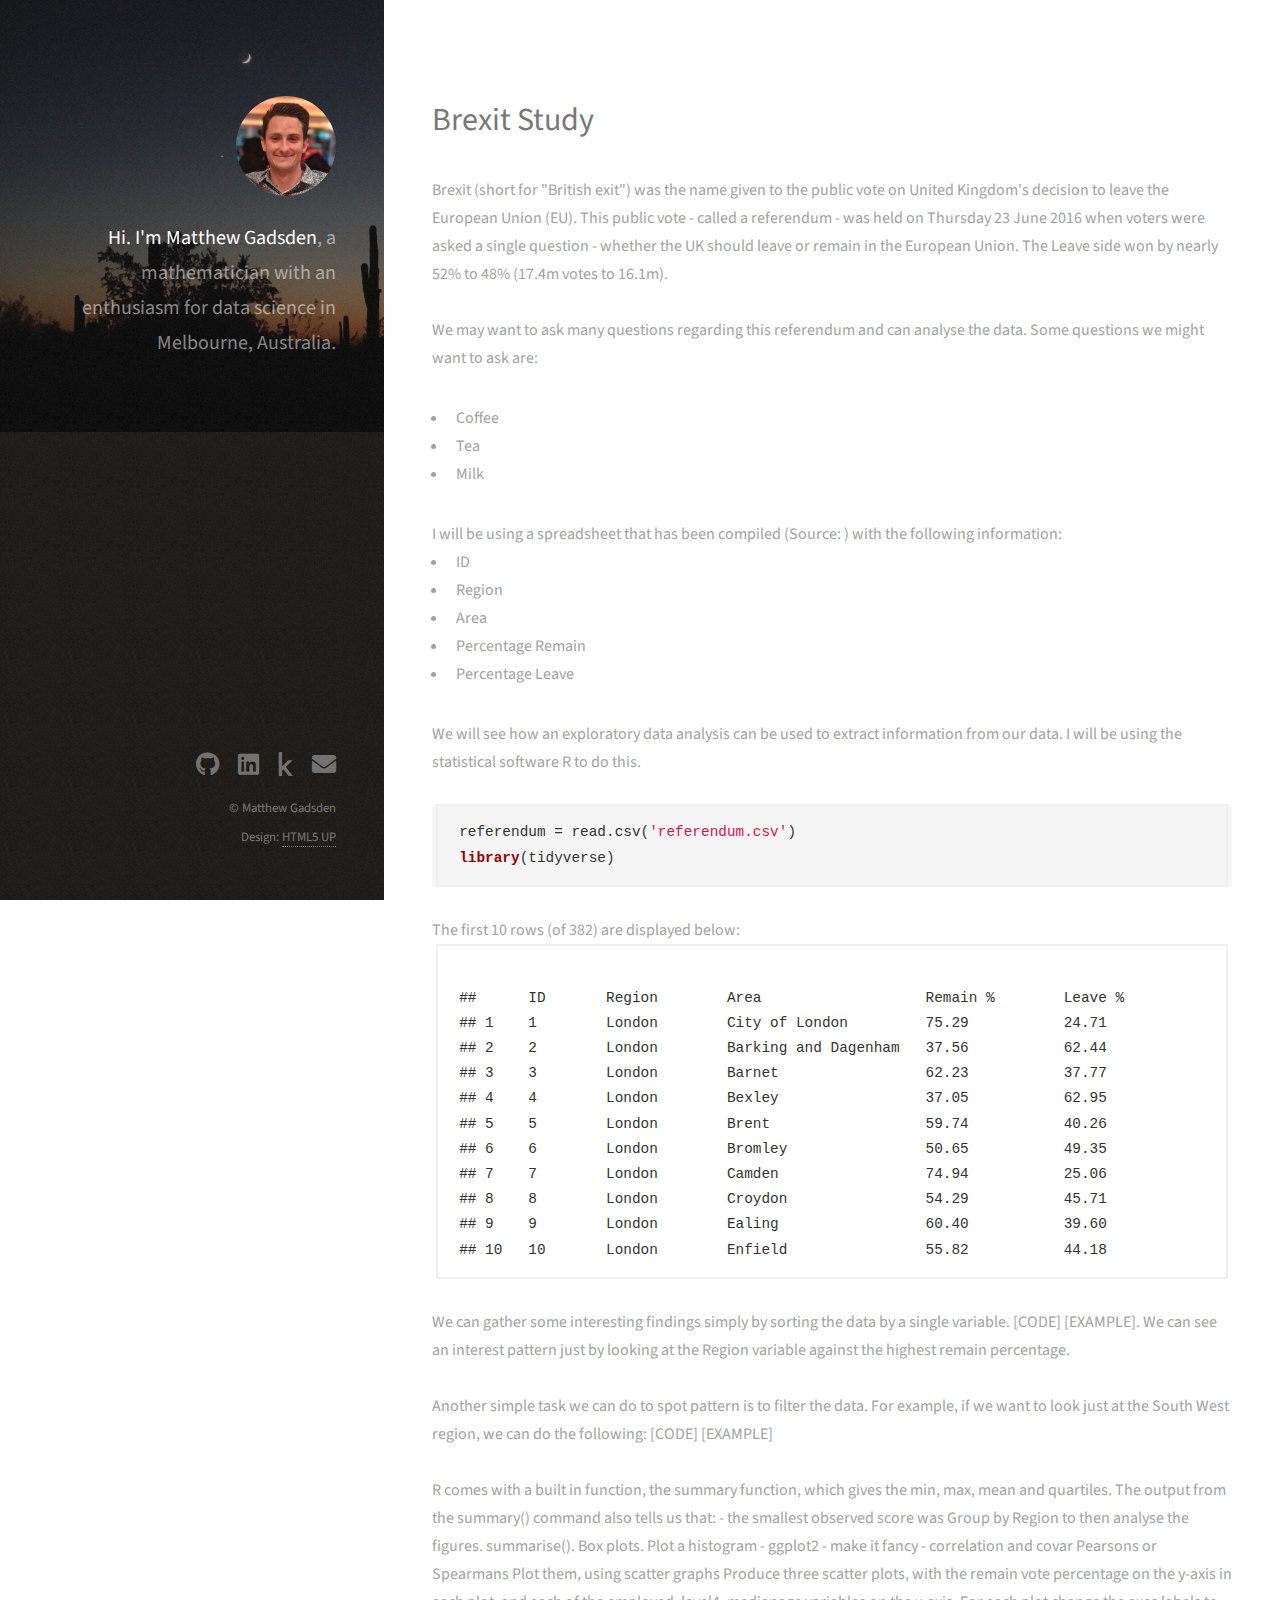
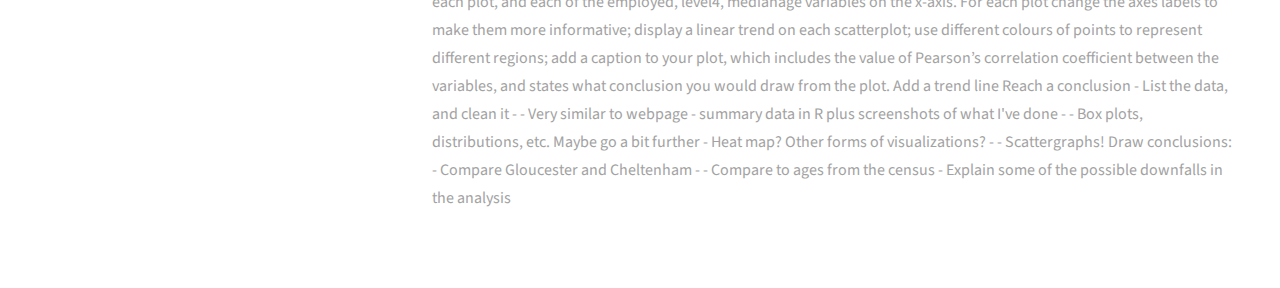
==== commit 3317206e: "Update brexit.html" ====
--- a/brexit.html
+++ b/brexit.html
@@ -437,7 +437,7 @@
 <br /><br />
 <pre class="r"><code>referendum = read.csv(&#39;referendum.csv&#39;)
 library(tidyverse)</code></pre>
-<br />The first 10 rows (of 382) are displayed below:
+The first 10 rows (of 382) are displayed below:<br />
 <pre><code>
 ##      ID       Region        Area                   Remain %        Leave %
 ## 1    1        London        City of London         75.29           24.71
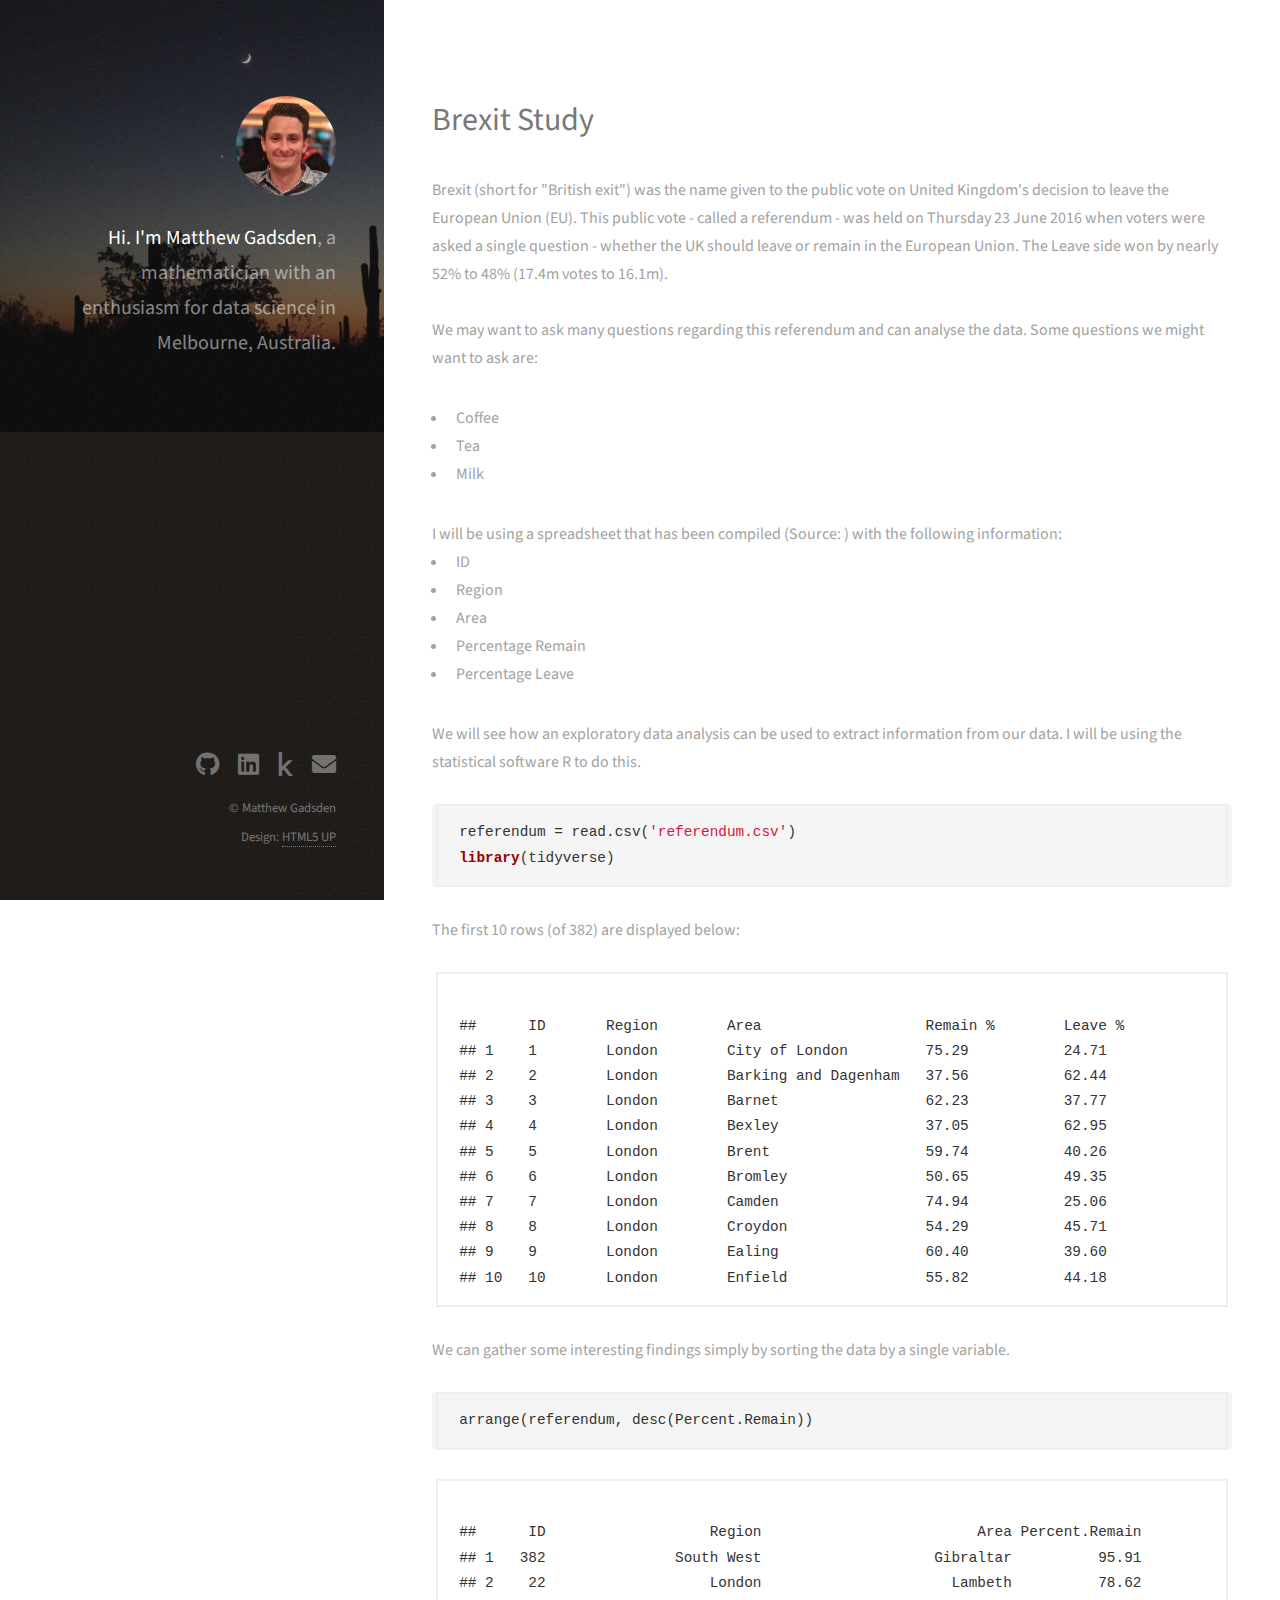
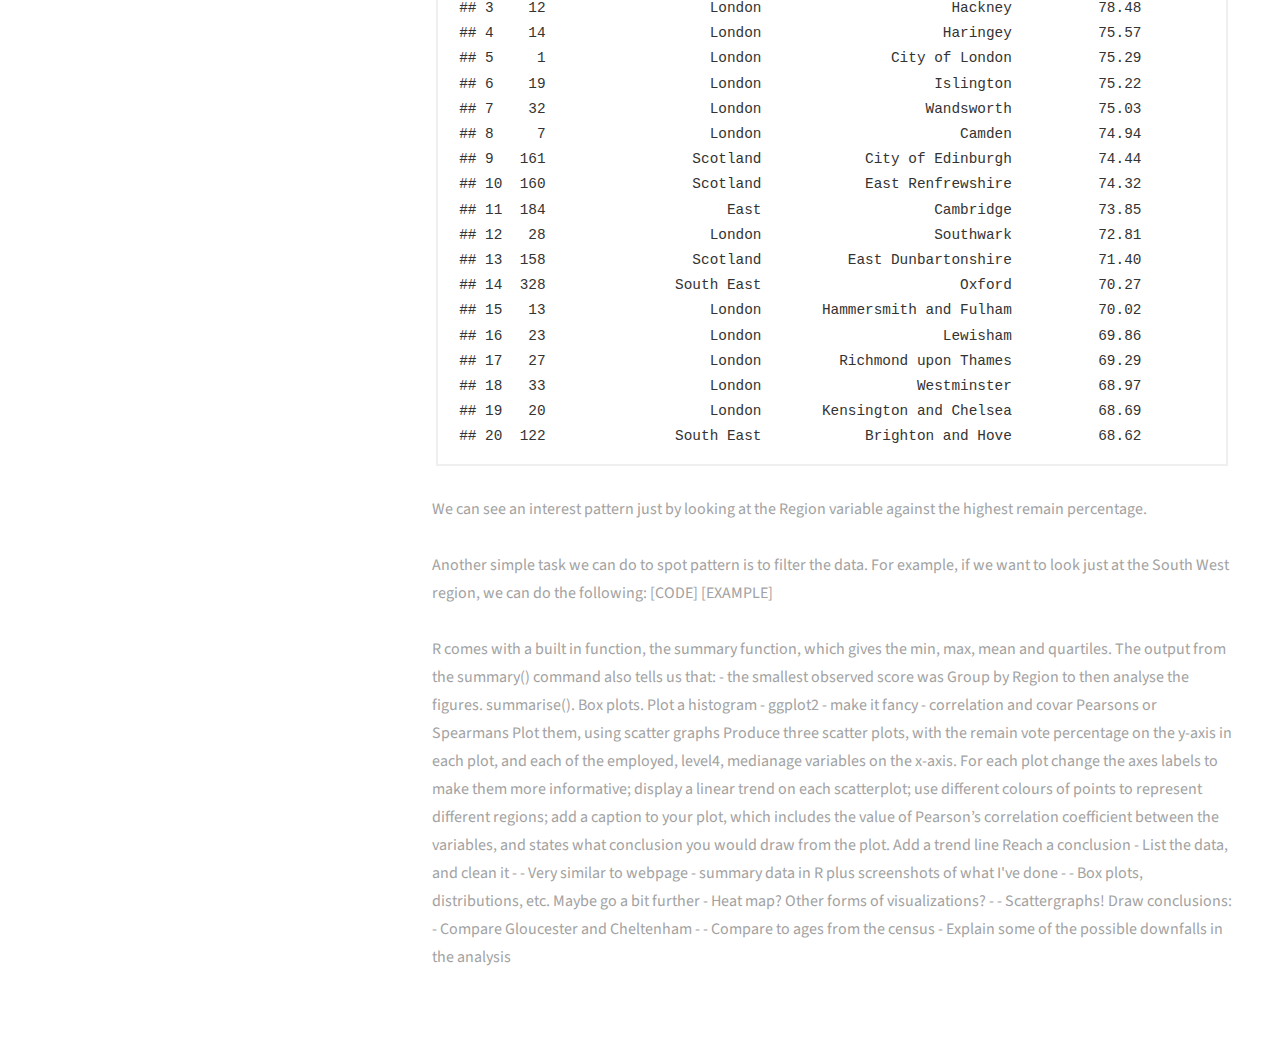
==== commit e5195ad4: "Update brexit.html" ====
--- a/brexit.html
+++ b/brexit.html
@@ -437,7 +437,7 @@
 <br /><br />
 <pre class="r"><code>referendum = read.csv(&#39;referendum.csv&#39;)
 library(tidyverse)</code></pre>
-The first 10 rows (of 382) are displayed below:<br />
+The first 10 rows (of 382) are displayed below:<br /><br />
 <pre><code>
 ##      ID       Region        Area                   Remain %        Leave %
 ## 1    1        London        City of London         75.29           24.71
@@ -452,8 +452,34 @@
 ## 10   10       London        Enfield                55.82           44.18
 </code></pre>
 						
-We can gather some interesting findings simply by sorting the data by a single variable.
-[CODE] [EXAMPLE]. We can see an interest pattern just by looking at the Region variable against the highest remain percentage.
+We can gather some interesting findings simply by sorting the data by a single variable.<br /><br />
+						
+<pre class="r"><code>arrange(referendum, desc(Percent.Remain))</code></pre>
+<pre><code>
+##      ID                   Region                         Area Percent.Remain
+## 1   382               South West                    Gibraltar          95.91
+## 2    22                   London                      Lambeth          78.62
+## 3    12                   London                      Hackney          78.48
+## 4    14                   London                     Haringey          75.57
+## 5     1                   London               City of London          75.29
+## 6    19                   London                    Islington          75.22
+## 7    32                   London                   Wandsworth          75.03
+## 8     7                   London                       Camden          74.94
+## 9   161                 Scotland            City of Edinburgh          74.44
+## 10  160                 Scotland            East Renfrewshire          74.32
+## 11  184                     East                    Cambridge          73.85
+## 12   28                   London                    Southwark          72.81
+## 13  158                 Scotland          East Dunbartonshire          71.40
+## 14  328               South East                       Oxford          70.27
+## 15   13                   London       Hammersmith and Fulham          70.02
+## 16   23                   London                     Lewisham          69.86
+## 17   27                   London         Richmond upon Thames          69.29
+## 18   33                   London                  Westminster          68.97
+## 19   20                   London       Kensington and Chelsea          68.69
+## 20  122               South East            Brighton and Hove          68.62
+</code></pre>						
+
+We can see an interest pattern just by looking at the Region variable against the highest remain percentage.
 <br /><br />
 Another simple task we can do to spot pattern is to filter the data. For example, if we want to look just at the South West region, we can do the following:
 [CODE] [EXAMPLE]
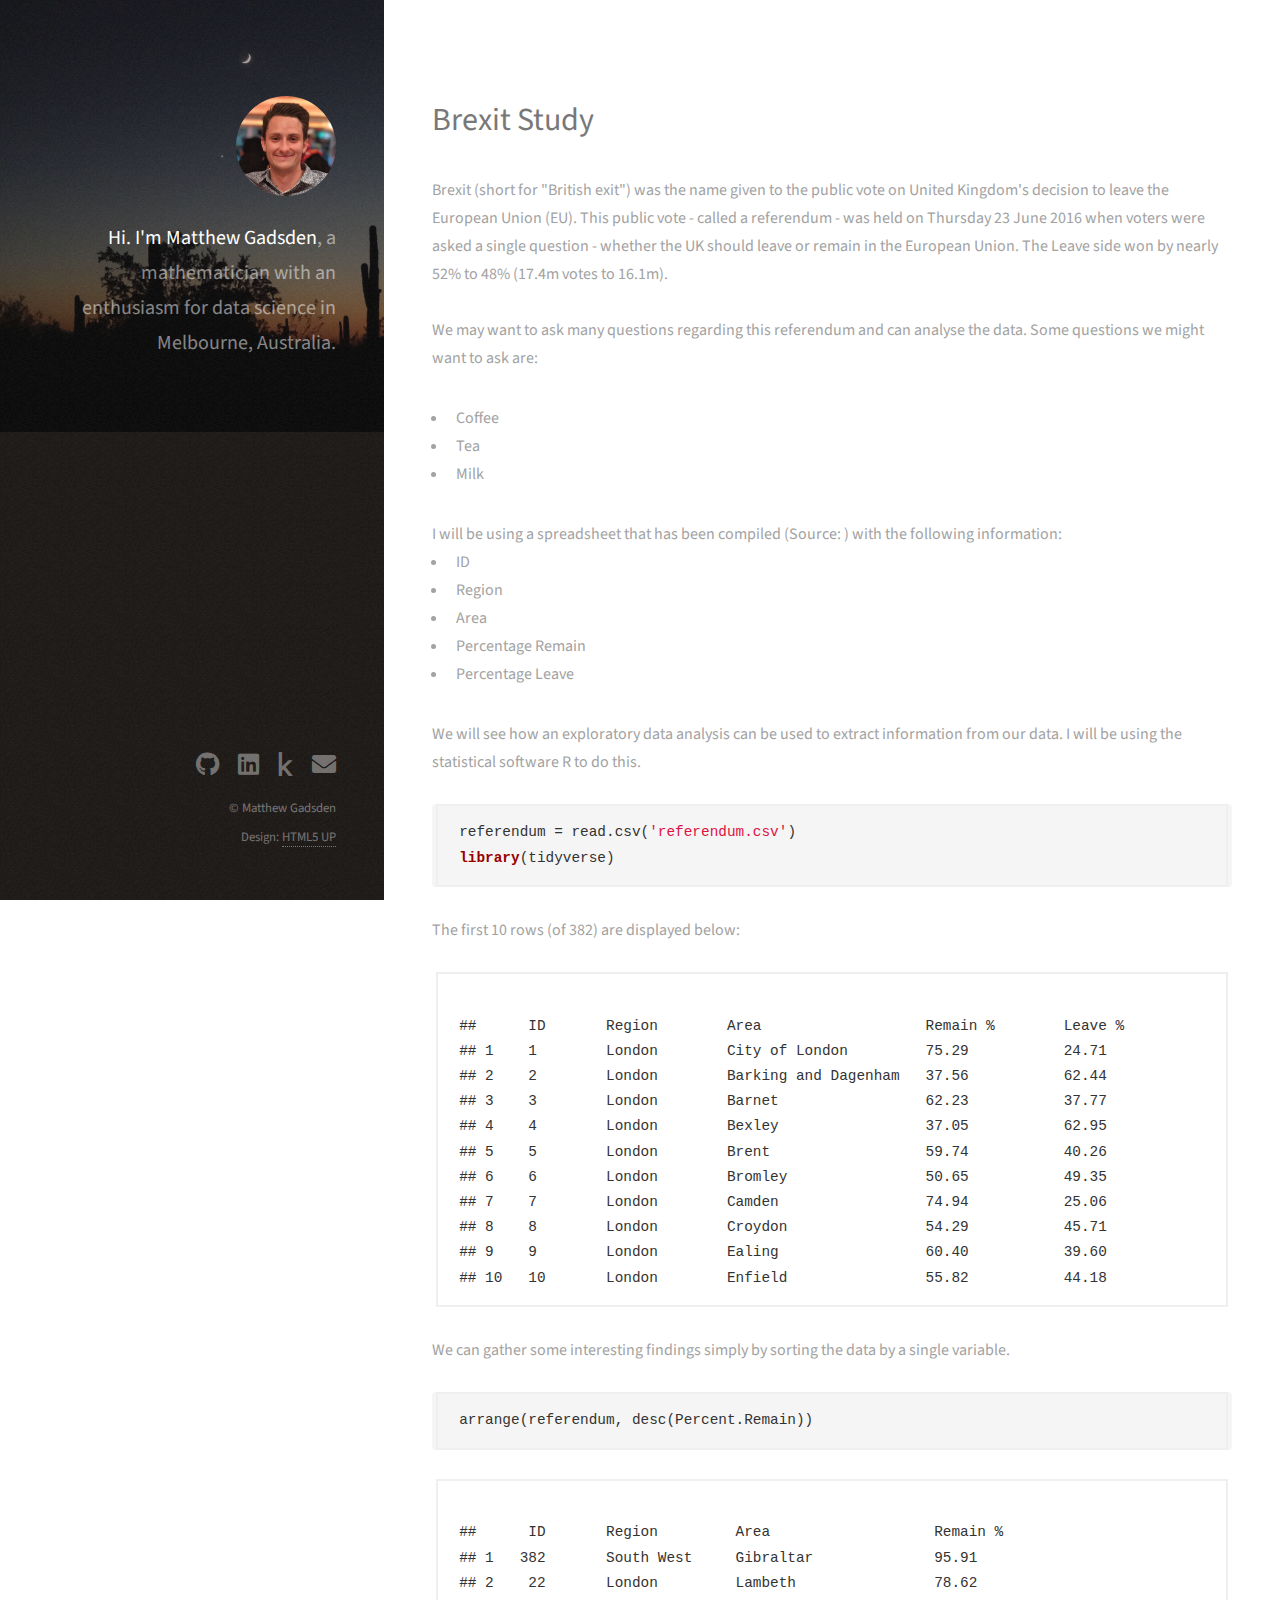
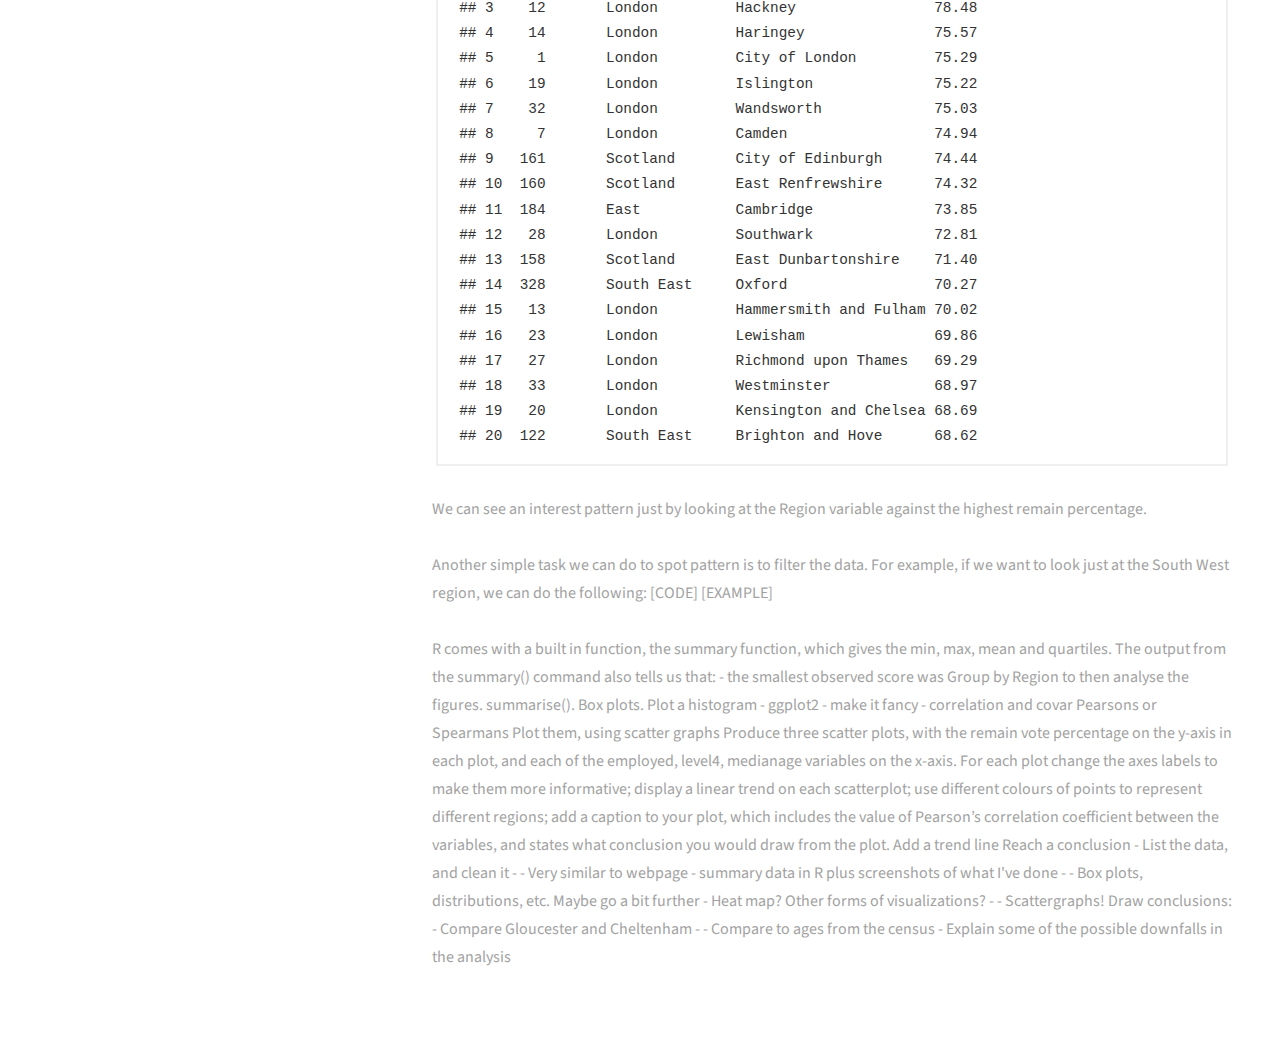
==== commit 837d6333: "Update brexit.html" ====
--- a/brexit.html
+++ b/brexit.html
@@ -456,27 +456,27 @@
 						
 <pre class="r"><code>arrange(referendum, desc(Percent.Remain))</code></pre>
 <pre><code>
-##      ID                   Region                         Area Percent.Remain
-## 1   382               South West                    Gibraltar          95.91
-## 2    22                   London                      Lambeth          78.62
-## 3    12                   London                      Hackney          78.48
-## 4    14                   London                     Haringey          75.57
-## 5     1                   London               City of London          75.29
-## 6    19                   London                    Islington          75.22
-## 7    32                   London                   Wandsworth          75.03
-## 8     7                   London                       Camden          74.94
-## 9   161                 Scotland            City of Edinburgh          74.44
-## 10  160                 Scotland            East Renfrewshire          74.32
-## 11  184                     East                    Cambridge          73.85
-## 12   28                   London                    Southwark          72.81
-## 13  158                 Scotland          East Dunbartonshire          71.40
-## 14  328               South East                       Oxford          70.27
-## 15   13                   London       Hammersmith and Fulham          70.02
-## 16   23                   London                     Lewisham          69.86
-## 17   27                   London         Richmond upon Thames          69.29
-## 18   33                   London                  Westminster          68.97
-## 19   20                   London       Kensington and Chelsea          68.69
-## 20  122               South East            Brighton and Hove          68.62
+##      ID       Region         Area                   Remain %
+## 1   382       South West     Gibraltar              95.91
+## 2    22       London         Lambeth                78.62
+## 3    12       London         Hackney                78.48
+## 4    14       London         Haringey               75.57
+## 5     1       London         City of London         75.29
+## 6    19       London         Islington              75.22
+## 7    32       London         Wandsworth             75.03
+## 8     7       London         Camden                 74.94
+## 9   161       Scotland       City of Edinburgh      74.44
+## 10  160       Scotland       East Renfrewshire      74.32
+## 11  184       East           Cambridge              73.85
+## 12   28       London         Southwark              72.81
+## 13  158       Scotland       East Dunbartonshire    71.40
+## 14  328       South East     Oxford                 70.27
+## 15   13       London         Hammersmith and Fulham 70.02
+## 16   23       London         Lewisham               69.86
+## 17   27       London         Richmond upon Thames   69.29
+## 18   33       London         Westminster            68.97
+## 19   20       London         Kensington and Chelsea 68.69
+## 20  122       South East     Brighton and Hove      68.62
 </code></pre>						
 
 We can see an interest pattern just by looking at the Region variable against the highest remain percentage.
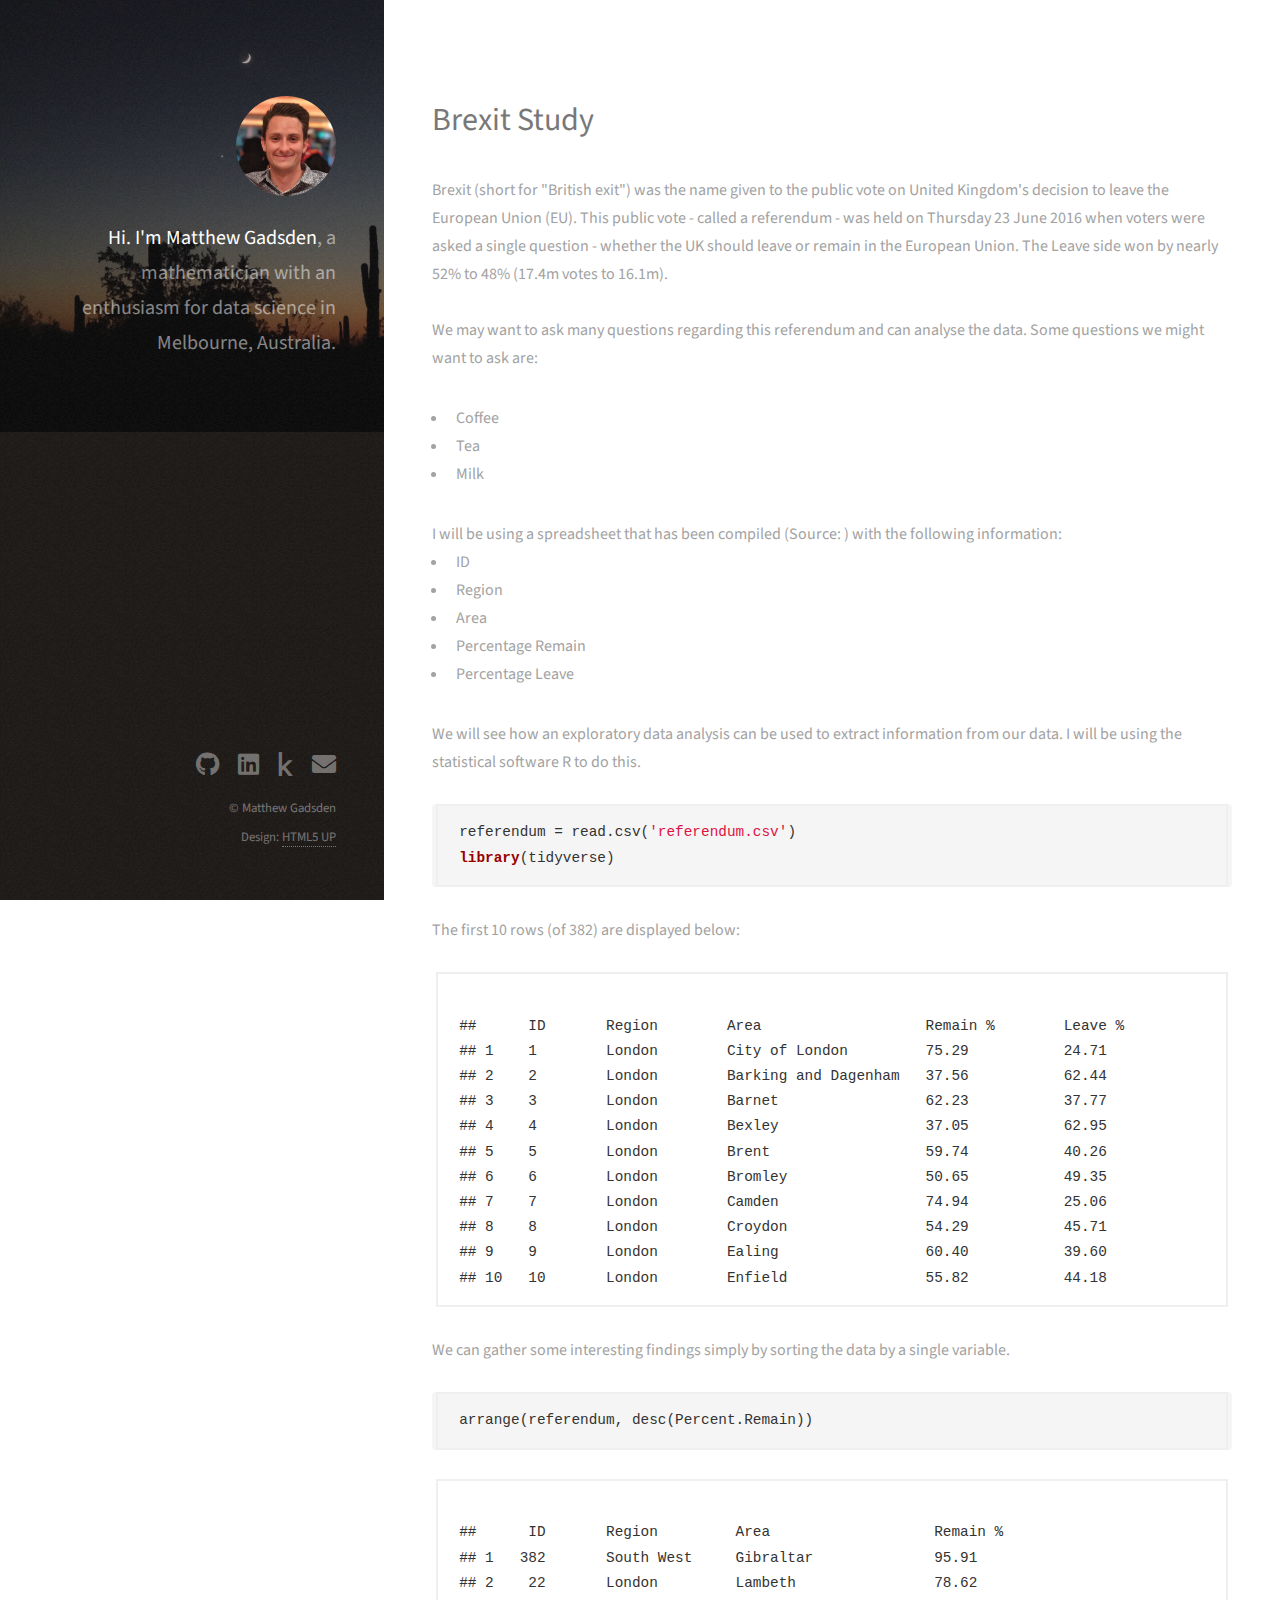
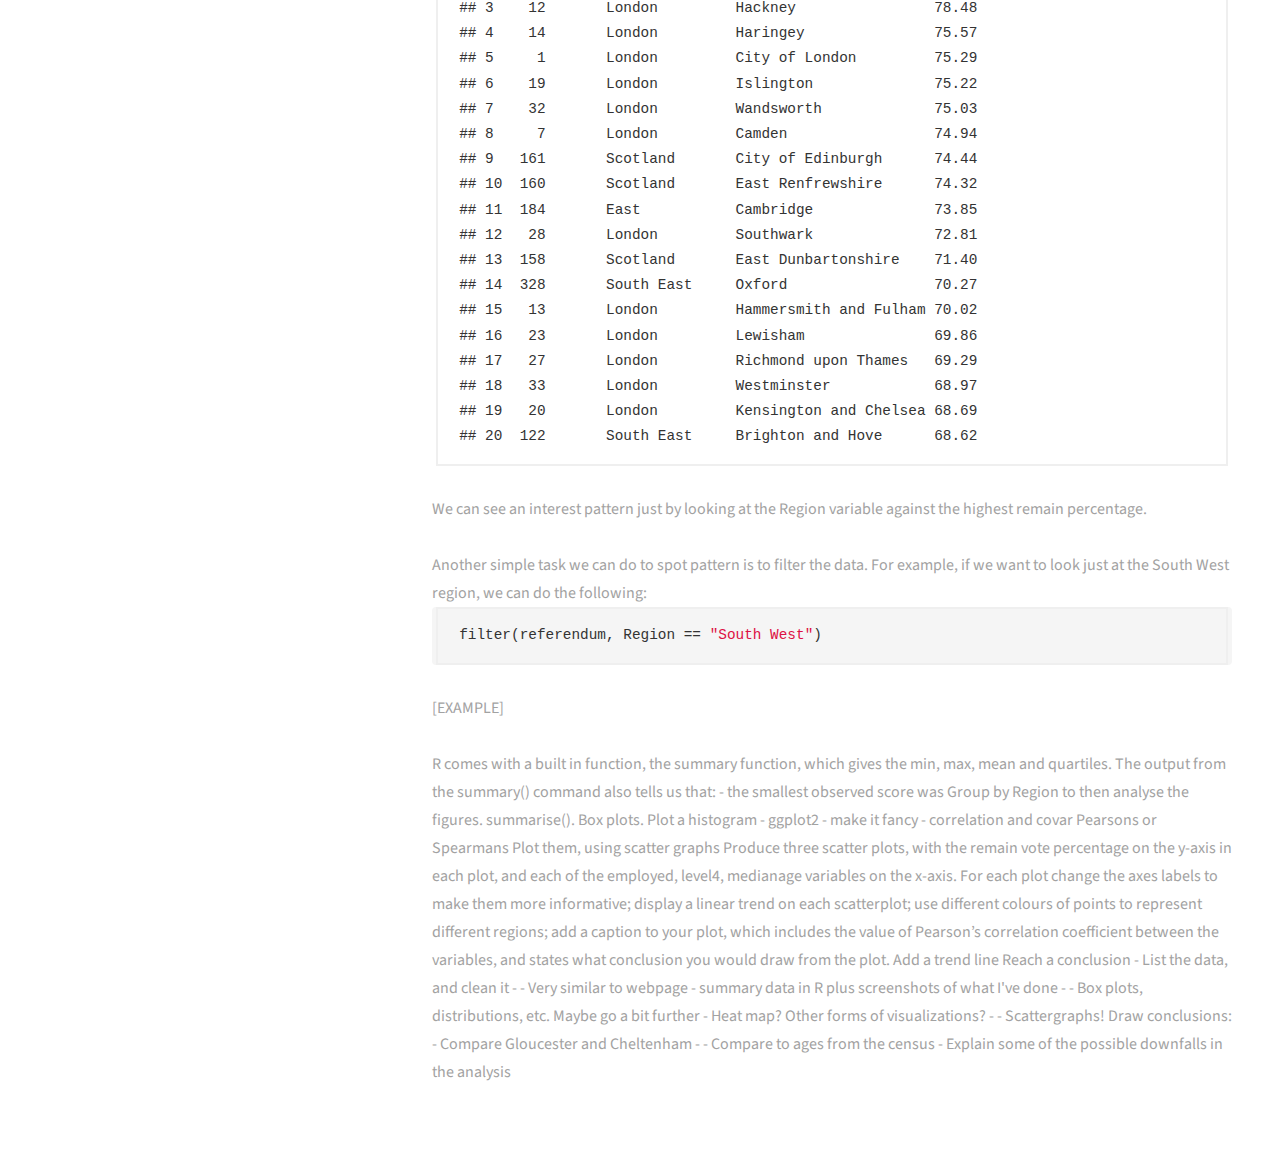
==== commit 395a3370: "Update brexit.html" ====
--- a/brexit.html
+++ b/brexit.html
@@ -482,7 +482,8 @@
 We can see an interest pattern just by looking at the Region variable against the highest remain percentage.
 <br /><br />
 Another simple task we can do to spot pattern is to filter the data. For example, if we want to look just at the South West region, we can do the following:
-[CODE] [EXAMPLE]
+<pre class="r"><code>filter(referendum, Region == "South West")</code></pre>
+[EXAMPLE]
 <br /><br />										
 R comes with a built in function, the summary function, which gives the min, max, mean and quartiles.
 						
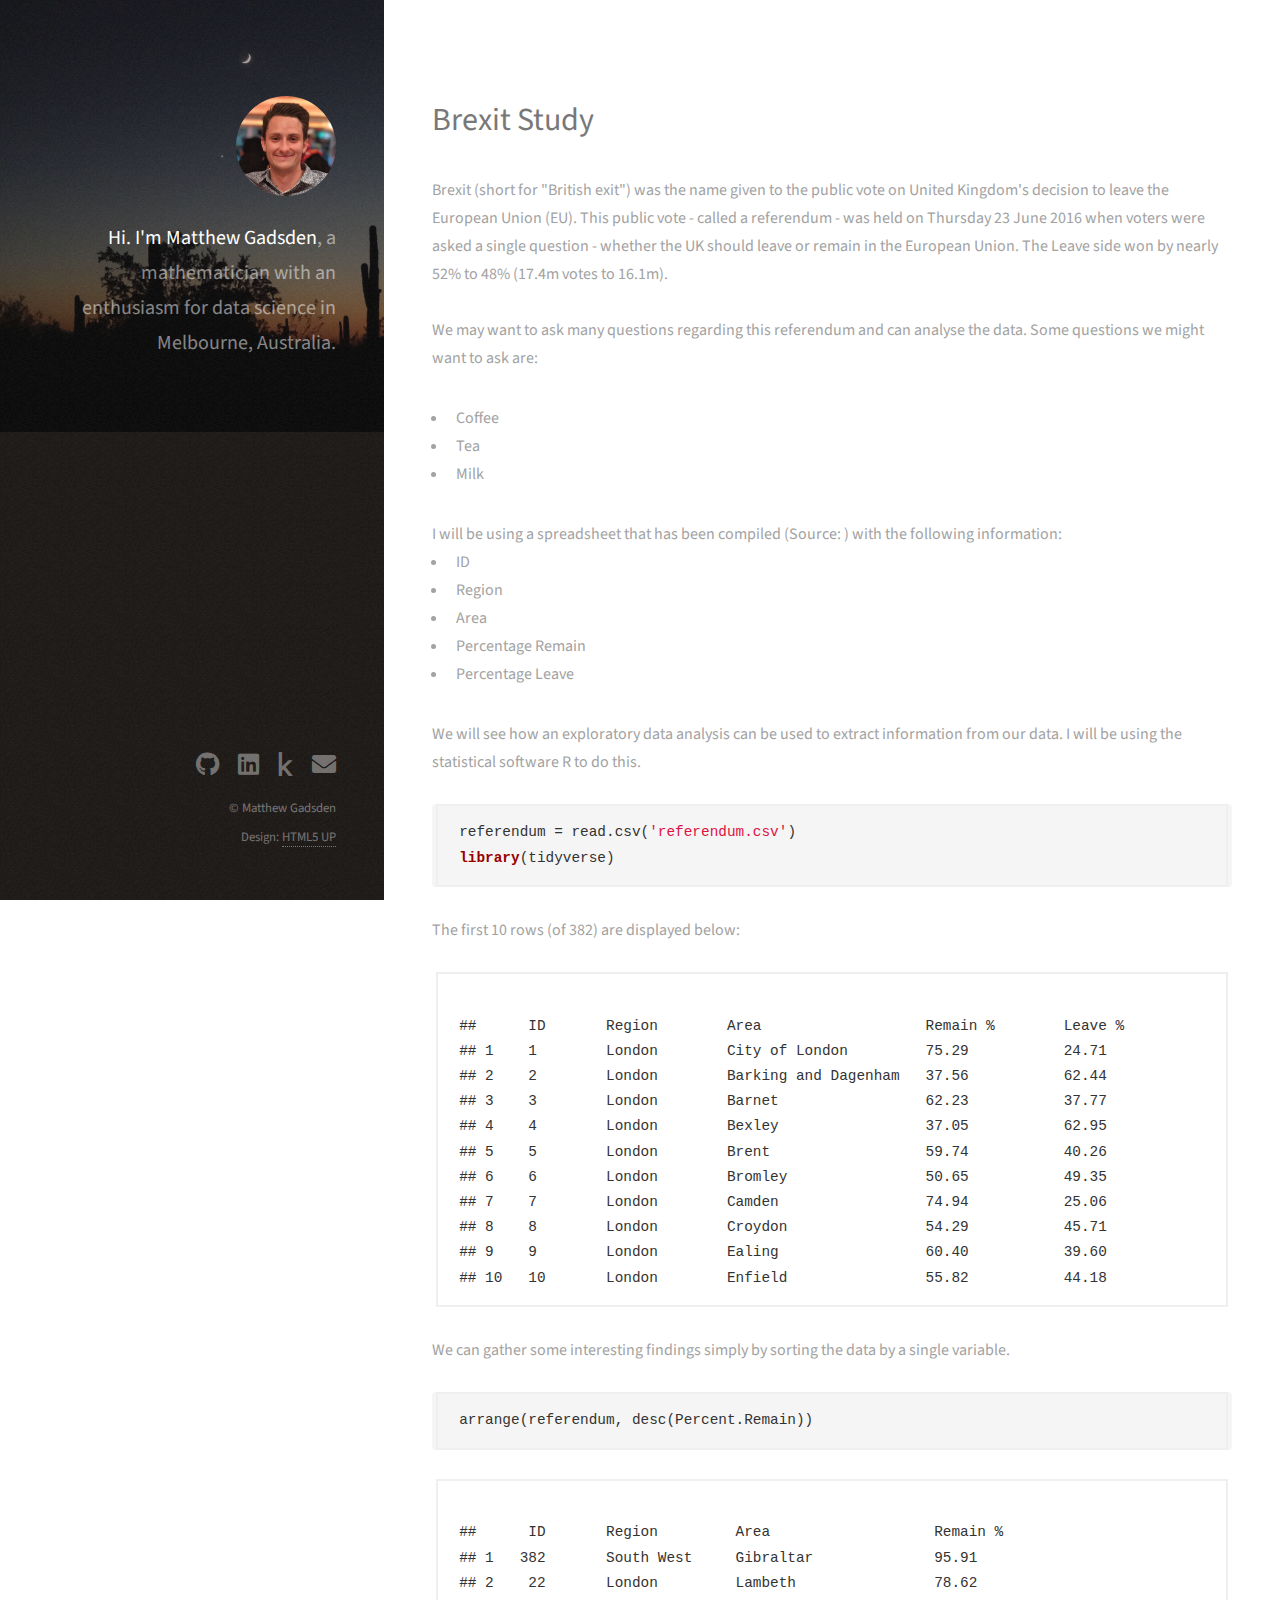
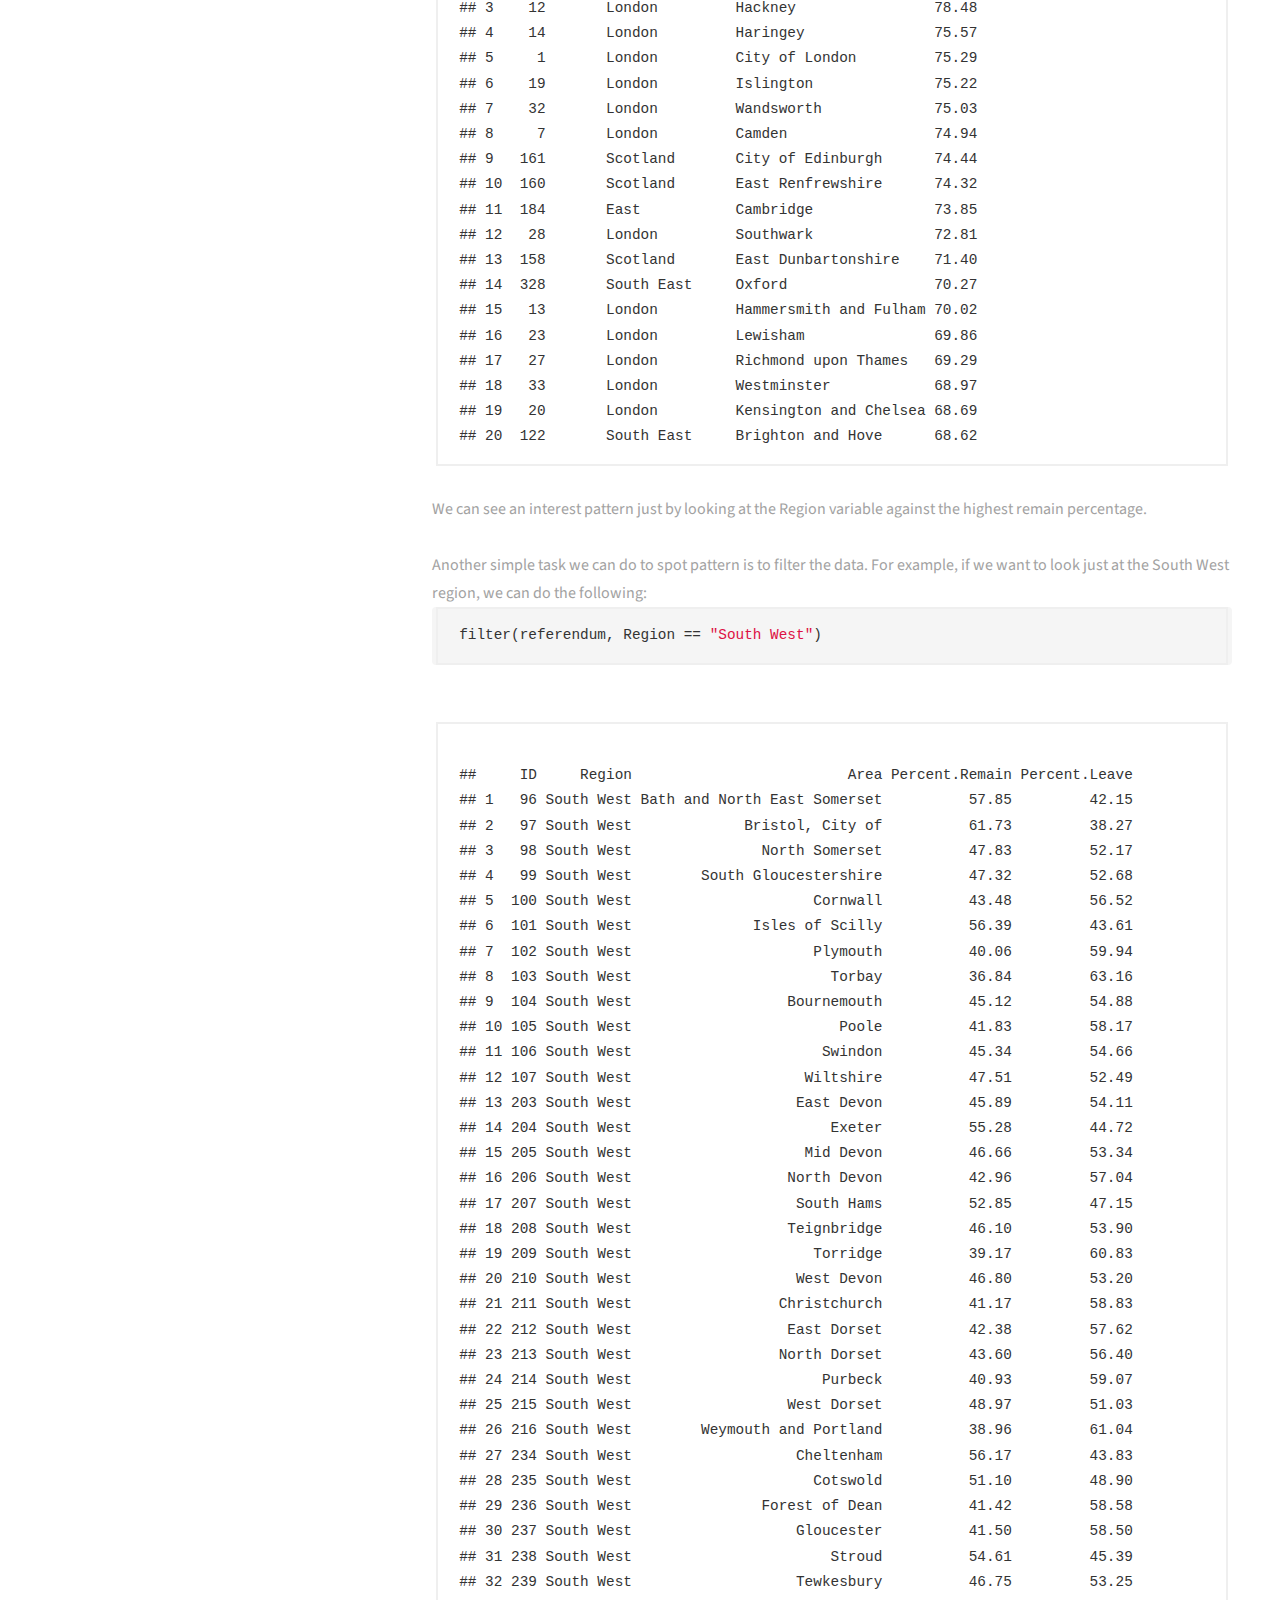
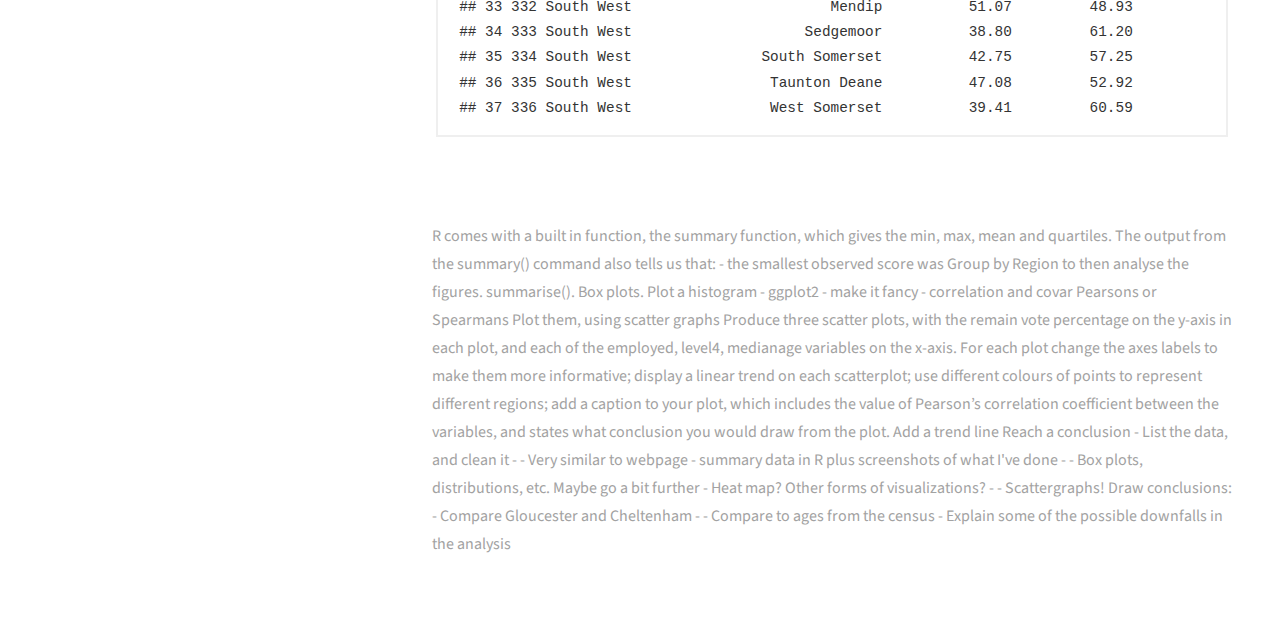
==== commit 850e5c98: "Update brexit.html" ====
--- a/brexit.html
+++ b/brexit.html
@@ -482,8 +482,49 @@
 We can see an interest pattern just by looking at the Region variable against the highest remain percentage.
 <br /><br />
 Another simple task we can do to spot pattern is to filter the data. For example, if we want to look just at the South West region, we can do the following:
+<br />
 <pre class="r"><code>filter(referendum, Region == "South West")</code></pre>
-[EXAMPLE]
+<br />
+<pre><code>
+##     ID     Region                         Area Percent.Remain Percent.Leave
+## 1   96 South West Bath and North East Somerset          57.85         42.15
+## 2   97 South West             Bristol, City of          61.73         38.27
+## 3   98 South West               North Somerset          47.83         52.17
+## 4   99 South West        South Gloucestershire          47.32         52.68
+## 5  100 South West                     Cornwall          43.48         56.52
+## 6  101 South West              Isles of Scilly          56.39         43.61
+## 7  102 South West                     Plymouth          40.06         59.94
+## 8  103 South West                       Torbay          36.84         63.16
+## 9  104 South West                  Bournemouth          45.12         54.88
+## 10 105 South West                        Poole          41.83         58.17
+## 11 106 South West                      Swindon          45.34         54.66
+## 12 107 South West                    Wiltshire          47.51         52.49
+## 13 203 South West                   East Devon          45.89         54.11
+## 14 204 South West                       Exeter          55.28         44.72
+## 15 205 South West                    Mid Devon          46.66         53.34
+## 16 206 South West                  North Devon          42.96         57.04
+## 17 207 South West                   South Hams          52.85         47.15
+## 18 208 South West                  Teignbridge          46.10         53.90
+## 19 209 South West                     Torridge          39.17         60.83
+## 20 210 South West                   West Devon          46.80         53.20
+## 21 211 South West                 Christchurch          41.17         58.83
+## 22 212 South West                  East Dorset          42.38         57.62
+## 23 213 South West                 North Dorset          43.60         56.40
+## 24 214 South West                      Purbeck          40.93         59.07
+## 25 215 South West                  West Dorset          48.97         51.03
+## 26 216 South West        Weymouth and Portland          38.96         61.04
+## 27 234 South West                   Cheltenham          56.17         43.83
+## 28 235 South West                     Cotswold          51.10         48.90
+## 29 236 South West               Forest of Dean          41.42         58.58
+## 30 237 South West                   Gloucester          41.50         58.50
+## 31 238 South West                       Stroud          54.61         45.39
+## 32 239 South West                   Tewkesbury          46.75         53.25
+## 33 332 South West                       Mendip          51.07         48.93
+## 34 333 South West                    Sedgemoor          38.80         61.20
+## 35 334 South West               South Somerset          42.75         57.25
+## 36 335 South West                Taunton Deane          47.08         52.92
+## 37 336 South West                West Somerset          39.41         60.59
+</code></pre>
 <br /><br />										
 R comes with a built in function, the summary function, which gives the min, max, mean and quartiles.
 						
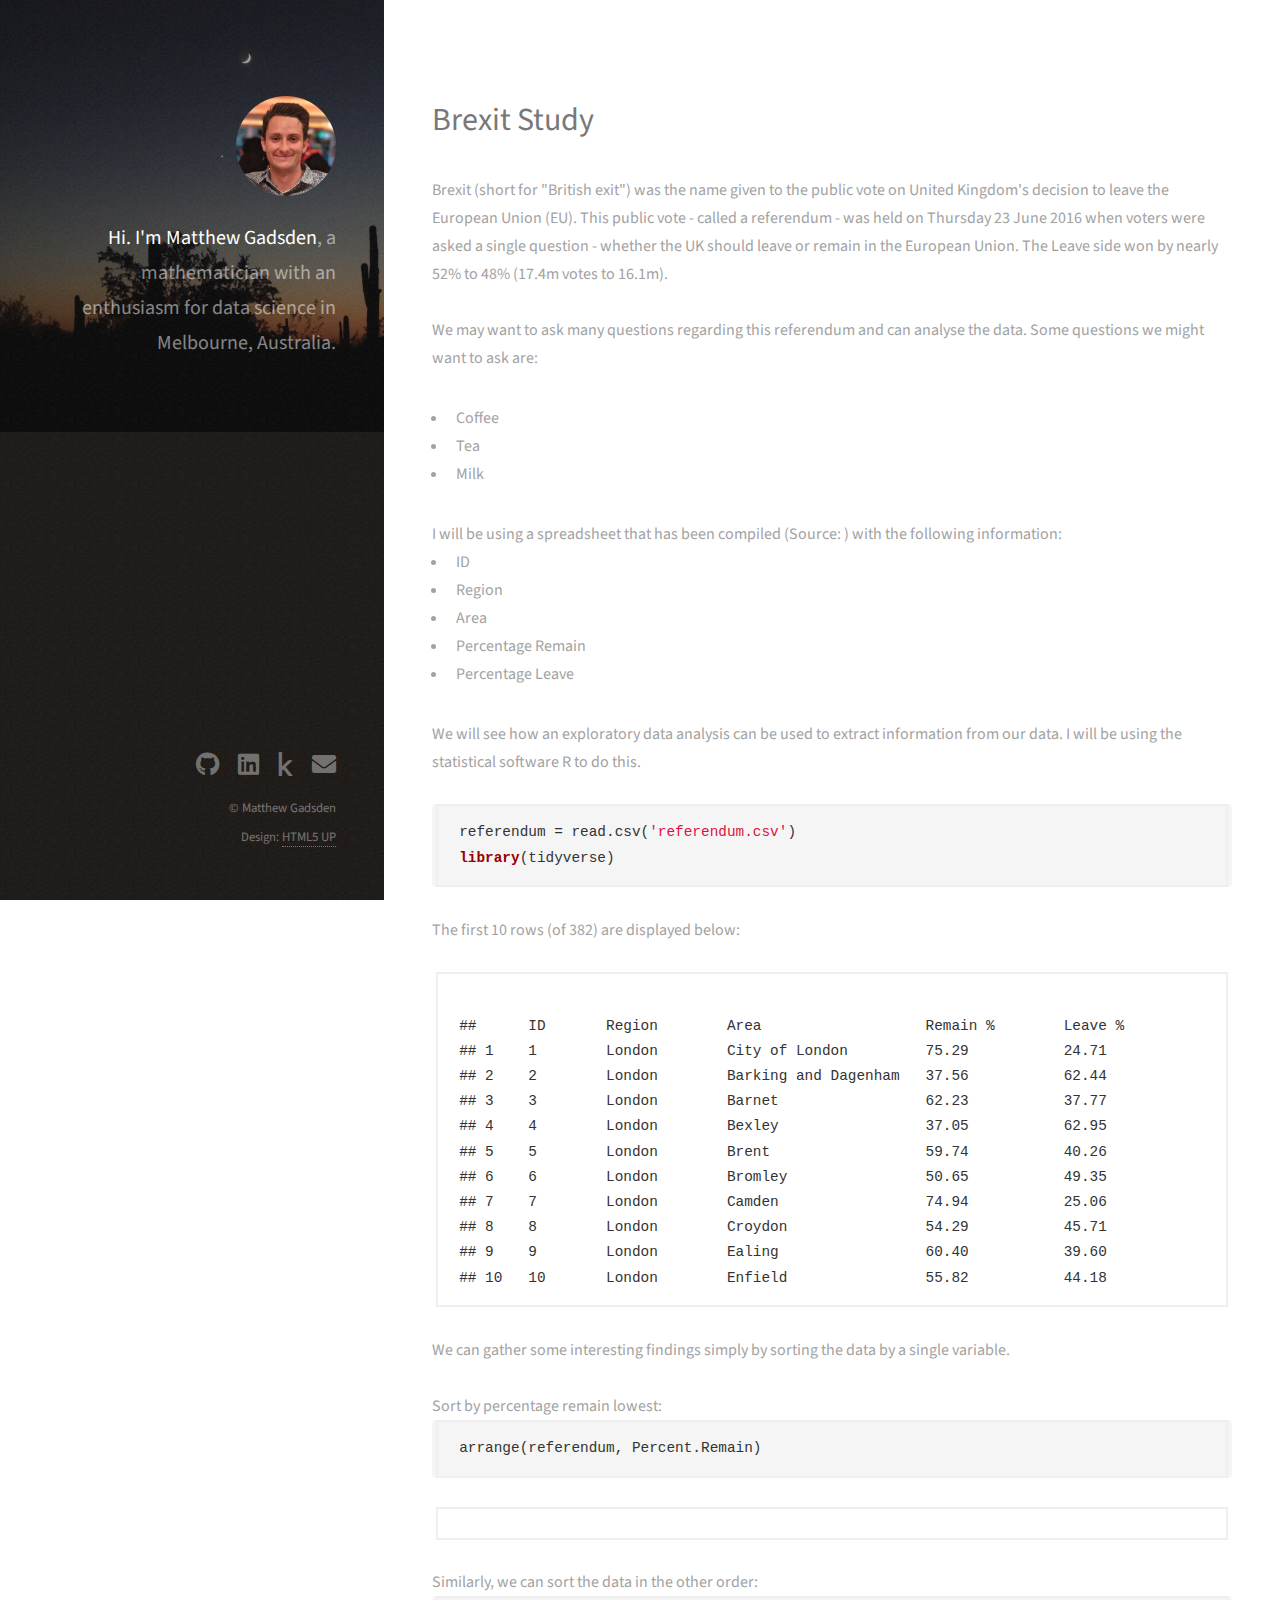
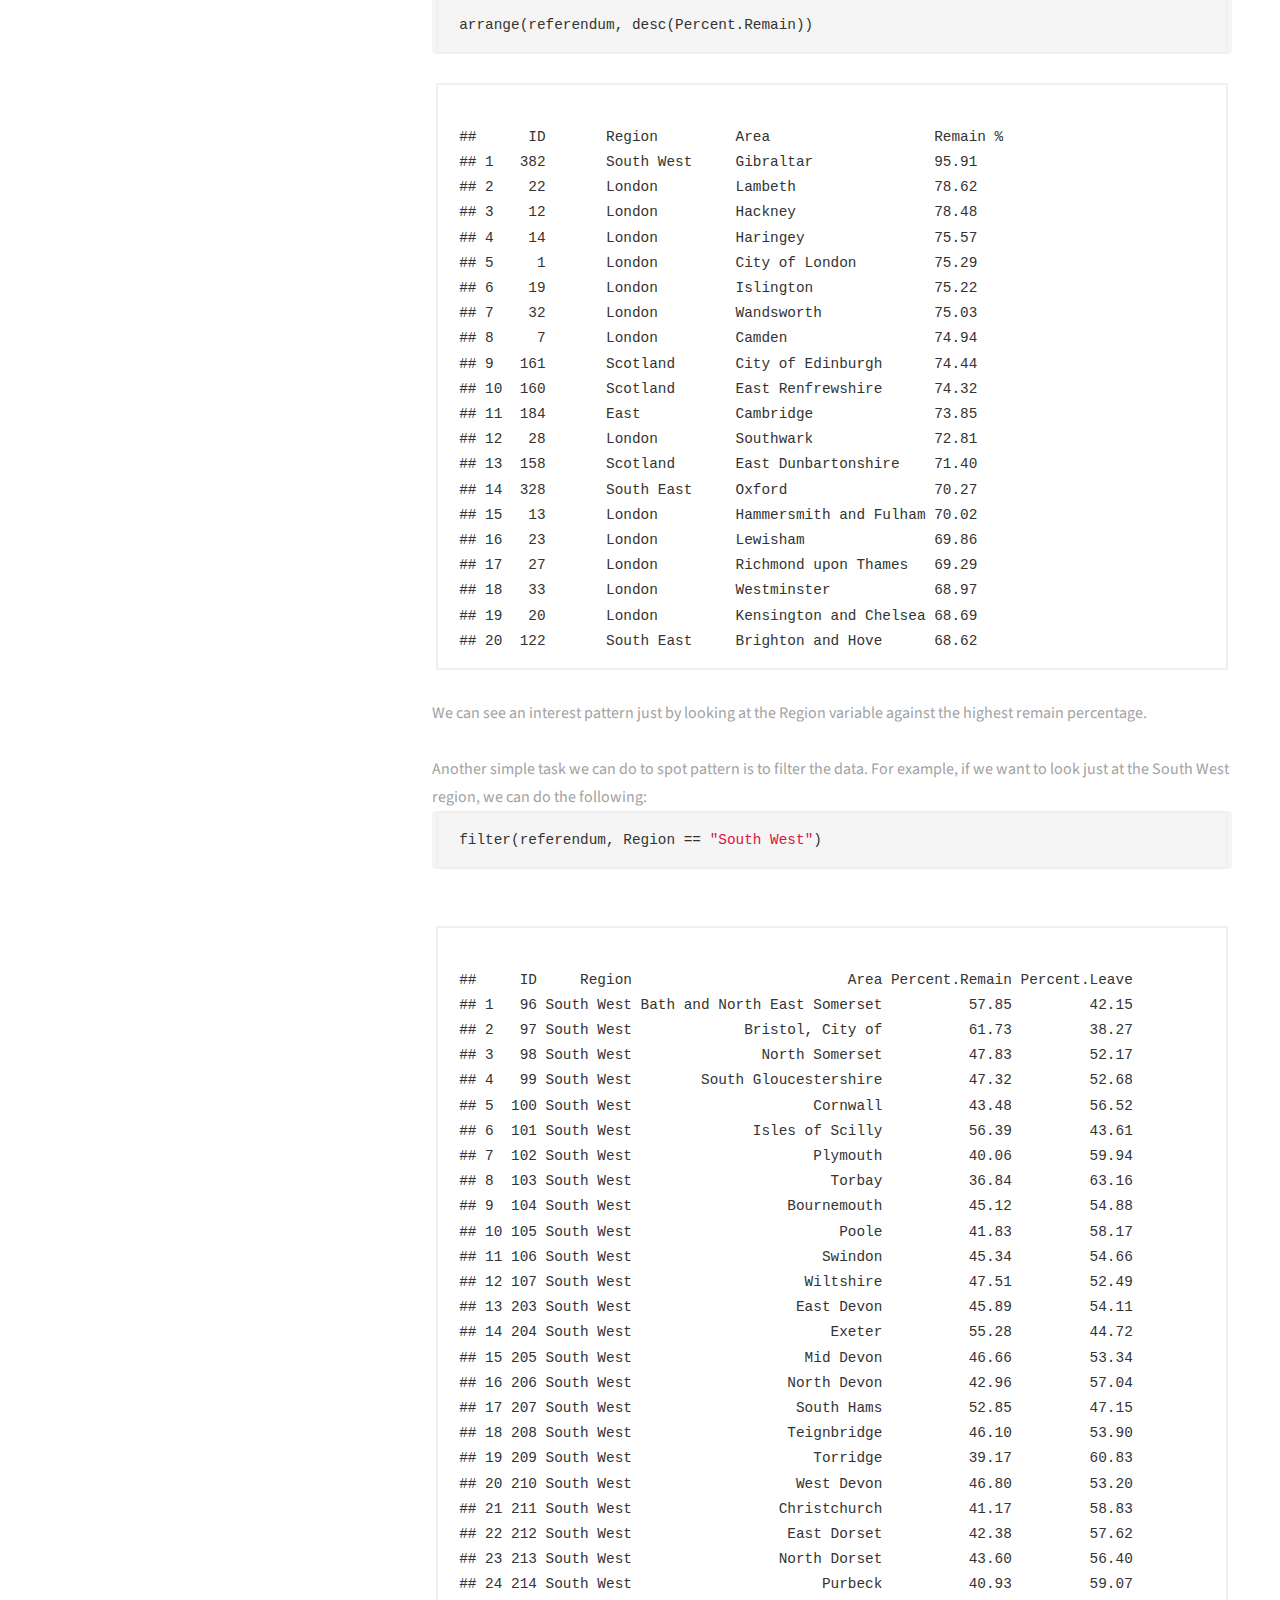
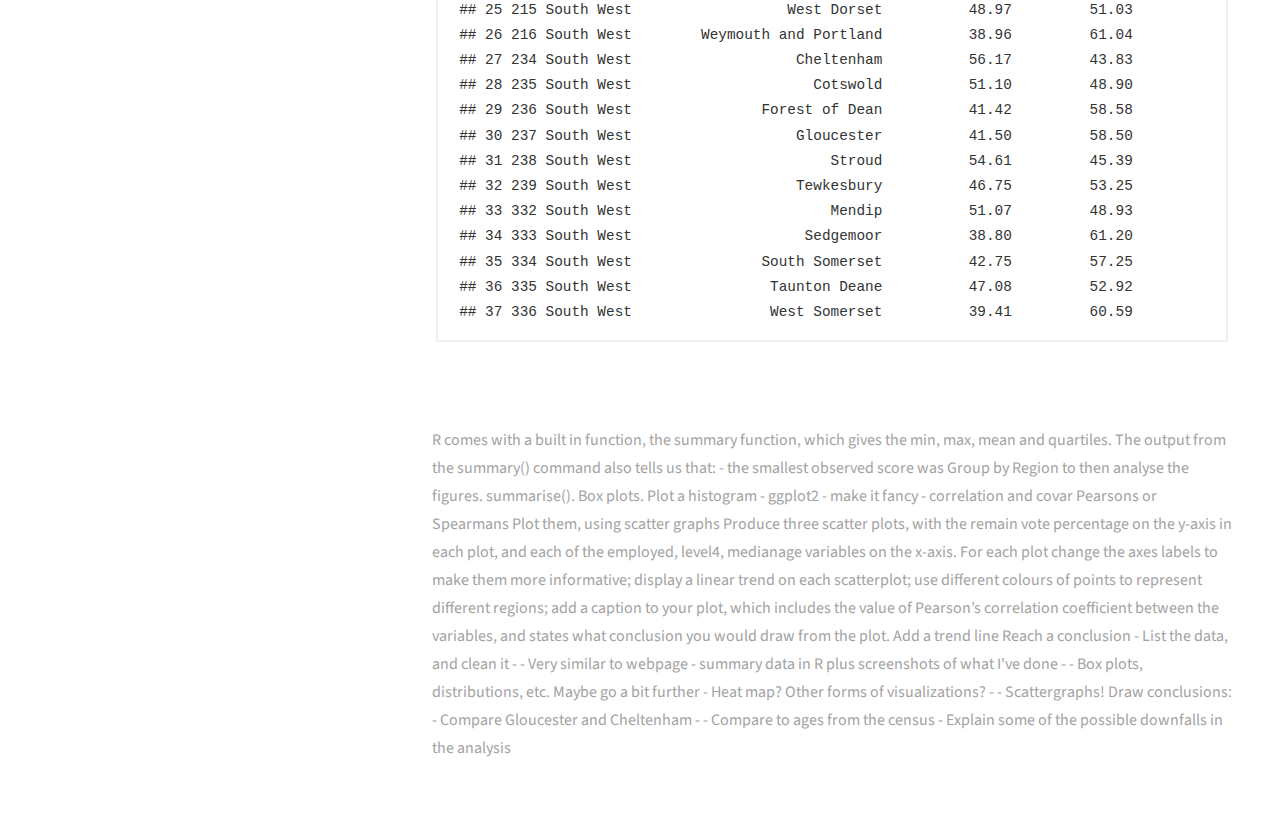
==== commit 336d1a02: "Update brexit.html" ====
--- a/brexit.html
+++ b/brexit.html
@@ -453,7 +453,12 @@
 </code></pre>
 						
 We can gather some interesting findings simply by sorting the data by a single variable.<br /><br />
+
+Sort by percentage remain lowest:
+<pre class="r"><code>arrange(referendum, Percent.Remain)</code></pre>
+<pre><code></code></pre>
 						
+Similarly, we can sort the data in the other order:
 <pre class="r"><code>arrange(referendum, desc(Percent.Remain))</code></pre>
 <pre><code>
 ##      ID       Region         Area                   Remain %
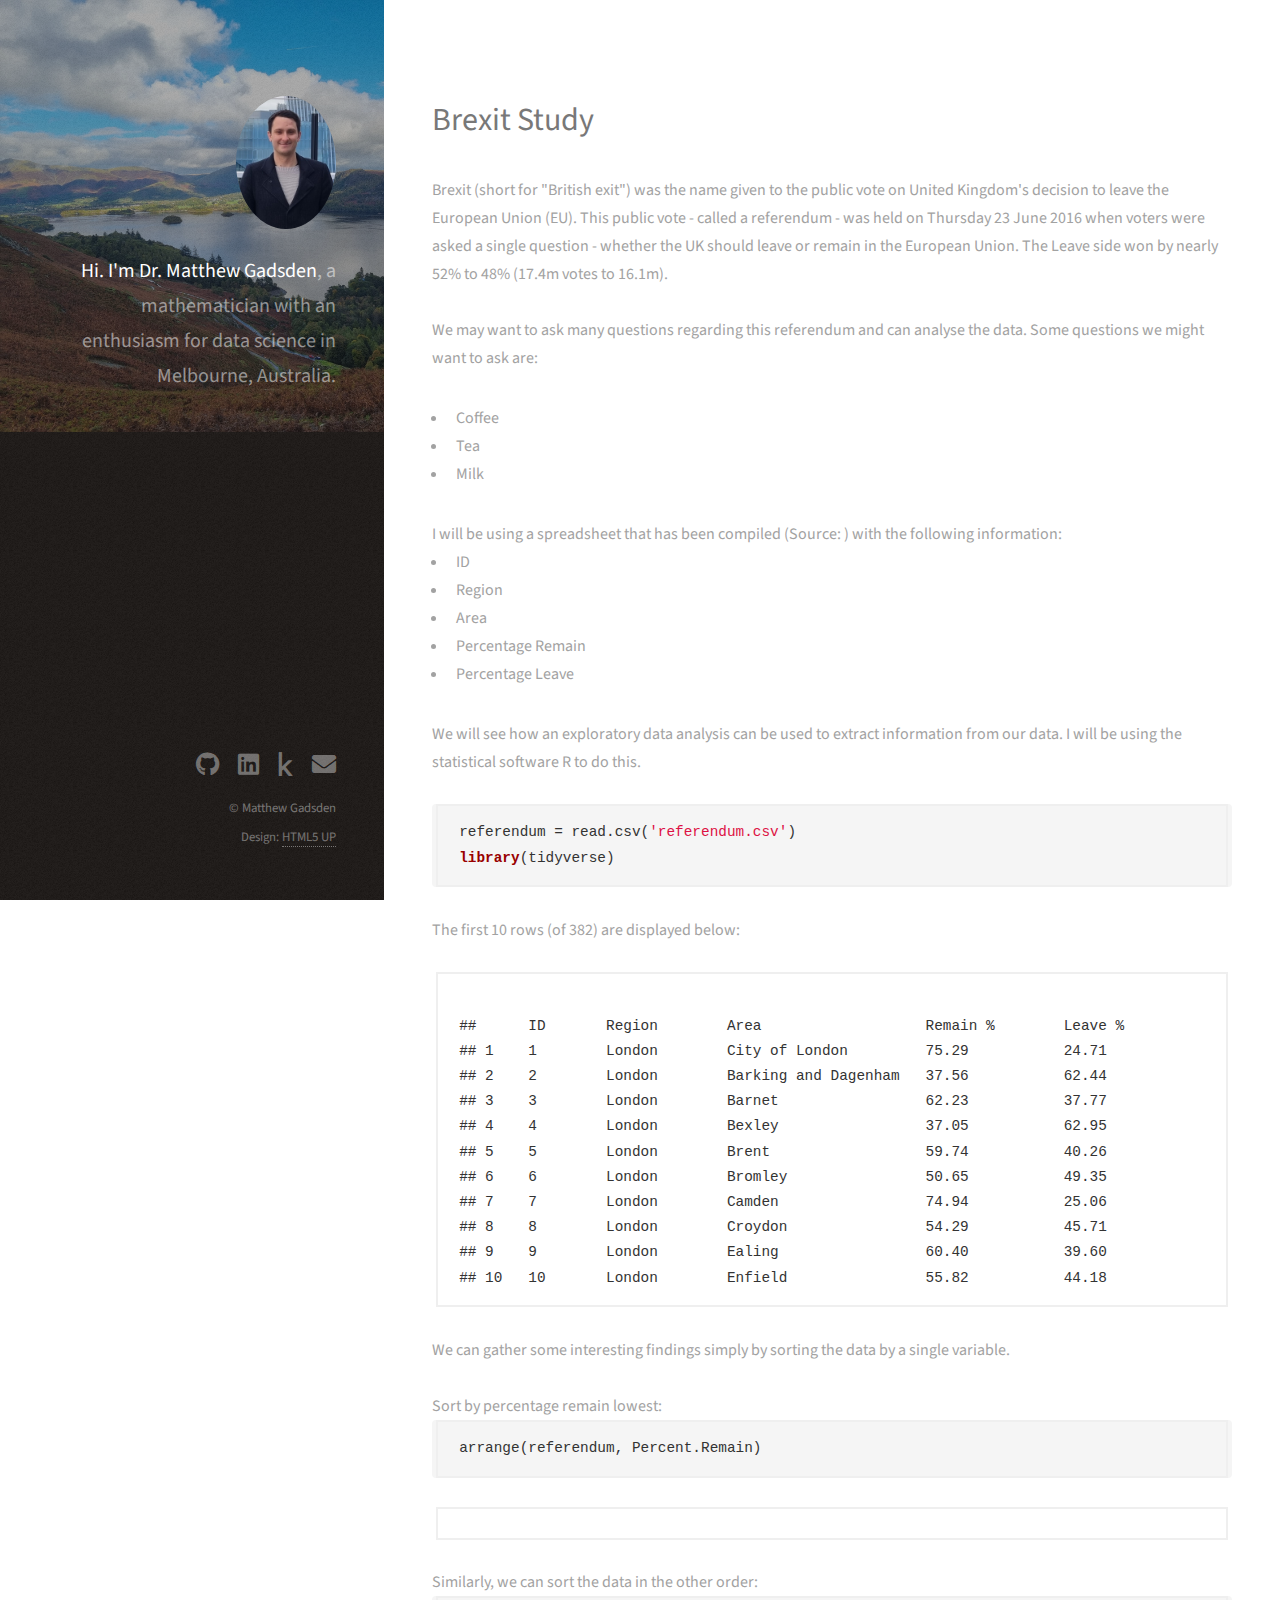
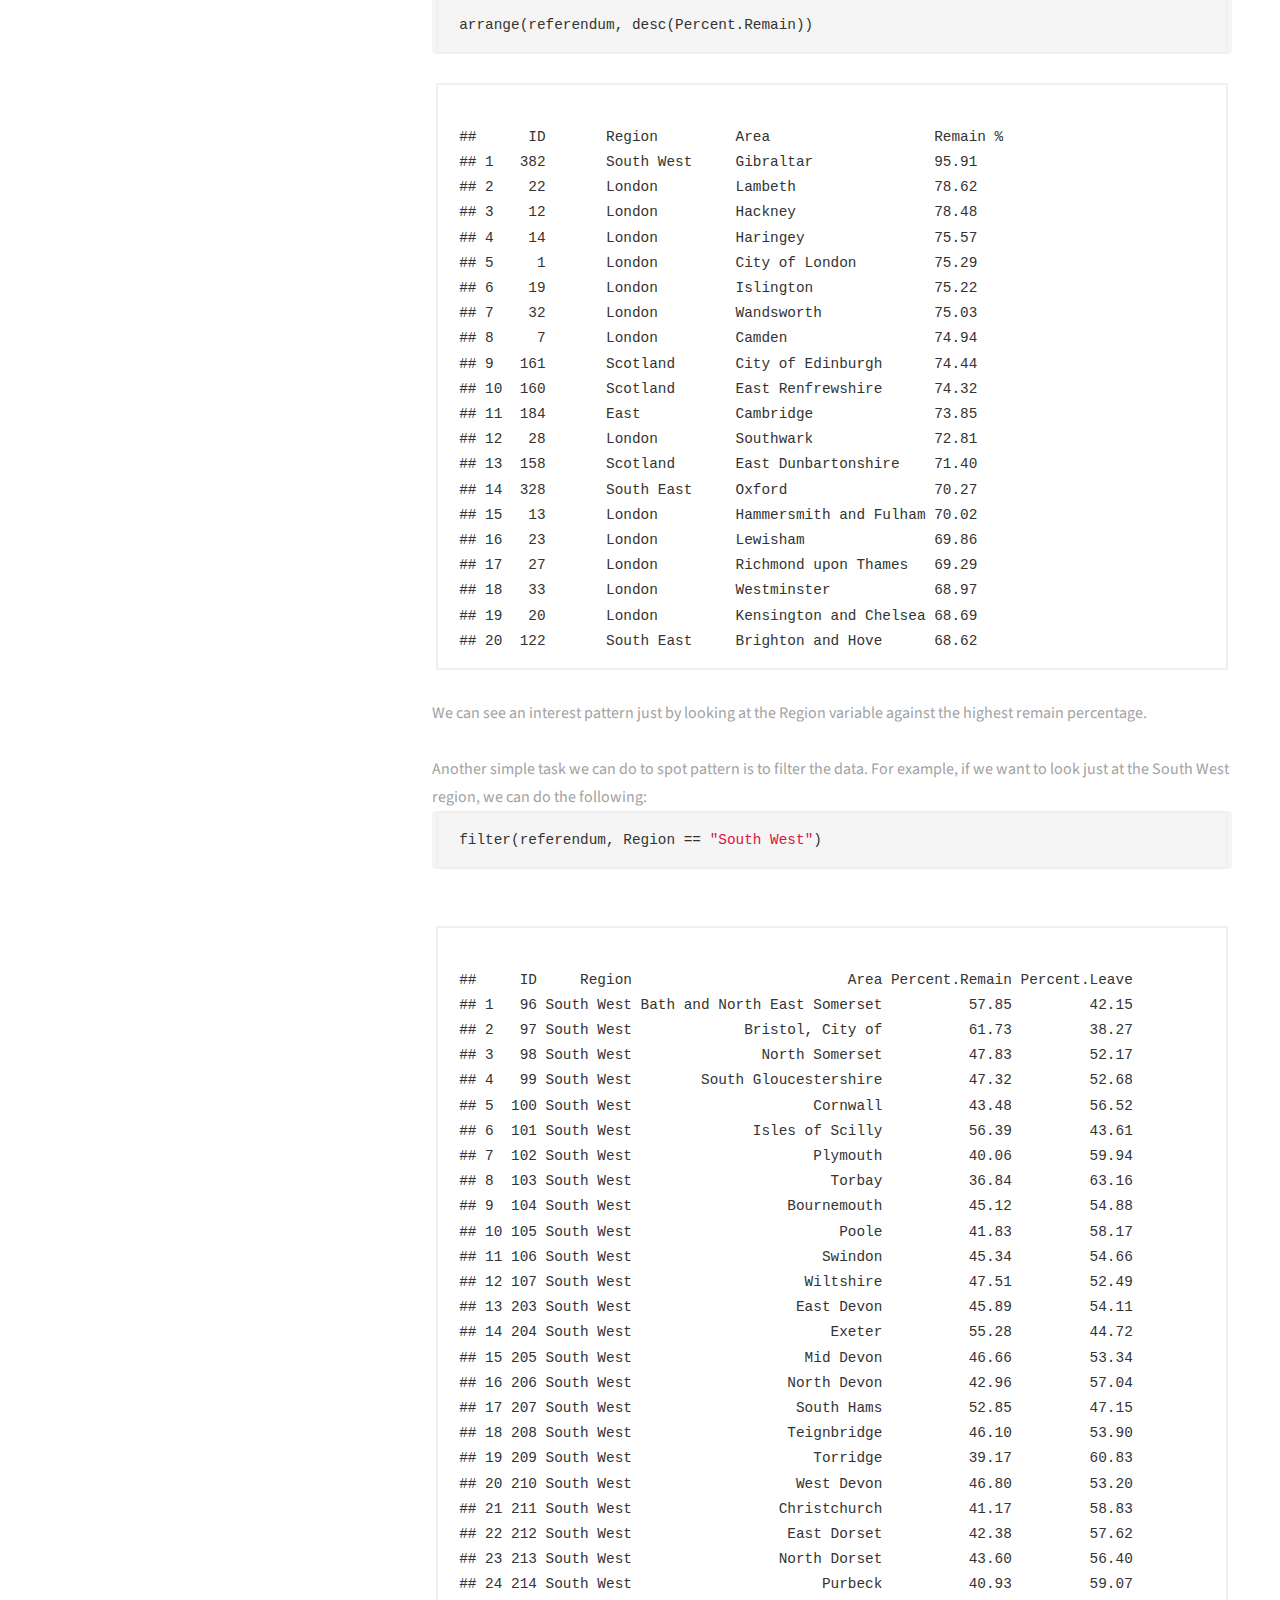
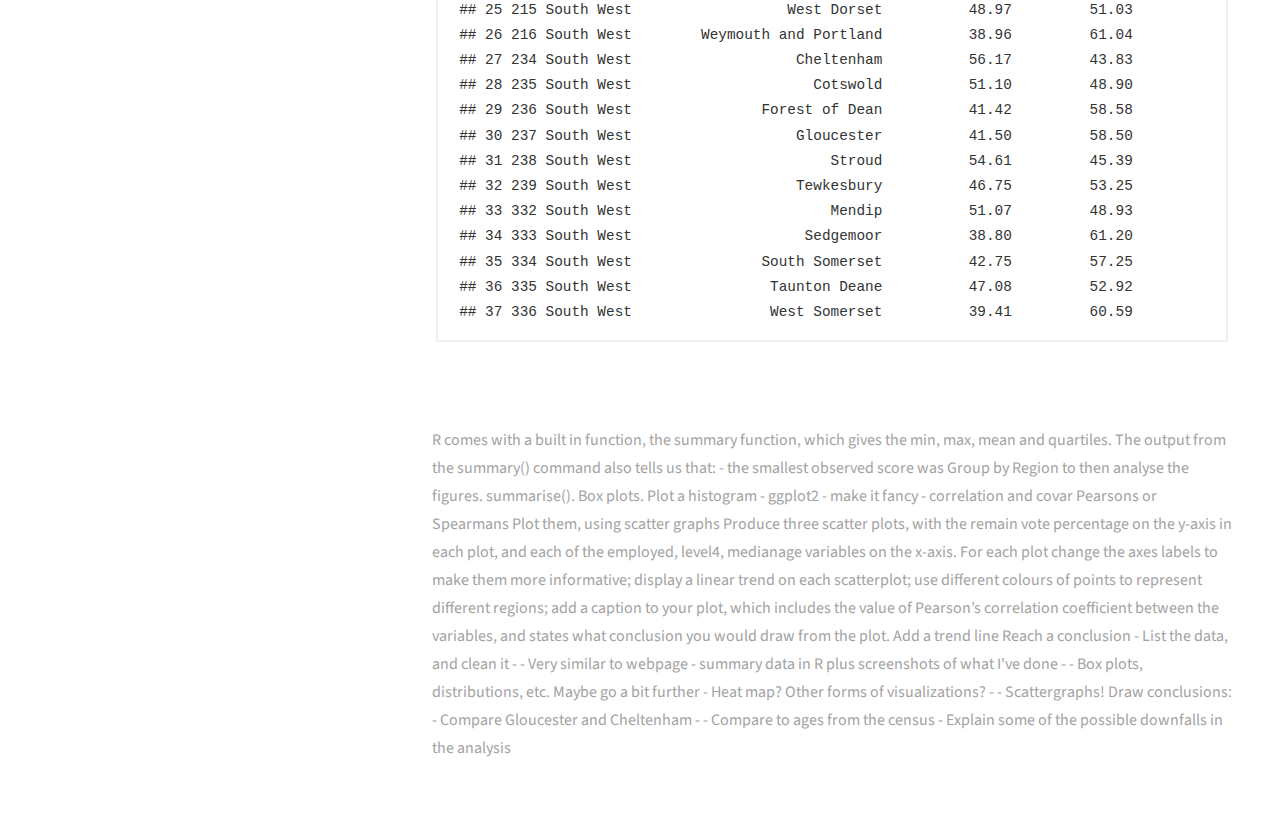
==== commit 8ea7afdd: "Update brexit.html" ====
--- a/brexit.html
+++ b/brexit.html
@@ -398,7 +398,7 @@
 			<header id="header">
 				<div class="inner">
 					<a href="#" class="image avatar"><img src="images/avatar.jpg" alt="" /></a>
-					<h1><strong>Hi. I'm Matthew Gadsden</strong>, a mathematician with an enthusiasm for data science<br />
+					<h1><strong>Hi. I'm Dr. Matthew Gadsden</strong>, a mathematician with an enthusiasm for data science<br />
 					in Melbourne, Australia.<br /></h1>
 				</div>
 			</header>
